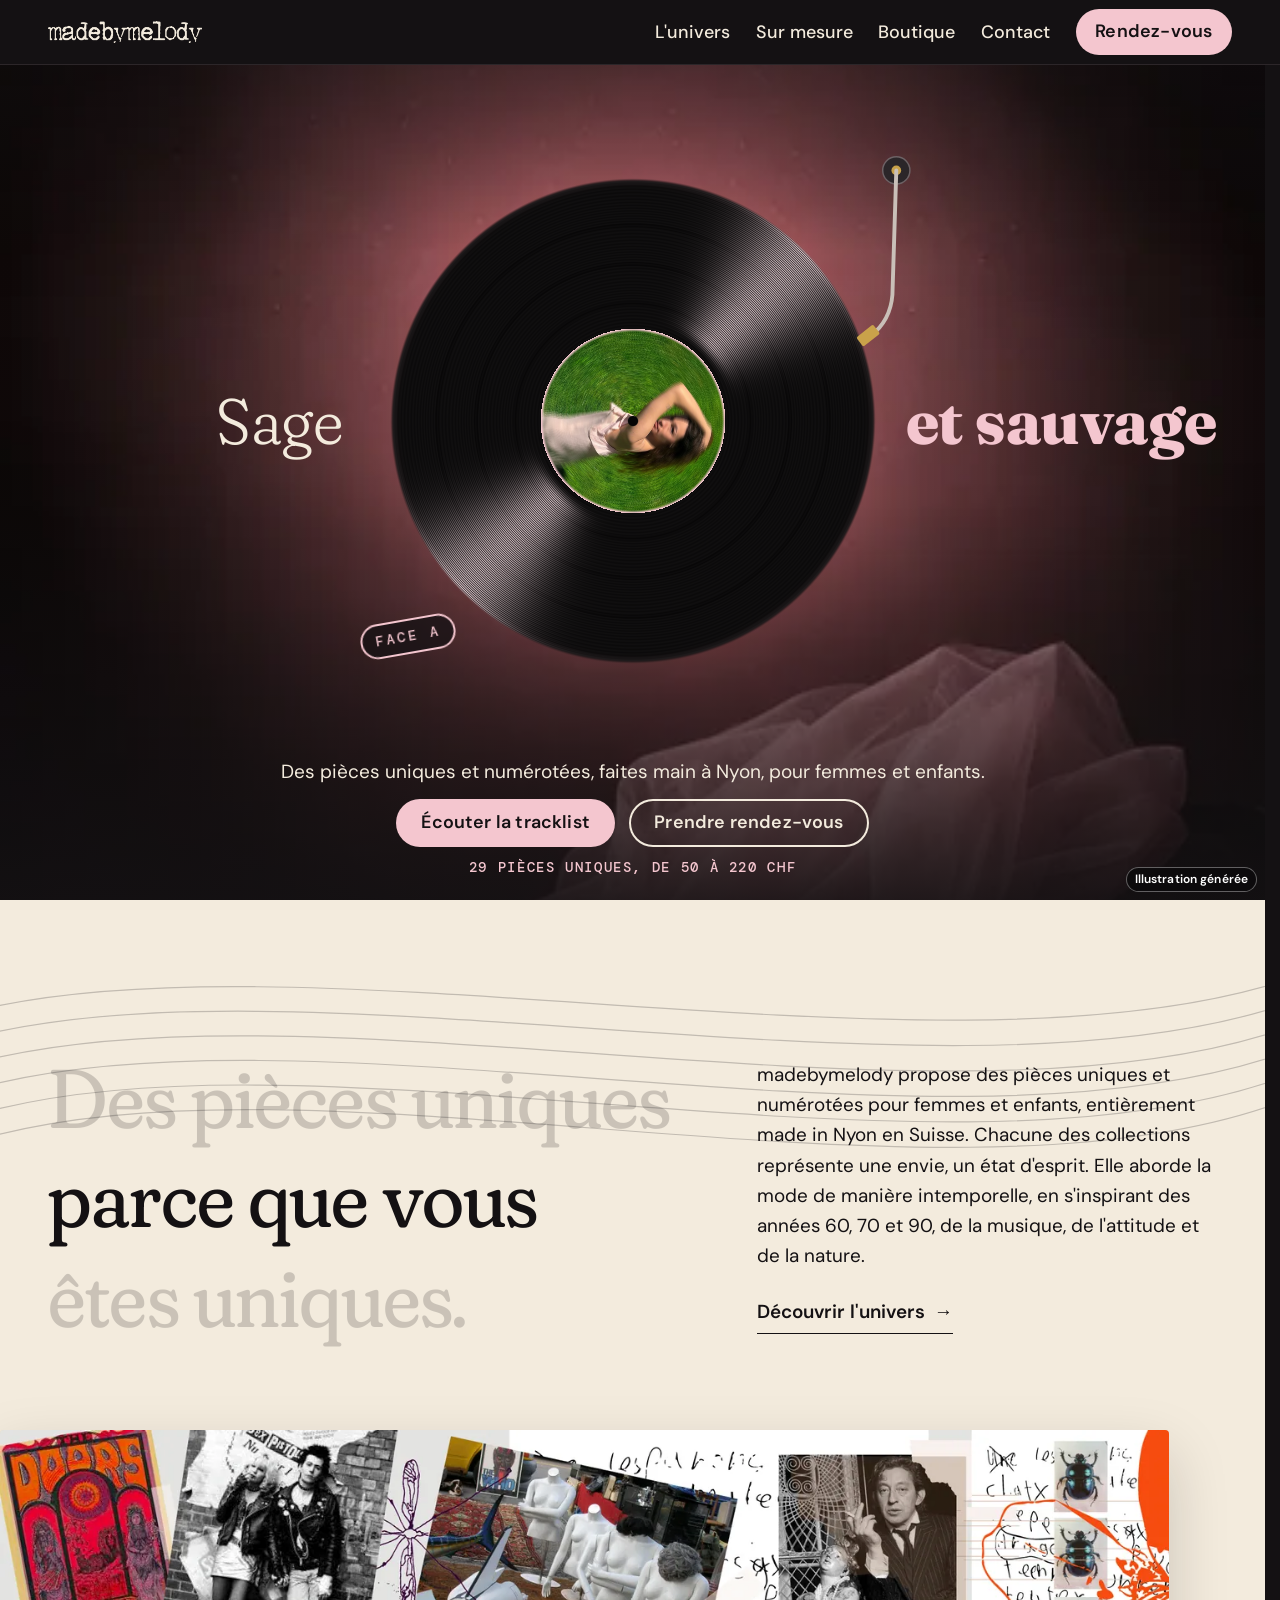
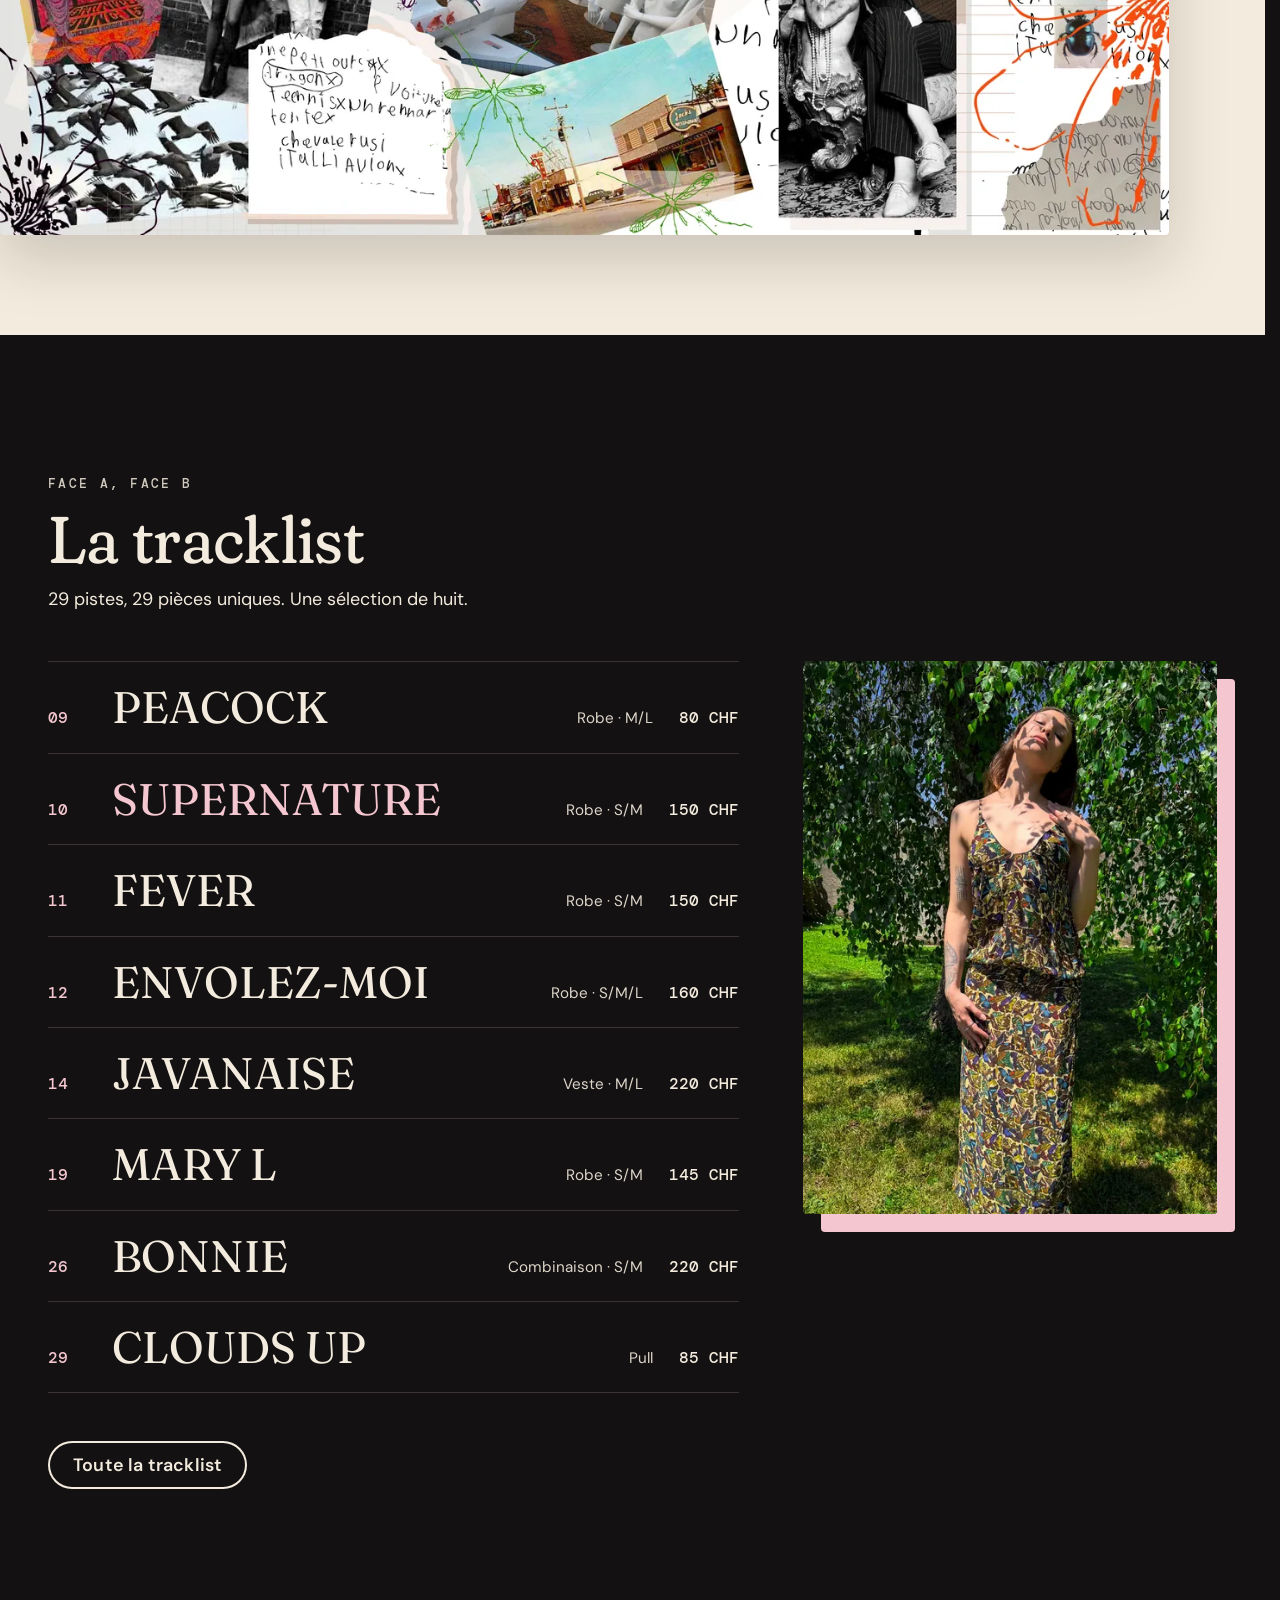
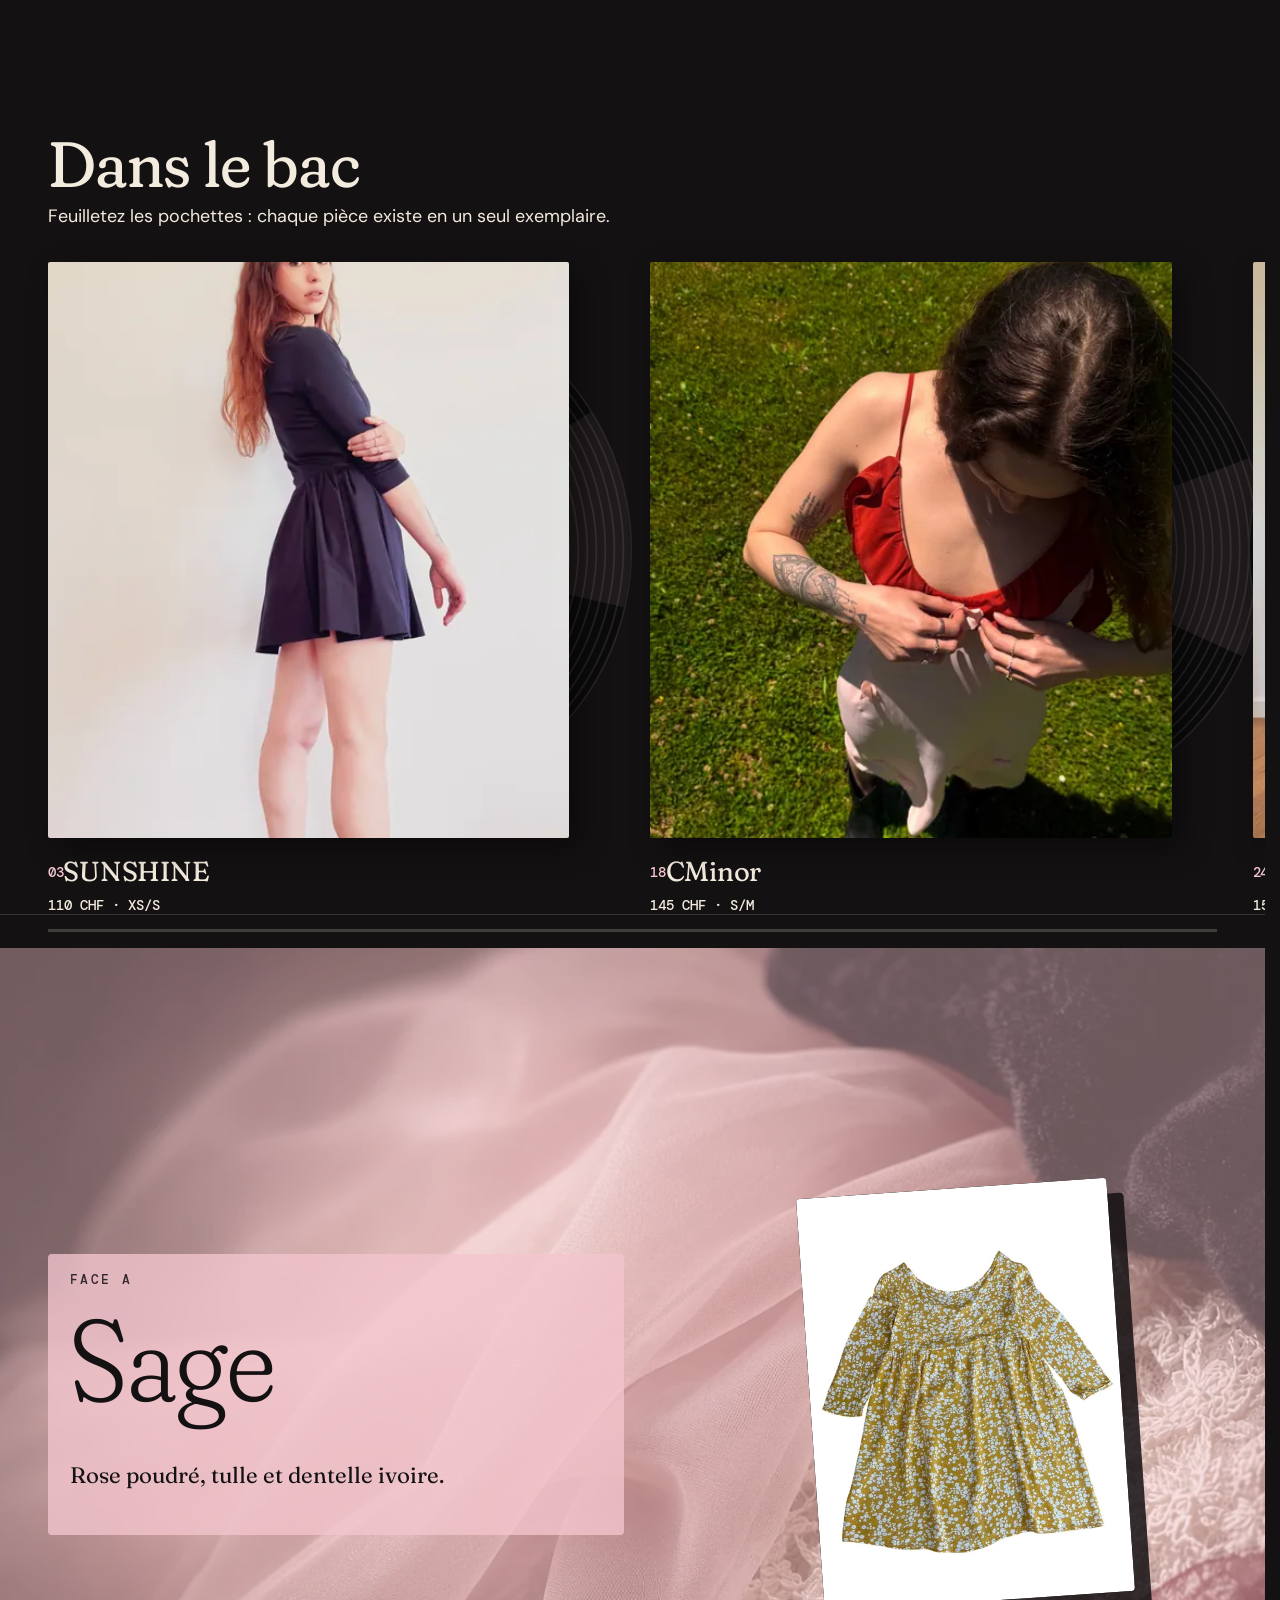
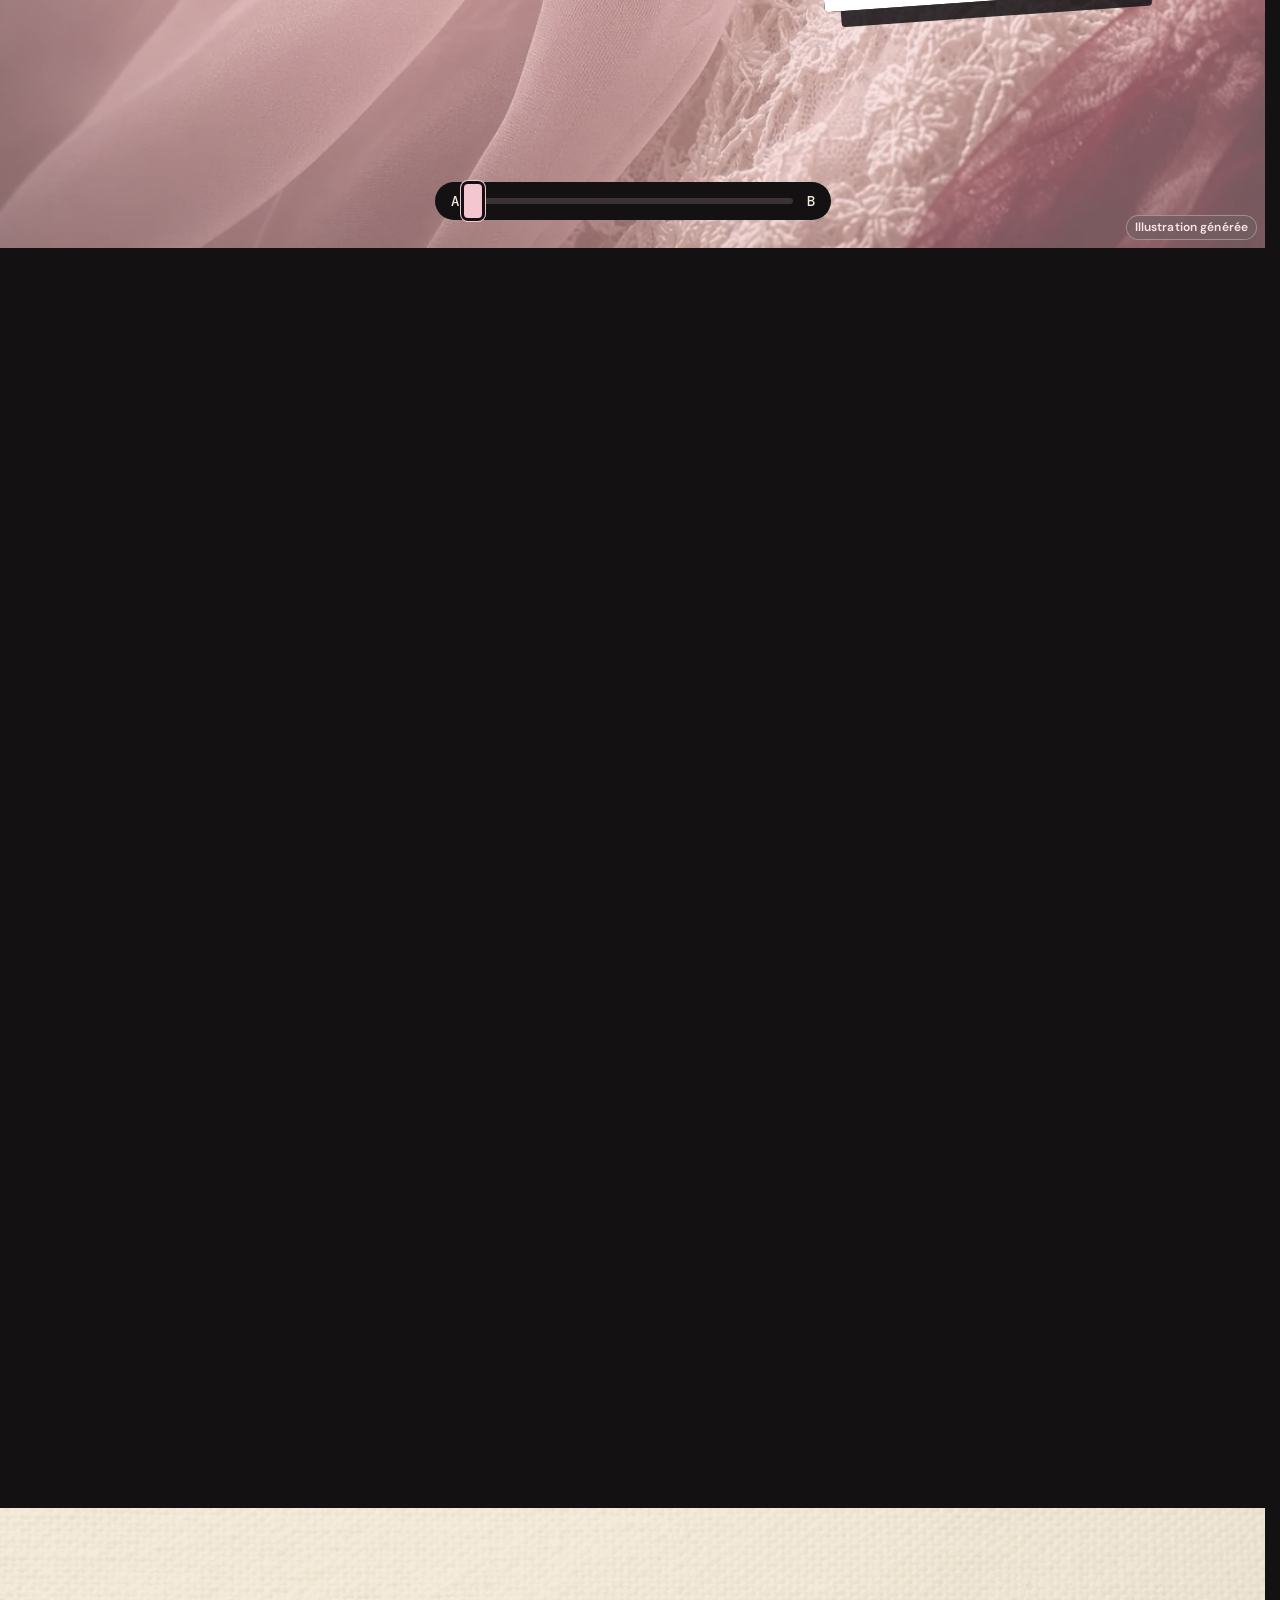
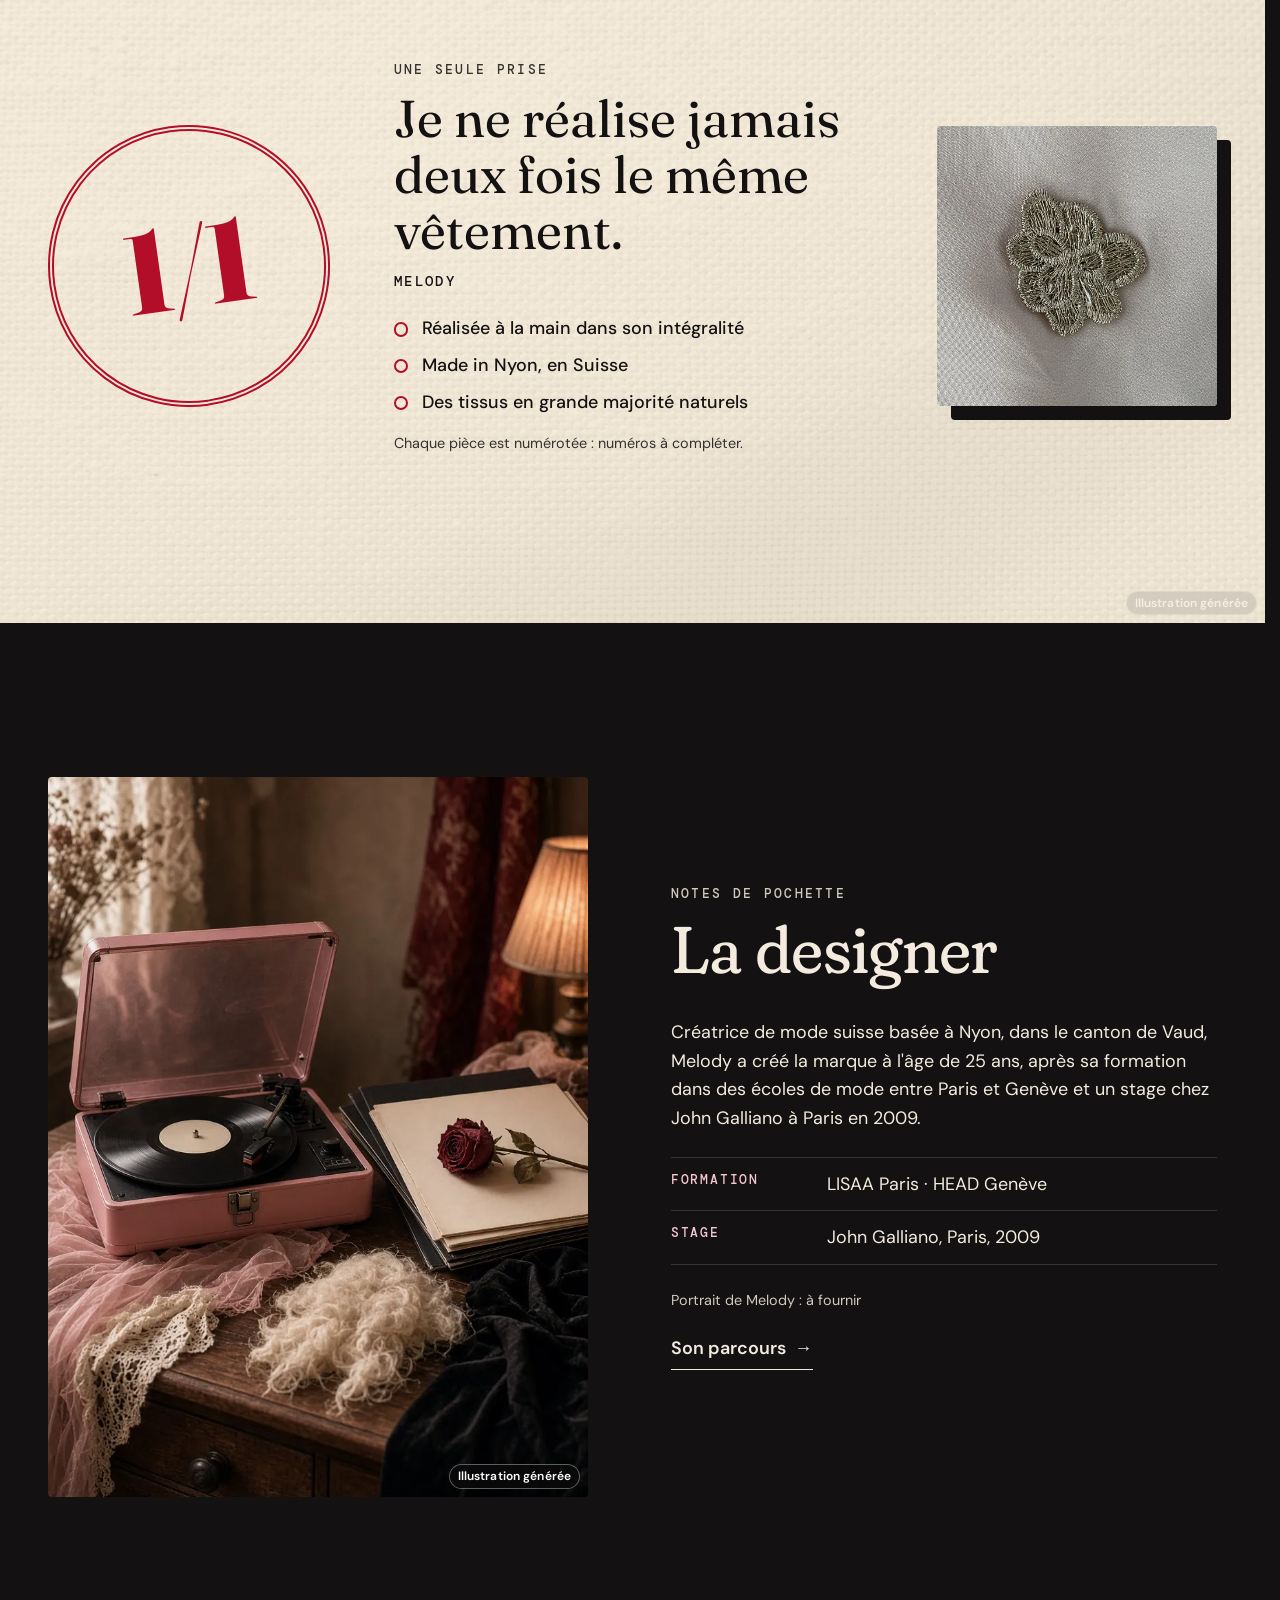
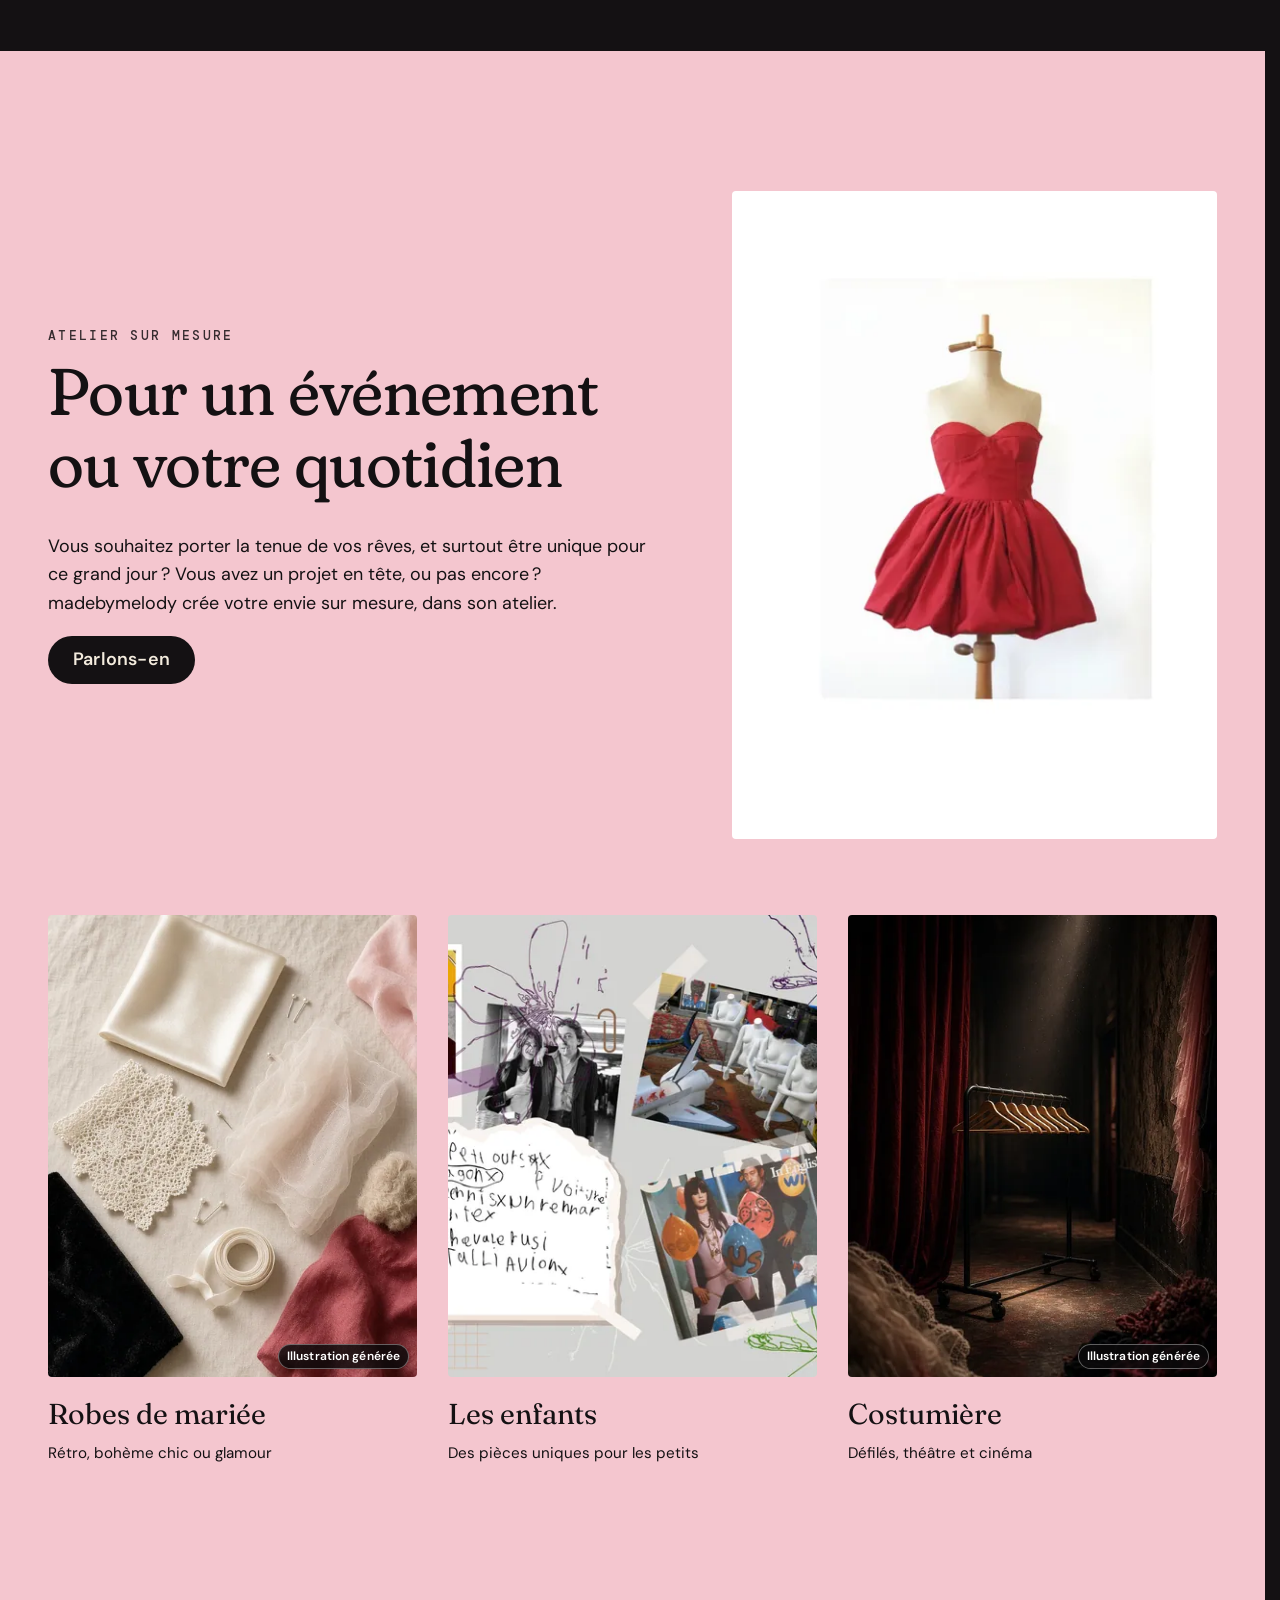
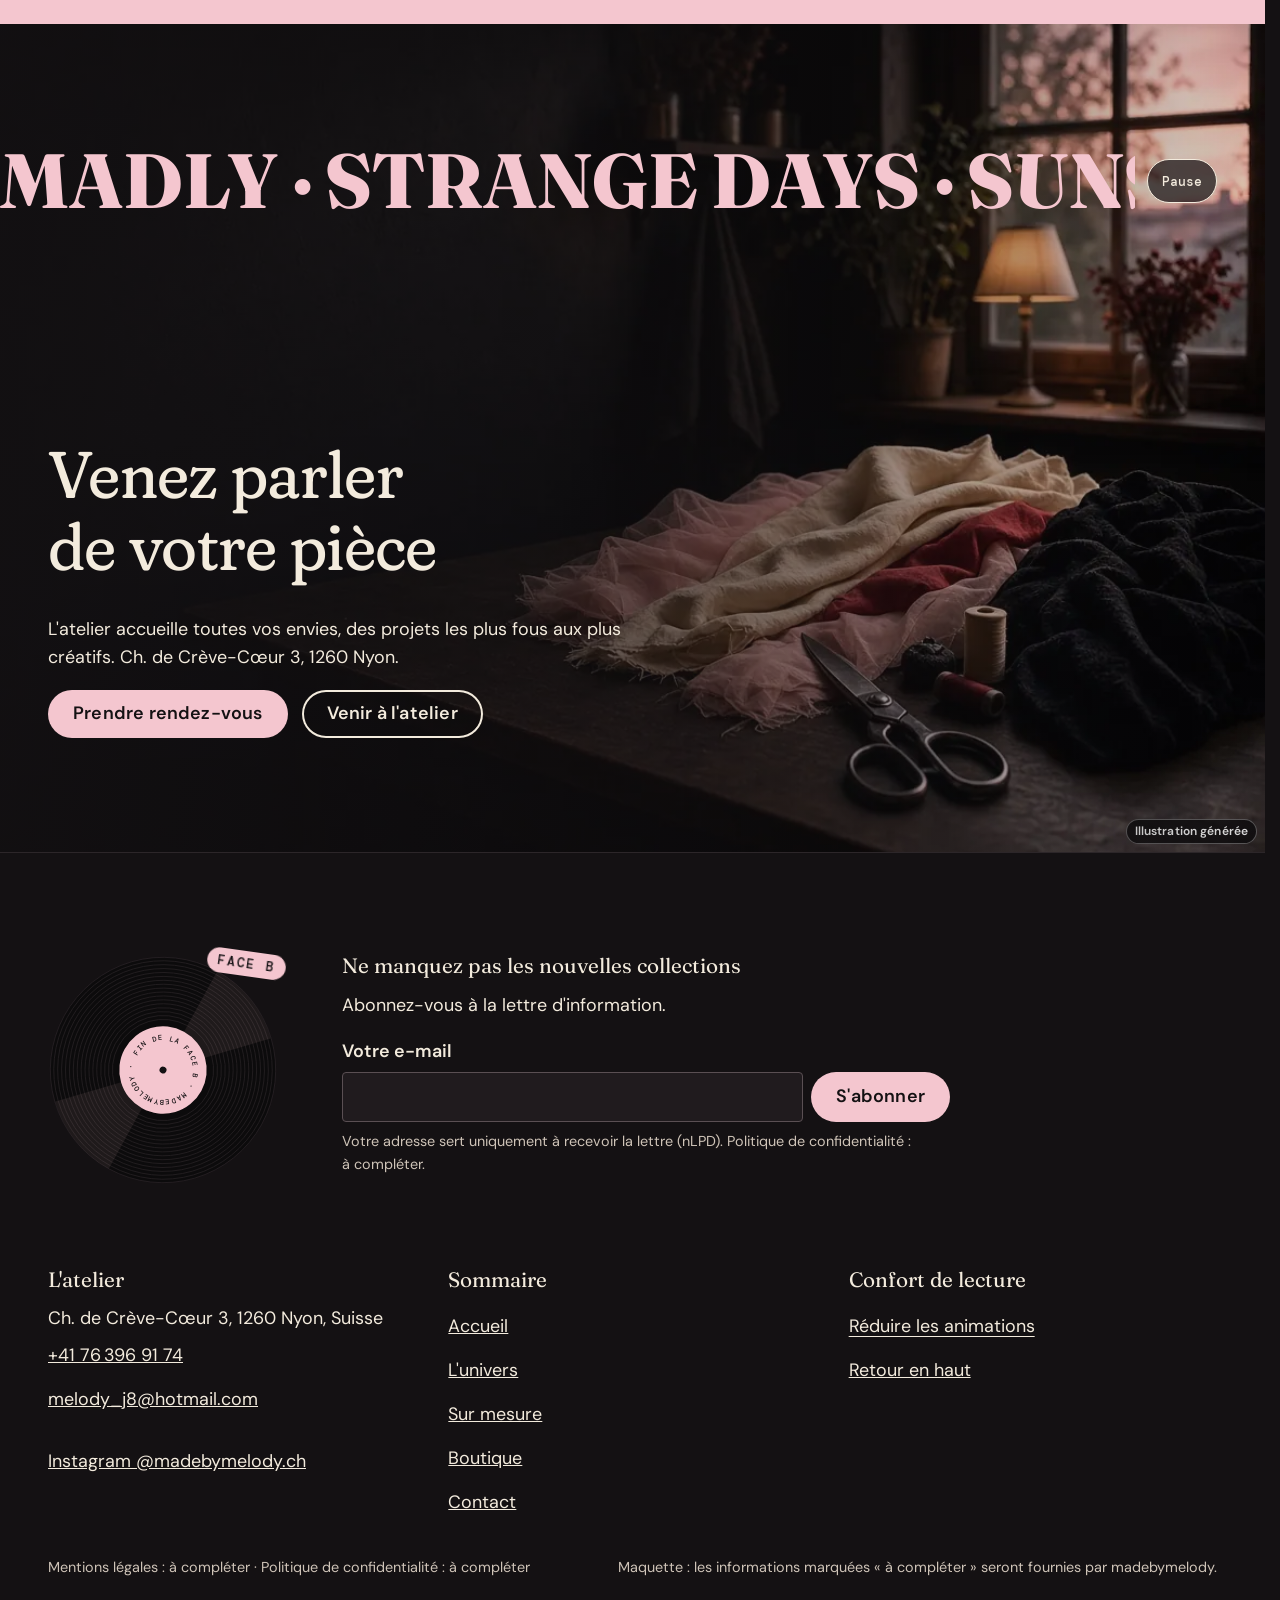
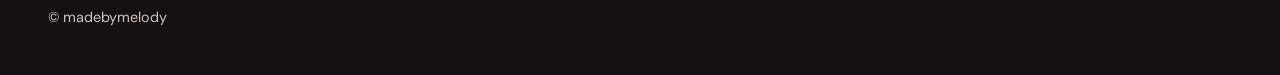
==== index.html @ c9f395b7 "Maquette v1" ====
<!doctype html>
<html lang="fr" data-v="1" data-page="accueil" data-curseur>
<head>
<meta charset="utf-8">
<meta name="viewport" content="width=device-width, initial-scale=1, viewport-fit=cover">
<title>madebymelody : pièces uniques et sur mesure à Nyon</title>
<meta name="description" content="Créatrice de mode à Nyon : pièces uniques et numérotées pour femmes et enfants, faites main, et atelier sur mesure pour vos robes de mariée.">
<meta name="robots" content="noindex, nofollow">
<link rel="canonical" href="https://madebymelody-maquette.vercel.app/">
<style>:root{--fond:#141113;--texte:#f3ebdd;--voile-fond:#f4c6cf;--ouverture-fond:#141113;--menu-fond:#141113}:root { --entete-h: 72px; --barres-h: 0px; } html { background: var(--fond); color: var(--texte); scrollbar-gutter: stable; } body { margin: 0; background: var(--fond); } html.js:not(.calme):not(.secours):not([data-arrivee="retour"]) [data-anime] { opacity: 0; } html.js:not(.calme):not(.secours):not([data-arrivee="retour"]) [data-anime].vu { opacity: 1; } [data-voile] { position: fixed; inset: 0; z-index: 900; background: var(--voile-fond); transform: translateY(100%); visibility: hidden; pointer-events: none; } html[data-arrivee="voile"]:not(.voile-leve):not(.calme):not(.secours) [data-voile] { transform: none; visibility: visible; } html.calme [data-voile], html.secours [data-voile] { visibility: hidden !important; } .ouverture-panneau { position: fixed; inset: 0; z-index: 850; display: none; place-content: center; justify-items: center; background: var(--ouverture-fond, var(--voile-fond)); color: var(--fond); text-align: center; } html.js[data-arrivee="intro"]:not(.calme):not(.secours):not(.intro-finie) .ouverture-panneau { display: grid; } html.defilement-bloque, html.defilement-bloque body, html.js[data-arrivee="intro"]:not(.calme):not(.secours):not(.intro-finie), html.js[data-arrivee="intro"]:not(.calme):not(.secours):not(.intro-finie) body, html[data-arrivee="voile"]:not(.voile-leve):not(.calme):not(.secours), html[data-arrivee="voile"]:not(.voile-leve):not(.calme):not(.secours) body { overflow: hidden; } html.js[data-arrivee="intro"]:not(.calme):not(.secours):not(.intro-finie) { background-color: var(--ouverture-fond, var(--voile-fond)); } html[data-arrivee="voile"]:not(.voile-leve):not(.calme):not(.secours) { background-color: var(--voile-fond); }</style>
<script>(function () {
var d = document.documentElement, ss = null, ls = null;
try { ss = window.sessionStorage; ls = window.localStorage; } catch (e) {}
d.classList.add('js');
var calme = false;
try { calme = !!ls && ls.getItem('socle:calme') === 'oui'; } catch (e) {}
if (!calme && window.matchMedia && matchMedia('(prefers-reduced-motion: reduce)').matches) calme = true;
if (calme) d.classList.add('calme');
var nav = performance.getEntriesByType ? performance.getEntriesByType('navigation')[0] : null;
var type = nav ? nav.type : 'navigate';
var depart = null;
try { depart = JSON.parse(ss.getItem('socle:depart') || 'null'); ss.removeItem('socle:depart'); } catch (e) {}
if (depart && !(Date.now() - depart.t < 15000)) depart = null;
var retourSection = false;
try { retourSection = !!ss.getItem('socle:calme-retour'); } catch (e) {}
var mode = type === 'back_forward' || retourSection ? 'retour' : type === 'reload' ? 'intro' : depart ? 'voile' : 'intro';
d.setAttribute('data-arrivee', mode);
if (mode === 'voile' && depart.couleur) d.style.setProperty('--voile-fond', depart.couleur);
if (type === 'reload' && 'scrollRestoration' in history) {
if (!retourSection) history.scrollRestoration = 'manual';
}
try {
var choisie = ls && ls.getItem('socle:langue');
var langue = (d.lang || '').slice(0, 2);
if (choisie && choisie !== langue && type === 'navigate' && !depart) {
var alt = document.querySelector('link[rel="alternate"][hreflang="' + choisie + '"]');
if (alt) location.replace(new URL(alt.href).pathname + location.search + location.hash);
}
} catch (e) {}
setTimeout(function () { if (!d.classList.contains('demarre')) d.classList.add('secours'); }, 2000);
})();</script>
<link rel="preload" href="/assets/polices/fraunces-latin-full-normal.woff2" as="font" type="font/woff2" crossorigin>
<link rel="preload" href="/assets/polices/dm-sans-latin-wght-normal.woff2" as="font" type="font/woff2" crossorigin>
<link rel="stylesheet" href="/assets/css/socle.css?v=1">
<link rel="stylesheet" href="/assets/css/site.css?v=1">
<link rel="modulepreload" href="/assets/js/site.js?v=1">
<link rel="modulepreload" href="/assets/js/socle/index.js?v=1">
<script src="/assets/vendor/gsap.min.js" defer></script>
<script src="/assets/vendor/ScrollTrigger.min.js" defer></script>
<script src="/assets/vendor/SplitText.min.js" defer></script>
<script type="module" src="/assets/js/site.js?v=1"></script>
<meta name="theme-color" content="#141113">
<link rel="icon" href="/assets/images/favicon-64.png" type="image/png" sizes="64x64">
<link rel="icon" href="/assets/images/favicon-32.png" type="image/png" sizes="32x32">
<link rel="apple-touch-icon" href="/assets/images/apple-touch-icon.png">
<meta property="og:type" content="website">
<meta property="og:site_name" content="madebymelody">
<meta property="og:locale" content="fr_CH">
<meta property="og:title" content="madebymelody : pièces uniques et sur mesure à Nyon">
<meta property="og:description" content="Créatrice de mode à Nyon : pièces uniques et numérotées pour femmes et enfants, faites main, et atelier sur mesure pour vos robes de mariée.">
<meta property="og:url" content="https://madebymelody-maquette.vercel.app/">
<meta property="og:image" content="https://madebymelody-maquette.vercel.app/assets/partage/accueil-fr.jpg">
<meta property="og:image:width" content="1200">
<meta property="og:image:height" content="630">
<meta property="og:image:alt" content="madebymelody, sage et sauvage : un disque dont l&#39;étiquette est une robe portée">
<meta name="twitter:card" content="summary_large_image">
<script type="application/ld+json">{"@context":"https://schema.org","@type":"ClothingStore","name":"madebymelody","url":"https://madebymelody-maquette.vercel.app/","telephone":"+41763969174","email":"melody_j8@hotmail.com","address":{"@type":"PostalAddress","streetAddress":"Ch. de Crève-Cœur 3","postalCode":"1260","addressLocality":"Nyon","addressRegion":"VD","addressCountry":"CH"},"sameAs":["https://www.instagram.com/madebymelody.ch/"],"founder":{"@type":"Person","name":"Melody"},"currenciesAccepted":"CHF","description":{"fr":"Créatrice de mode à Nyon : pièces uniques et numérotées pour femmes et enfants, faites main, et atelier sur mesure (robes de mariée, costumes de scène).","en":"Fashion designer in Nyon: one-of-a-kind numbered pieces for women and children, handmade, and a made-to-measure atelier."}}</script>
</head>
<body id="haut" class="page-accueil">
<div data-voile aria-hidden="true"><div class="voile-contenu">
  <svg class="disque-svg voile-disque" viewBox="0 0 200 200" aria-hidden="true" focusable="false" data-audit-ignorer>
  <defs><path id="voile-arc" d="M100 100 m-26 0 a26 26 0 1 1 52 0 a26 26 0 1 1 -52 0" /></defs>
  <circle cx="100" cy="100" r="98" class="disque-vinyle" />
  <g class="disque-sillons"><circle cx="100" cy="100" r="44" /><circle cx="100" cy="100" r="47.4" /><circle cx="100" cy="100" r="50.8" /><circle cx="100" cy="100" r="54.2" /><circle cx="100" cy="100" r="57.6" /><circle cx="100" cy="100" r="61" /><circle cx="100" cy="100" r="64.4" /><circle cx="100" cy="100" r="67.8" /><circle cx="100" cy="100" r="71.2" /><circle cx="100" cy="100" r="74.6" /><circle cx="100" cy="100" r="78" /><circle cx="100" cy="100" r="81.4" /><circle cx="100" cy="100" r="84.8" /><circle cx="100" cy="100" r="88.19999999999999" /><circle cx="100" cy="100" r="91.6" /><circle cx="100" cy="100" r="95" /></g>
  <path class="disque-reflet" d="M100 2 A98 98 0 0 1 169 31 L100 100 Z" />
  <path class="disque-reflet" d="M100 198 A98 98 0 0 1 31 169 L100 100 Z" />
  <circle cx="100" cy="100" r="38" class="disque-etiquette" />
  <circle cx="100" cy="100" r="3" class="disque-trou" />
</svg>
  <span data-voile-libelle>Accueil</span>
</div></div>
<div class="ouverture-panneau" data-ouverture aria-hidden="true">
  <div class="platine">
    <div class="platine-disque"><svg class="disque-svg intro-disque" viewBox="0 0 200 200" aria-hidden="true" focusable="false" data-audit-ignorer>
  <defs><path id="intro-arc" d="M100 100 m-26 0 a26 26 0 1 1 52 0 a26 26 0 1 1 -52 0" /></defs>
  <circle cx="100" cy="100" r="98" class="disque-vinyle" />
  <g class="disque-sillons"><circle cx="100" cy="100" r="44" /><circle cx="100" cy="100" r="47.4" /><circle cx="100" cy="100" r="50.8" /><circle cx="100" cy="100" r="54.2" /><circle cx="100" cy="100" r="57.6" /><circle cx="100" cy="100" r="61" /><circle cx="100" cy="100" r="64.4" /><circle cx="100" cy="100" r="67.8" /><circle cx="100" cy="100" r="71.2" /><circle cx="100" cy="100" r="74.6" /><circle cx="100" cy="100" r="78" /><circle cx="100" cy="100" r="81.4" /><circle cx="100" cy="100" r="84.8" /><circle cx="100" cy="100" r="88.19999999999999" /><circle cx="100" cy="100" r="91.6" /><circle cx="100" cy="100" r="95" /></g>
  <path class="disque-reflet" d="M100 2 A98 98 0 0 1 169 31 L100 100 Z" />
  <path class="disque-reflet" d="M100 198 A98 98 0 0 1 31 169 L100 100 Z" />
  <circle cx="100" cy="100" r="38" class="disque-etiquette" />
  <image href="/assets/images/logo-noir.png" x="70" y="96" width="60" height="8.4" class="intro-logo" />
  <circle cx="100" cy="100" r="3" class="disque-trou" />
</svg></div>
    <svg class="platine-bras" viewBox="0 0 120 220" aria-hidden="true" focusable="false">
      <circle cx="96" cy="22" r="14" class="bras-pivot" /><circle cx="96" cy="22" r="5" class="bras-axe" />
      <path d="M96 22 L92 150 Q90 176 70 192" class="bras-tige" />
      <rect x="56" y="186" width="22" height="12" rx="2" transform="rotate(-38 67 192)" class="bras-tete" />
    </svg>
    <p class="intro-face"><span>Face A</span></p>
  </div>
  <p class="intro-passer">Touchez pour passer</p>
</div>
<a class="evitement" href="#contenu">Aller au contenu</a>
<header data-entete>
  <div class="entete-rangee">
    <a class="entete-logo" href="/" aria-label="madebymelody, Accueil" data-libelle="Accueil" aria-current="page">
      <img src="/assets/images/logo-creme.png" alt="madebymelody" width="1200" height="167">
    </a>
    <nav data-nav aria-label="Navigation principale">
      <ul><li><a href="/univers" data-libelle="L&#39;univers">L&#39;univers</a></li><li><a href="/sur-mesure" data-libelle="Sur mesure">Sur mesure</a></li><li><a href="/boutique" data-libelle="Boutique">Boutique</a></li><li><a href="/contact" data-libelle="Contact">Contact</a></li></ul>
    </nav>
    <div class="entete-actions">
      <a class="bouton bouton--rose" href="/sur-mesure#rendez-vous" data-libelle="Sur mesure" aria-label="Prendre rendez-vous">Rendez-vous</a>
      <button type="button" data-menu-bouton aria-controls="menu" aria-expanded="false" data-libelle-ouvrir="Menu" data-libelle-fermer="Fermer"><span data-libelle-bouton>Menu</span></button>
    </div>
  </div>
</header>
<div id="menu" data-menu role="dialog" aria-modal="true" aria-label="Menu">
  <ul><li style="--i:0"><span class="menu-num" aria-hidden="true">01</span><a href="/" class="menu-lien" data-libelle="Accueil" aria-current="page">Accueil</a></li><li style="--i:1"><span class="menu-num" aria-hidden="true">02</span><a href="/univers" class="menu-lien" data-libelle="L&#39;univers">L&#39;univers</a></li><li style="--i:2"><span class="menu-num" aria-hidden="true">03</span><a href="/sur-mesure" class="menu-lien" data-libelle="Sur mesure">Sur mesure</a></li><li style="--i:3"><span class="menu-num" aria-hidden="true">04</span><a href="/boutique" class="menu-lien" data-libelle="Boutique">Boutique</a></li><li style="--i:4"><span class="menu-num" aria-hidden="true">05</span><a href="/contact" class="menu-lien" data-libelle="Contact">Contact</a></li></ul>
  <p class="menu-actions"><a class="bouton bouton--rose" href="/sur-mesure#rendez-vous" data-libelle="Sur mesure">Prendre rendez-vous</a>
  <a class="bouton bouton--contour" href="tel:+41763969174">Appeler +41 76 396 91 74</a></p>
  <p><a class="lien-externe" href="https://www.instagram.com/madebymelody.ch/" target="_blank" rel="noopener">Suivre @madebymelody.ch sur Instagram <span class="visuellement-cache">(nouvel onglet)</span></a></p>
  <p><button type="button" class="lien" data-calme-bascule data-libelle-reduire="Réduire les animations" data-libelle-retablir="Rétablir les animations" data-libelle-systeme="Animations réduites par le réglage de votre appareil"><span data-libelle-bouton>Réduire les animations</span></button></p>
</div>
<main id="contenu" tabindex="-1">
<section class="hero-disque" id="disque" data-plein-ecran>
  <figure class="media hero-fond" data-grok data-audit-ignorer style="--cadrage:50% 50%">
  <picture><source media="(max-width: 760px) and (orientation: portrait)" srcset="/assets/images/grok/accueil-ouverture-mobile-480.webp 480w, /assets/images/grok/accueil-ouverture-mobile-720.webp 720w" sizes="100vw">
    <img src="/assets/images/grok/accueil-ouverture-1280.webp" srcset="/assets/images/grok/accueil-ouverture-640.webp 640w, /assets/images/grok/accueil-ouverture-1280.webp 1280w, /assets/images/grok/accueil-ouverture-1600.webp 1600w" sizes="100vw" alt="Disque dont l&#39;étiquette montre une robe portée ; il tourne et se scratche au défilement." width="1280" height="720" fetchpriority="high" loading="eager" decoding="async">
  </picture><figcaption class="mention-ia">Illustration générée</figcaption>
</figure>
  <div class="hero-scene">
    <h1 class="hero-titre">
      <span class="hero-mot hero-mot--a"><span class="ligne-masque"><span data-anime="gsap" class="hero-ligne">Sage</span></span></span>
      <span class="hero-mot hero-mot--b"><span class="ligne-masque"><span data-anime="gsap" class="hero-ligne">et sauvage</span></span></span>
    </h1>
    <div class="vinyle" data-effet="vinyle" data-superpose role="img" aria-label="Disque dont l&#39;étiquette montre une robe portée ; il tourne et se scratche au défilement.">
      <div class="vinyle-css" aria-hidden="true">
        <div class="vinyle-tourne">
          <span class="vinyle-sillons"></span>
          <span class="vinyle-etiquette"><figure class="media etiquette-a" style="--cadrage:50% 50%">
  <picture>
    <img src="/assets/images/site/etiquette-a-1200.webp" srcset="/assets/images/site/etiquette-a-480.webp 480w, /assets/images/site/etiquette-a-800.webp 800w, /assets/images/site/etiquette-a-1200.webp 1200w" sizes="(max-width: 760px) 40vw, 22vw" alt="" width="1200" height="1200" fetchpriority="high" loading="eager" decoding="async">
  </picture>
</figure><figure class="media etiquette-b" style="--cadrage:50% 50%">
  <picture>
    <img src="/assets/images/site/etiquette-b-1200.webp" srcset="/assets/images/site/etiquette-b-480.webp 480w, /assets/images/site/etiquette-b-800.webp 800w, /assets/images/site/etiquette-b-1200.webp 1200w" sizes="(max-width: 760px) 40vw, 22vw" alt="" width="1200" height="1200" loading="lazy" decoding="async">
  </picture>
</figure></span>
          <span class="vinyle-trou"></span>
        </div>
        <span class="vinyle-reflet"></span>
      </div>
      <canvas class="vinyle-gl" aria-hidden="true"></canvas>
      <svg class="vinyle-bras" viewBox="0 0 120 220" aria-hidden="true" focusable="false">
        <circle cx="96" cy="22" r="14" class="bras-pivot" /><circle cx="96" cy="22" r="5" class="bras-axe" />
        <path d="M96 22 L92 150 Q90 176 70 192" class="bras-tige" />
        <rect x="56" y="186" width="22" height="12" rx="2" transform="rotate(-38 67 192)" class="bras-tete" />
      </svg>
      <p class="vinyle-face" aria-hidden="true"><span>Face</span> <b data-face>A</b></p>
    </div>
    <div class="hero-bas" data-anime="gsap">
      <p class="hero-texte">Des pièces uniques et numérotées, faites main à Nyon, pour femmes et enfants.</p>
      <p class="hero-actions">
        <a class="bouton bouton--rose" href="#tracklist" data-action-principale data-survol="magnetique">Écouter la tracklist</a>
        <a href="/sur-mesure#rendez-vous" class="bouton bouton--contour" data-libelle="Sur mesure" data-survol="magnetique">Prendre rendez-vous</a>
      </p>
      <p class="hero-info" data-info-cle>29 pièces uniques, de 50 à 220 CHF</p>
    </div>
  </div>
</section>
<section class="manifeste theme-creme" id="manifeste">
  <svg class="sillons" viewBox="0 0 1200 300" preserveAspectRatio="none" aria-hidden="true" data-fx="trace">
    <path d="M-20 240 C 300 140, 900 330, 1220 200" fill="none" stroke="currentColor" stroke-width="1.2" /><path d="M-20 214 C 300 118, 900 302, 1220 176" fill="none" stroke="currentColor" stroke-width="1.2" /><path d="M-20 188 C 300 96, 900 274, 1220 152" fill="none" stroke="currentColor" stroke-width="1.2" /><path d="M-20 162 C 300 74, 900 246, 1220 128" fill="none" stroke="currentColor" stroke-width="1.2" /><path d="M-20 136 C 300 52, 900 218, 1220 104" fill="none" stroke="currentColor" stroke-width="1.2" /><path d="M-20 110 C 300 30, 900 190, 1220 80" fill="none" stroke="currentColor" stroke-width="1.2" />
  </svg>
  <div class="conteneur manifeste-grille">
    <h2 class="manifeste-titre" data-effet="manifeste" data-manifeste>Des pièces uniques parce que vous êtes uniques.</h2>
    <div class="manifeste-texte">
      <p data-anime>madebymelody propose des pièces uniques et numérotées pour femmes et enfants, entièrement made in Nyon en Suisse. Chacune des collections représente une envie, un état d&#39;esprit. Elle aborde la mode de manière intemporelle, en s&#39;inspirant des années 60, 70 et 90, de la musique, de l&#39;attitude et de la nature.</p>
      <p data-anime><a href="/univers" class="lien-fleche" data-libelle="L&#39;univers">Découvrir l&#39;univers</a></p>
    </div>
  </div>
  <figure class="media manifeste-collage conteneur" data-fx="parallaxe" data-fx-force="8" style="--cadrage:50% 50%">
  <picture>
    <img src="/assets/images/site/collage-marque-1400.webp" srcset="/assets/images/site/collage-marque-800.webp 800w, /assets/images/site/collage-marque-1400.webp 1400w, /assets/images/site/collage-marque-2000.webp 2000w" sizes="(max-width: 760px) 100vw, 1240px" alt="Collage madebymelody : photos, croquis d’insectes et rubans adhésifs" width="1400" height="485" loading="lazy" decoding="async">
  </picture>
</figure>
</section>
<section class="tracklist" id="tracklist">
  <div class="conteneur tracklist-tete">
    <p class="kicker">Face A, face B</p>
    <h2 data-anime="lignes">La tracklist</h2>
    <p>29 pistes, 29 pièces uniques. Une sélection de huit.</p>
  </div>
  <div class="conteneur tracklist-grille">
    <ol class="pistes" data-effet="tracklist">
      <li class="piste" data-piste="peacock">
        <a href="/boutique?piece=peacock" data-libelle="Boutique" class="piste-lien">
          <span class="piste-num">09</span>
          <span class="piste-nom">PEACOCK</span>
          <span class="piste-type">Robe · M/L</span>
          <span class="piste-prix" data-prix>80 CHF</span>
          <span class="piste-barre" aria-hidden="true"><span></span></span>
        </a>
        <figure class="media piste-vignette" style="--cadrage:64% 33%">
  <picture>
    <img src="/assets/images/pieces/peacock-1-1200.webp" srcset="/assets/images/pieces/peacock-1-480.webp 480w, /assets/images/pieces/peacock-1-800.webp 800w, /assets/images/pieces/peacock-1-1200.webp 1200w" sizes="30vw" alt="PEACOCK, robe madebymelody" width="1200" height="2133" loading="lazy" decoding="async">
  </picture>
</figure>
      </li><li class="piste" data-piste="supernature">
        <a href="/boutique?piece=supernature" data-libelle="Boutique" class="piste-lien">
          <span class="piste-num">10</span>
          <span class="piste-nom">SUPERNATURE</span>
          <span class="piste-type">Robe · S/M</span>
          <span class="piste-prix" data-prix>150 CHF</span>
          <span class="piste-barre" aria-hidden="true"><span></span></span>
        </a>
        <figure class="media piste-vignette" style="--cadrage:58% 32%">
  <picture>
    <img src="/assets/images/pieces/supernature-1-1200.webp" srcset="/assets/images/pieces/supernature-1-480.webp 480w, /assets/images/pieces/supernature-1-800.webp 800w, /assets/images/pieces/supernature-1-1200.webp 1200w" sizes="30vw" alt="SUPERNATURE, robe madebymelody" width="1200" height="2133" loading="lazy" decoding="async">
  </picture>
</figure>
      </li><li class="piste" data-piste="fever">
        <a href="/boutique?piece=fever" data-libelle="Boutique" class="piste-lien">
          <span class="piste-num">11</span>
          <span class="piste-nom">FEVER</span>
          <span class="piste-type">Robe · S/M</span>
          <span class="piste-prix" data-prix>150 CHF</span>
          <span class="piste-barre" aria-hidden="true"><span></span></span>
        </a>
        <figure class="media piste-vignette" style="--cadrage:47% 34%">
  <picture>
    <img src="/assets/images/pieces/fever-1-1200.webp" srcset="/assets/images/pieces/fever-1-480.webp 480w, /assets/images/pieces/fever-1-800.webp 800w, /assets/images/pieces/fever-1-1200.webp 1200w" sizes="30vw" alt="FEVER, robe madebymelody" width="1200" height="1800" loading="lazy" decoding="async">
  </picture>
</figure>
      </li><li class="piste" data-piste="envolez-moi">
        <a href="/boutique?piece=envolez-moi" data-libelle="Boutique" class="piste-lien">
          <span class="piste-num">12</span>
          <span class="piste-nom">ENVOLEZ-MOI</span>
          <span class="piste-type">Robe · S/M/L</span>
          <span class="piste-prix" data-prix>160 CHF</span>
          <span class="piste-barre" aria-hidden="true"><span></span></span>
        </a>
        <figure class="media piste-vignette" style="--cadrage:56% 41%">
  <picture>
    <img src="/assets/images/pieces/envolez-moi-1-1200.webp" srcset="/assets/images/pieces/envolez-moi-1-480.webp 480w, /assets/images/pieces/envolez-moi-1-800.webp 800w, /assets/images/pieces/envolez-moi-1-1200.webp 1200w" sizes="30vw" alt="ENVOLEZ-MOI, robe madebymelody" width="1200" height="2133" loading="lazy" decoding="async">
  </picture>
</figure>
      </li><li class="piste" data-piste="javanaise">
        <a href="/boutique?piece=javanaise" data-libelle="Boutique" class="piste-lien">
          <span class="piste-num">14</span>
          <span class="piste-nom">JAVANAISE</span>
          <span class="piste-type">Veste · M/L</span>
          <span class="piste-prix" data-prix>220 CHF</span>
          <span class="piste-barre" aria-hidden="true"><span></span></span>
        </a>
        <figure class="media piste-vignette" style="--cadrage:61% 56%">
  <picture>
    <img src="/assets/images/pieces/javanaise-1-1200.webp" srcset="/assets/images/pieces/javanaise-1-480.webp 480w, /assets/images/pieces/javanaise-1-800.webp 800w, /assets/images/pieces/javanaise-1-1200.webp 1200w" sizes="30vw" alt="JAVANAISE, veste madebymelody" width="1200" height="1800" loading="lazy" decoding="async">
  </picture>
</figure>
      </li><li class="piste" data-piste="mary-l">
        <a href="/boutique?piece=mary-l" data-libelle="Boutique" class="piste-lien">
          <span class="piste-num">19</span>
          <span class="piste-nom">MARY L</span>
          <span class="piste-type">Robe · S/M</span>
          <span class="piste-prix" data-prix>145 CHF</span>
          <span class="piste-barre" aria-hidden="true"><span></span></span>
        </a>
        <figure class="media piste-vignette" style="--cadrage:60% 43%">
  <picture>
    <img src="/assets/images/pieces/mary-l-1-1200.webp" srcset="/assets/images/pieces/mary-l-1-480.webp 480w, /assets/images/pieces/mary-l-1-800.webp 800w, /assets/images/pieces/mary-l-1-1200.webp 1200w" sizes="30vw" alt="MARY L, robe madebymelody" width="1200" height="2133" loading="lazy" decoding="async">
  </picture>
</figure>
      </li><li class="piste" data-piste="bonnie">
        <a href="/boutique?piece=bonnie" data-libelle="Boutique" class="piste-lien">
          <span class="piste-num">26</span>
          <span class="piste-nom">BONNIE</span>
          <span class="piste-type">Combinaison · S/M</span>
          <span class="piste-prix" data-prix>220 CHF</span>
          <span class="piste-barre" aria-hidden="true"><span></span></span>
        </a>
        <figure class="media piste-vignette" style="--cadrage:36% 33%">
  <picture>
    <img src="/assets/images/pieces/bonnie-1-1200.webp" srcset="/assets/images/pieces/bonnie-1-480.webp 480w, /assets/images/pieces/bonnie-1-800.webp 800w, /assets/images/pieces/bonnie-1-1200.webp 1200w" sizes="30vw" alt="BONNIE, combinaison madebymelody" width="1200" height="1800" loading="lazy" decoding="async">
  </picture>
</figure>
      </li><li class="piste" data-piste="clouds-up">
        <a href="/boutique?piece=clouds-up" data-libelle="Boutique" class="piste-lien">
          <span class="piste-num">29</span>
          <span class="piste-nom">CLOUDS UP</span>
          <span class="piste-type">Pull</span>
          <span class="piste-prix" data-prix>85 CHF</span>
          <span class="piste-barre" aria-hidden="true"><span></span></span>
        </a>
        <figure class="media piste-vignette" style="--cadrage:55% 34%">
  <picture>
    <img src="/assets/images/pieces/clouds-up-1-1200.webp" srcset="/assets/images/pieces/clouds-up-1-480.webp 480w, /assets/images/pieces/clouds-up-1-800.webp 800w, /assets/images/pieces/clouds-up-1-1200.webp 1200w" sizes="30vw" alt="CLOUDS UP, pull madebymelody" width="1200" height="800" loading="lazy" decoding="async">
  </picture>
</figure>
      </li>
    </ol>
    <div class="pochette-active" aria-hidden="true">
      <figure class="media pochette-photo est-active" data-pochette="peacock" style="--cadrage:64% 33%">
  <picture>
    <img src="/assets/images/pieces/peacock-1-1200.webp" srcset="/assets/images/pieces/peacock-1-480.webp 480w, /assets/images/pieces/peacock-1-800.webp 800w, /assets/images/pieces/peacock-1-1200.webp 1200w" sizes="(max-width: 760px) 1px, 34vw" alt="PEACOCK, robe madebymelody" width="1200" height="2133" loading="lazy" decoding="async">
  </picture>
</figure><figure class="media pochette-photo" data-pochette="supernature" style="--cadrage:58% 32%">
  <picture>
    <img src="/assets/images/pieces/supernature-1-1200.webp" srcset="/assets/images/pieces/supernature-1-480.webp 480w, /assets/images/pieces/supernature-1-800.webp 800w, /assets/images/pieces/supernature-1-1200.webp 1200w" sizes="(max-width: 760px) 1px, 34vw" alt="SUPERNATURE, robe madebymelody" width="1200" height="2133" loading="lazy" decoding="async">
  </picture>
</figure><figure class="media pochette-photo" data-pochette="fever" style="--cadrage:47% 34%">
  <picture>
    <img src="/assets/images/pieces/fever-1-1200.webp" srcset="/assets/images/pieces/fever-1-480.webp 480w, /assets/images/pieces/fever-1-800.webp 800w, /assets/images/pieces/fever-1-1200.webp 1200w" sizes="(max-width: 760px) 1px, 34vw" alt="FEVER, robe madebymelody" width="1200" height="1800" loading="lazy" decoding="async">
  </picture>
</figure><figure class="media pochette-photo" data-pochette="envolez-moi" style="--cadrage:56% 41%">
  <picture>
    <img src="/assets/images/pieces/envolez-moi-1-1200.webp" srcset="/assets/images/pieces/envolez-moi-1-480.webp 480w, /assets/images/pieces/envolez-moi-1-800.webp 800w, /assets/images/pieces/envolez-moi-1-1200.webp 1200w" sizes="(max-width: 760px) 1px, 34vw" alt="ENVOLEZ-MOI, robe madebymelody" width="1200" height="2133" loading="lazy" decoding="async">
  </picture>
</figure><figure class="media pochette-photo" data-pochette="javanaise" style="--cadrage:61% 56%">
  <picture>
    <img src="/assets/images/pieces/javanaise-1-1200.webp" srcset="/assets/images/pieces/javanaise-1-480.webp 480w, /assets/images/pieces/javanaise-1-800.webp 800w, /assets/images/pieces/javanaise-1-1200.webp 1200w" sizes="(max-width: 760px) 1px, 34vw" alt="JAVANAISE, veste madebymelody" width="1200" height="1800" loading="lazy" decoding="async">
  </picture>
</figure><figure class="media pochette-photo" data-pochette="mary-l" style="--cadrage:60% 43%">
  <picture>
    <img src="/assets/images/pieces/mary-l-1-1200.webp" srcset="/assets/images/pieces/mary-l-1-480.webp 480w, /assets/images/pieces/mary-l-1-800.webp 800w, /assets/images/pieces/mary-l-1-1200.webp 1200w" sizes="(max-width: 760px) 1px, 34vw" alt="MARY L, robe madebymelody" width="1200" height="2133" loading="lazy" decoding="async">
  </picture>
</figure><figure class="media pochette-photo" data-pochette="bonnie" style="--cadrage:36% 33%">
  <picture>
    <img src="/assets/images/pieces/bonnie-1-1200.webp" srcset="/assets/images/pieces/bonnie-1-480.webp 480w, /assets/images/pieces/bonnie-1-800.webp 800w, /assets/images/pieces/bonnie-1-1200.webp 1200w" sizes="(max-width: 760px) 1px, 34vw" alt="BONNIE, combinaison madebymelody" width="1200" height="1800" loading="lazy" decoding="async">
  </picture>
</figure><figure class="media pochette-photo" data-pochette="clouds-up" style="--cadrage:55% 34%">
  <picture>
    <img src="/assets/images/pieces/clouds-up-1-1200.webp" srcset="/assets/images/pieces/clouds-up-1-480.webp 480w, /assets/images/pieces/clouds-up-1-800.webp 800w, /assets/images/pieces/clouds-up-1-1200.webp 1200w" sizes="(max-width: 760px) 1px, 34vw" alt="CLOUDS UP, pull madebymelody" width="1200" height="800" loading="lazy" decoding="async">
  </picture>
</figure>
      <span class="pochette-num" data-pochette-num>09</span>
    </div>
  </div>
  <p class="conteneur tracklist-pied"><a href="/boutique" class="bouton bouton--contour" data-libelle="Boutique" data-survol="magnetique">Toute la tracklist</a></p>
</section>
<section class="bac ecran epingle" id="bac" data-entete-cache data-fx="galerie" style="--teinte:#3a0f18">
  <div class="conteneur bac-tete">
    <h2 data-anime="lignes">Dans le bac</h2>
    <p>Feuilletez les pochettes : chaque pièce existe en un seul exemplaire. <span class="indice-tactile">Faites glisser</span></p>
  </div>
  <div class="piste bac-piste" data-galerie tabindex="0" role="region" aria-label="Pochettes à feuilleter">
    <article class="pochette" data-effet="pochette" data-teinte="#3a0f18" data-tient>
      <div class="pochette-cadre">
        <span class="pochette-disque" aria-hidden="true"><svg class="disque-svg " viewBox="0 0 200 200" aria-hidden="true" focusable="false" data-audit-ignorer>
  <defs><path id="bac-sunshine-arc" d="M100 100 m-26 0 a26 26 0 1 1 52 0 a26 26 0 1 1 -52 0" /></defs>
  <circle cx="100" cy="100" r="98" class="disque-vinyle" />
  <g class="disque-sillons"><circle cx="100" cy="100" r="44" /><circle cx="100" cy="100" r="47.4" /><circle cx="100" cy="100" r="50.8" /><circle cx="100" cy="100" r="54.2" /><circle cx="100" cy="100" r="57.6" /><circle cx="100" cy="100" r="61" /><circle cx="100" cy="100" r="64.4" /><circle cx="100" cy="100" r="67.8" /><circle cx="100" cy="100" r="71.2" /><circle cx="100" cy="100" r="74.6" /><circle cx="100" cy="100" r="78" /><circle cx="100" cy="100" r="81.4" /><circle cx="100" cy="100" r="84.8" /><circle cx="100" cy="100" r="88.19999999999999" /><circle cx="100" cy="100" r="91.6" /><circle cx="100" cy="100" r="95" /></g>
  <path class="disque-reflet" d="M100 2 A98 98 0 0 1 169 31 L100 100 Z" />
  <path class="disque-reflet" d="M100 198 A98 98 0 0 1 31 169 L100 100 Z" />
  <circle cx="100" cy="100" r="38" class="disque-etiquette" />
  <circle cx="100" cy="100" r="3" class="disque-trou" />
</svg></span>
        <figure class="media pochette-media" style="--cadrage:50% 25%">
  <picture>
    <img src="/assets/images/pieces/sunshine-1-1200.webp" srcset="/assets/images/pieces/sunshine-1-480.webp 480w, /assets/images/pieces/sunshine-1-800.webp 800w, /assets/images/pieces/sunshine-1-1200.webp 1200w" sizes="(max-width: 760px) 72vw, 34vh" alt="SUNSHINE, robe madebymelody" width="1200" height="1958" loading="lazy" decoding="async">
  </picture>
</figure>
      </div>
      <h3><a href="/boutique?piece=sunshine" data-libelle="Boutique"><span class="pochette-num">03</span> SUNSHINE</a></h3>
      <p><span data-prix>110 CHF</span> · XS/S</p>
    </article><article class="pochette" data-effet="pochette" data-teinte="#141113" data-tient>
      <div class="pochette-cadre">
        <span class="pochette-disque" aria-hidden="true"><svg class="disque-svg " viewBox="0 0 200 200" aria-hidden="true" focusable="false" data-audit-ignorer>
  <defs><path id="bac-cminor-arc" d="M100 100 m-26 0 a26 26 0 1 1 52 0 a26 26 0 1 1 -52 0" /></defs>
  <circle cx="100" cy="100" r="98" class="disque-vinyle" />
  <g class="disque-sillons"><circle cx="100" cy="100" r="44" /><circle cx="100" cy="100" r="47.4" /><circle cx="100" cy="100" r="50.8" /><circle cx="100" cy="100" r="54.2" /><circle cx="100" cy="100" r="57.6" /><circle cx="100" cy="100" r="61" /><circle cx="100" cy="100" r="64.4" /><circle cx="100" cy="100" r="67.8" /><circle cx="100" cy="100" r="71.2" /><circle cx="100" cy="100" r="74.6" /><circle cx="100" cy="100" r="78" /><circle cx="100" cy="100" r="81.4" /><circle cx="100" cy="100" r="84.8" /><circle cx="100" cy="100" r="88.19999999999999" /><circle cx="100" cy="100" r="91.6" /><circle cx="100" cy="100" r="95" /></g>
  <path class="disque-reflet" d="M100 2 A98 98 0 0 1 169 31 L100 100 Z" />
  <path class="disque-reflet" d="M100 198 A98 98 0 0 1 31 169 L100 100 Z" />
  <circle cx="100" cy="100" r="38" class="disque-etiquette" />
  <circle cx="100" cy="100" r="3" class="disque-trou" />
</svg></span>
        <figure class="media pochette-media" style="--cadrage:59% 46%">
  <picture>
    <img src="/assets/images/pieces/cminor-1-1200.webp" srcset="/assets/images/pieces/cminor-1-480.webp 480w, /assets/images/pieces/cminor-1-800.webp 800w, /assets/images/pieces/cminor-1-1200.webp 1200w" sizes="(max-width: 760px) 72vw, 34vh" alt="CMinor, robe madebymelody" width="1200" height="2133" loading="lazy" decoding="async">
  </picture>
</figure>
      </div>
      <h3><a href="/boutique?piece=cminor" data-libelle="Boutique"><span class="pochette-num">18</span> CMinor</a></h3>
      <p><span data-prix>145 CHF</span> · S/M</p>
    </article><article class="pochette" data-effet="pochette" data-teinte="#4a1a26" data-tient>
      <div class="pochette-cadre">
        <span class="pochette-disque" aria-hidden="true"><svg class="disque-svg " viewBox="0 0 200 200" aria-hidden="true" focusable="false" data-audit-ignorer>
  <defs><path id="bac-ballade-arc" d="M100 100 m-26 0 a26 26 0 1 1 52 0 a26 26 0 1 1 -52 0" /></defs>
  <circle cx="100" cy="100" r="98" class="disque-vinyle" />
  <g class="disque-sillons"><circle cx="100" cy="100" r="44" /><circle cx="100" cy="100" r="47.4" /><circle cx="100" cy="100" r="50.8" /><circle cx="100" cy="100" r="54.2" /><circle cx="100" cy="100" r="57.6" /><circle cx="100" cy="100" r="61" /><circle cx="100" cy="100" r="64.4" /><circle cx="100" cy="100" r="67.8" /><circle cx="100" cy="100" r="71.2" /><circle cx="100" cy="100" r="74.6" /><circle cx="100" cy="100" r="78" /><circle cx="100" cy="100" r="81.4" /><circle cx="100" cy="100" r="84.8" /><circle cx="100" cy="100" r="88.19999999999999" /><circle cx="100" cy="100" r="91.6" /><circle cx="100" cy="100" r="95" /></g>
  <path class="disque-reflet" d="M100 2 A98 98 0 0 1 169 31 L100 100 Z" />
  <path class="disque-reflet" d="M100 198 A98 98 0 0 1 31 169 L100 100 Z" />
  <circle cx="100" cy="100" r="38" class="disque-etiquette" />
  <circle cx="100" cy="100" r="3" class="disque-trou" />
</svg></span>
        <figure class="media pochette-media" style="--cadrage:53% 35%">
  <picture>
    <img src="/assets/images/pieces/ballade-1-1200.webp" srcset="/assets/images/pieces/ballade-1-480.webp 480w, /assets/images/pieces/ballade-1-800.webp 800w, /assets/images/pieces/ballade-1-1200.webp 1200w" sizes="(max-width: 760px) 72vw, 34vh" alt="BALLADE, pantalon madebymelody" width="1200" height="2133" loading="lazy" decoding="async">
  </picture>
</figure>
      </div>
      <h3><a href="/boutique?piece=ballade" data-libelle="Boutique"><span class="pochette-num">24</span> BALLADE</a></h3>
      <p><span data-prix>150 CHF</span> · S/M</p>
    </article><article class="pochette" data-effet="pochette" data-teinte="#2a1418" data-tient>
      <div class="pochette-cadre">
        <span class="pochette-disque" aria-hidden="true"><svg class="disque-svg " viewBox="0 0 200 200" aria-hidden="true" focusable="false" data-audit-ignorer>
  <defs><path id="bac-mustang-arc" d="M100 100 m-26 0 a26 26 0 1 1 52 0 a26 26 0 1 1 -52 0" /></defs>
  <circle cx="100" cy="100" r="98" class="disque-vinyle" />
  <g class="disque-sillons"><circle cx="100" cy="100" r="44" /><circle cx="100" cy="100" r="47.4" /><circle cx="100" cy="100" r="50.8" /><circle cx="100" cy="100" r="54.2" /><circle cx="100" cy="100" r="57.6" /><circle cx="100" cy="100" r="61" /><circle cx="100" cy="100" r="64.4" /><circle cx="100" cy="100" r="67.8" /><circle cx="100" cy="100" r="71.2" /><circle cx="100" cy="100" r="74.6" /><circle cx="100" cy="100" r="78" /><circle cx="100" cy="100" r="81.4" /><circle cx="100" cy="100" r="84.8" /><circle cx="100" cy="100" r="88.19999999999999" /><circle cx="100" cy="100" r="91.6" /><circle cx="100" cy="100" r="95" /></g>
  <path class="disque-reflet" d="M100 2 A98 98 0 0 1 169 31 L100 100 Z" />
  <path class="disque-reflet" d="M100 198 A98 98 0 0 1 31 169 L100 100 Z" />
  <circle cx="100" cy="100" r="38" class="disque-etiquette" />
  <circle cx="100" cy="100" r="3" class="disque-trou" />
</svg></span>
        <figure class="media pochette-media" style="--cadrage:52% 31%">
  <picture>
    <img src="/assets/images/pieces/mustang-1-1200.webp" srcset="/assets/images/pieces/mustang-1-480.webp 480w, /assets/images/pieces/mustang-1-800.webp 800w, /assets/images/pieces/mustang-1-1200.webp 1200w" sizes="(max-width: 760px) 72vw, 34vh" alt="MUSTANG, veste madebymelody" width="1200" height="1800" loading="lazy" decoding="async">
  </picture>
</figure>
      </div>
      <h3><a href="/boutique?piece=mustang" data-libelle="Boutique"><span class="pochette-num">28</span> MUSTANG</a></h3>
      <p><span data-prix>190 CHF</span> · XS/S</p>
    </article><article class="pochette" data-effet="pochette" data-teinte="#5a1420" data-tient>
      <div class="pochette-cadre">
        <span class="pochette-disque" aria-hidden="true"><svg class="disque-svg " viewBox="0 0 200 200" aria-hidden="true" focusable="false" data-audit-ignorer>
  <defs><path id="bac-madly-arc" d="M100 100 m-26 0 a26 26 0 1 1 52 0 a26 26 0 1 1 -52 0" /></defs>
  <circle cx="100" cy="100" r="98" class="disque-vinyle" />
  <g class="disque-sillons"><circle cx="100" cy="100" r="44" /><circle cx="100" cy="100" r="47.4" /><circle cx="100" cy="100" r="50.8" /><circle cx="100" cy="100" r="54.2" /><circle cx="100" cy="100" r="57.6" /><circle cx="100" cy="100" r="61" /><circle cx="100" cy="100" r="64.4" /><circle cx="100" cy="100" r="67.8" /><circle cx="100" cy="100" r="71.2" /><circle cx="100" cy="100" r="74.6" /><circle cx="100" cy="100" r="78" /><circle cx="100" cy="100" r="81.4" /><circle cx="100" cy="100" r="84.8" /><circle cx="100" cy="100" r="88.19999999999999" /><circle cx="100" cy="100" r="91.6" /><circle cx="100" cy="100" r="95" /></g>
  <path class="disque-reflet" d="M100 2 A98 98 0 0 1 169 31 L100 100 Z" />
  <path class="disque-reflet" d="M100 198 A98 98 0 0 1 31 169 L100 100 Z" />
  <circle cx="100" cy="100" r="38" class="disque-etiquette" />
  <circle cx="100" cy="100" r="3" class="disque-trou" />
</svg></span>
        <figure class="media pochette-media" style="--cadrage:52% 16%">
  <picture>
    <img src="/assets/images/pieces/madly-1-1200.webp" srcset="/assets/images/pieces/madly-1-480.webp 480w, /assets/images/pieces/madly-1-800.webp 800w, /assets/images/pieces/madly-1-1200.webp 1200w" sizes="(max-width: 760px) 72vw, 34vh" alt="MADLY, short madebymelody" width="1200" height="2133" loading="lazy" decoding="async">
  </picture>
</figure>
      </div>
      <h3><a href="/boutique?piece=madly" data-libelle="Boutique"><span class="pochette-num">01</span> MADLY</a></h3>
      <p><span data-prix>50 CHF</span> · S/M</p>
    </article><article class="pochette" data-effet="pochette" data-teinte="#1e1a1c" data-tient>
      <div class="pochette-cadre">
        <span class="pochette-disque" aria-hidden="true"><svg class="disque-svg " viewBox="0 0 200 200" aria-hidden="true" focusable="false" data-audit-ignorer>
  <defs><path id="bac-juliette-arc" d="M100 100 m-26 0 a26 26 0 1 1 52 0 a26 26 0 1 1 -52 0" /></defs>
  <circle cx="100" cy="100" r="98" class="disque-vinyle" />
  <g class="disque-sillons"><circle cx="100" cy="100" r="44" /><circle cx="100" cy="100" r="47.4" /><circle cx="100" cy="100" r="50.8" /><circle cx="100" cy="100" r="54.2" /><circle cx="100" cy="100" r="57.6" /><circle cx="100" cy="100" r="61" /><circle cx="100" cy="100" r="64.4" /><circle cx="100" cy="100" r="67.8" /><circle cx="100" cy="100" r="71.2" /><circle cx="100" cy="100" r="74.6" /><circle cx="100" cy="100" r="78" /><circle cx="100" cy="100" r="81.4" /><circle cx="100" cy="100" r="84.8" /><circle cx="100" cy="100" r="88.19999999999999" /><circle cx="100" cy="100" r="91.6" /><circle cx="100" cy="100" r="95" /></g>
  <path class="disque-reflet" d="M100 2 A98 98 0 0 1 169 31 L100 100 Z" />
  <path class="disque-reflet" d="M100 198 A98 98 0 0 1 31 169 L100 100 Z" />
  <circle cx="100" cy="100" r="38" class="disque-etiquette" />
  <circle cx="100" cy="100" r="3" class="disque-trou" />
</svg></span>
        <figure class="media pochette-media" style="--cadrage:38% 18%">
  <picture>
    <img src="/assets/images/pieces/juliette-1-1200.webp" srcset="/assets/images/pieces/juliette-1-480.webp 480w, /assets/images/pieces/juliette-1-800.webp 800w, /assets/images/pieces/juliette-1-1200.webp 1200w" sizes="(max-width: 760px) 72vw, 34vh" alt="JULIETTE, haut madebymelody" width="1200" height="1200" loading="lazy" decoding="async">
  </picture>
</figure>
      </div>
      <h3><a href="/boutique?piece=juliette" data-libelle="Boutique"><span class="pochette-num">04</span> JULIETTE</a></h3>
      <p><span data-prix>55 CHF</span> · XS/S</p>
    </article><article class="pochette" data-effet="pochette" data-teinte="#3a1420" data-tient>
      <div class="pochette-cadre">
        <span class="pochette-disque" aria-hidden="true"><svg class="disque-svg " viewBox="0 0 200 200" aria-hidden="true" focusable="false" data-audit-ignorer>
  <defs><path id="bac-grapevine-arc" d="M100 100 m-26 0 a26 26 0 1 1 52 0 a26 26 0 1 1 -52 0" /></defs>
  <circle cx="100" cy="100" r="98" class="disque-vinyle" />
  <g class="disque-sillons"><circle cx="100" cy="100" r="44" /><circle cx="100" cy="100" r="47.4" /><circle cx="100" cy="100" r="50.8" /><circle cx="100" cy="100" r="54.2" /><circle cx="100" cy="100" r="57.6" /><circle cx="100" cy="100" r="61" /><circle cx="100" cy="100" r="64.4" /><circle cx="100" cy="100" r="67.8" /><circle cx="100" cy="100" r="71.2" /><circle cx="100" cy="100" r="74.6" /><circle cx="100" cy="100" r="78" /><circle cx="100" cy="100" r="81.4" /><circle cx="100" cy="100" r="84.8" /><circle cx="100" cy="100" r="88.19999999999999" /><circle cx="100" cy="100" r="91.6" /><circle cx="100" cy="100" r="95" /></g>
  <path class="disque-reflet" d="M100 2 A98 98 0 0 1 169 31 L100 100 Z" />
  <path class="disque-reflet" d="M100 198 A98 98 0 0 1 31 169 L100 100 Z" />
  <circle cx="100" cy="100" r="38" class="disque-etiquette" />
  <circle cx="100" cy="100" r="3" class="disque-trou" />
</svg></span>
        <figure class="media pochette-media" style="--cadrage:52% 46%">
  <picture>
    <img src="/assets/images/pieces/grapevine-1-1200.webp" srcset="/assets/images/pieces/grapevine-1-480.webp 480w, /assets/images/pieces/grapevine-1-800.webp 800w, /assets/images/pieces/grapevine-1-1200.webp 1200w" sizes="(max-width: 760px) 72vw, 34vh" alt="GRAPEVINE, haut madebymelody" width="1200" height="2133" loading="lazy" decoding="async">
  </picture>
</figure>
      </div>
      <h3><a href="/boutique?piece=grapevine" data-libelle="Boutique"><span class="pochette-num">07</span> GRAPEVINE</a></h3>
      <p><span data-prix>55 CHF</span> · M</p>
    </article><article class="pochette" data-effet="pochette" data-teinte="#241215" data-tient>
      <div class="pochette-cadre">
        <span class="pochette-disque" aria-hidden="true"><svg class="disque-svg " viewBox="0 0 200 200" aria-hidden="true" focusable="false" data-audit-ignorer>
  <defs><path id="bac-playground-arc" d="M100 100 m-26 0 a26 26 0 1 1 52 0 a26 26 0 1 1 -52 0" /></defs>
  <circle cx="100" cy="100" r="98" class="disque-vinyle" />
  <g class="disque-sillons"><circle cx="100" cy="100" r="44" /><circle cx="100" cy="100" r="47.4" /><circle cx="100" cy="100" r="50.8" /><circle cx="100" cy="100" r="54.2" /><circle cx="100" cy="100" r="57.6" /><circle cx="100" cy="100" r="61" /><circle cx="100" cy="100" r="64.4" /><circle cx="100" cy="100" r="67.8" /><circle cx="100" cy="100" r="71.2" /><circle cx="100" cy="100" r="74.6" /><circle cx="100" cy="100" r="78" /><circle cx="100" cy="100" r="81.4" /><circle cx="100" cy="100" r="84.8" /><circle cx="100" cy="100" r="88.19999999999999" /><circle cx="100" cy="100" r="91.6" /><circle cx="100" cy="100" r="95" /></g>
  <path class="disque-reflet" d="M100 2 A98 98 0 0 1 169 31 L100 100 Z" />
  <path class="disque-reflet" d="M100 198 A98 98 0 0 1 31 169 L100 100 Z" />
  <circle cx="100" cy="100" r="38" class="disque-etiquette" />
  <circle cx="100" cy="100" r="3" class="disque-trou" />
</svg></span>
        <figure class="media pochette-media" style="--cadrage:54% 37%">
  <picture>
    <img src="/assets/images/pieces/playground-1-1200.webp" srcset="/assets/images/pieces/playground-1-480.webp 480w, /assets/images/pieces/playground-1-800.webp 800w, /assets/images/pieces/playground-1-1200.webp 1200w" sizes="(max-width: 760px) 72vw, 34vh" alt="PLAYGROUND, robe madebymelody" width="1200" height="900" loading="lazy" decoding="async">
  </picture>
</figure>
      </div>
      <h3><a href="/boutique?piece=playground" data-libelle="Boutique"><span class="pochette-num">20</span> PLAYGROUND</a></h3>
      <p><span data-prix>160 CHF</span> · S/M</p>
    </article>
  </div>
  <div class="galerie-progres" aria-hidden="true"><span></span></div>
</section>
<section class="bascule" id="bascule" data-effet="bascule">
  <div class="bascule-scene" data-plein-ecran>
    <div class="bascule-face bascule-a">
      <figure class="media bascule-fond" data-grok data-audit-ignorer style="--cadrage:50% 50%">
  <picture>
    <img src="/assets/images/grok/accueil-sage-1168.webp" srcset="/assets/images/grok/accueil-sage-640.webp 640w, /assets/images/grok/accueil-sage-1168.webp 1168w" sizes="100vw" alt="Tulle rose poudré et dentelle ivoire superposés" width="1168" height="784" loading="lazy" decoding="async">
  </picture><figcaption class="mention-ia">Illustration générée</figcaption>
</figure>
      <div class="bascule-contenu" data-superpose>
        <p class="kicker">Face A</p>
        <p class="bascule-mot">Sage</p>
        <p class="bascule-texte">Rose poudré, tulle et dentelle ivoire.</p>
      </div>
      <figure class="media bascule-piece" style="--cadrage:50% 42%">
  <picture>
    <img src="/assets/images/pieces/love-me-two-1-1200.webp" srcset="/assets/images/pieces/love-me-two-1-480.webp 480w, /assets/images/pieces/love-me-two-1-800.webp 800w, /assets/images/pieces/love-me-two-1-1200.webp 1200w" sizes="(max-width: 760px) 50vw, 26vw" alt="LOVE ME TWO, robe madebymelody" width="1200" height="1600" loading="lazy" decoding="async">
  </picture>
</figure>
    </div>
    <div class="bascule-face bascule-b">
      <figure class="media bascule-fond" data-grok data-audit-ignorer style="--cadrage:50% 50%">
  <picture>
    <img src="/assets/images/grok/accueil-sauvage-1168.webp" srcset="/assets/images/grok/accueil-sauvage-640.webp 640w, /assets/images/grok/accueil-sauvage-1168.webp 1168w" sizes="100vw" alt="Dentelle noire sur velours froissé, reflets rouge cerise" width="1168" height="784" loading="lazy" decoding="async">
  </picture><figcaption class="mention-ia">Illustration générée</figcaption>
</figure>
      <div class="bascule-contenu" data-superpose>
        <p class="kicker">Face B</p>
        <p class="bascule-mot">Sauvage</p>
        <p class="bascule-texte">Rock, dentelle noire, insectes et paons radieux.</p>
      </div>
      <figure class="media bascule-piece" style="--cadrage:49% 41%">
  <picture>
    <img src="/assets/images/pieces/flash-1-1200.webp" srcset="/assets/images/pieces/flash-1-480.webp 480w, /assets/images/pieces/flash-1-800.webp 800w, /assets/images/pieces/flash-1-1200.webp 1200w" sizes="(max-width: 760px) 50vw, 26vw" alt="FLASH, jupe madebymelody" width="1200" height="900" loading="lazy" decoding="async">
  </picture>
</figure>
    </div>
    <div class="fader" aria-hidden="true"><span class="fader-a">A</span><span class="fader-rail"><span class="fader-bouton"></span></span><span class="fader-b">B</span></div>
  </div>
</section>
<section class="unique theme-creme" id="unique">
  <figure class="media unique-fond" data-grok data-fx="parallaxe" data-fx-force="12" style="--cadrage:50% 50%">
  <picture>
    <img src="/assets/images/grok/accueil-matiere-1168.webp" srcset="/assets/images/grok/accueil-matiere-640.webp 640w, /assets/images/grok/accueil-matiere-1168.webp 1168w" sizes="100vw" alt="Tissage de laine et de lin écru, en gros plan" width="1168" height="784" loading="lazy" decoding="async">
  </picture><figcaption class="mention-ia">Illustration générée</figcaption>
</figure>
  <div class="conteneur unique-grille">
    <div class="unique-tampon" data-effet="tampon" aria-hidden="true"><span>1/1</span></div>
    <div class="unique-texte">
      <p class="kicker">Une seule prise</p>
      <blockquote><p data-anime="lignes">Je ne réalise jamais deux fois le même vêtement.</p><footer>Melody</footer></blockquote>
      <ul class="unique-faits" data-anime="cascade">
        <li>Réalisée à la main dans son intégralité</li><li>Made in Nyon, en Suisse</li><li>Des tissus en grande majorité naturels</li>
      </ul>
      <p class="note">Chaque pièce est numérotée : numéros à compléter.</p>
    </div>
    <figure class="media unique-detail" data-fx="zoom" style="--cadrage:49% 47%">
  <picture>
    <img src="/assets/images/pieces/mary-l-3-1200.webp" srcset="/assets/images/pieces/mary-l-3-480.webp 480w, /assets/images/pieces/mary-l-3-800.webp 800w, /assets/images/pieces/mary-l-3-1200.webp 1200w" sizes="(max-width: 760px) 60vw, 22vw" alt="Détail de MARY L : fleur dorée en dentelle" width="1200" height="1200" loading="lazy" decoding="async">
  </picture>
</figure>
  </div>
</section>
<section class="designer" id="designer">
  <div class="conteneur designer-grille">
    <figure class="media designer-collage" data-grok data-anime="rideau" style="--cadrage:50% 50%">
  <picture>
    <img src="/assets/images/grok/univers-musique-784.webp" srcset="/assets/images/grok/univers-musique-480.webp 480w, /assets/images/grok/univers-musique-784.webp 784w" sizes="(max-width: 760px) 100vw, 40vw" alt="Tourne-disque rose ouvert sur une commode, une rose séchée sur une pile de pochettes" width="784" height="1168" loading="lazy" decoding="async">
  </picture><figcaption class="mention-ia">Illustration générée</figcaption>
</figure>
    <div>
      <p class="kicker">Notes de pochette</p>
      <h2 data-anime="lignes">La designer</h2>
      <p data-anime>Créatrice de mode suisse basée à Nyon, dans le canton de Vaud, Melody a créé la marque à l&#39;âge de 25 ans, après sa formation dans des écoles de mode entre Paris et Genève et un stage chez John Galliano à Paris en 2009.</p>
      <dl class="notes" data-anime="cascade">
        <div><dt>Formation</dt><dd>LISAA Paris · HEAD Genève</dd></div>
        <div><dt>Stage</dt><dd>John Galliano, Paris, 2009</dd></div>
      </dl>
      <p class="note">Portrait de Melody : à fournir</p>
      <p data-anime><a href="/univers#designer" class="lien-fleche" data-libelle="L&#39;univers">Son parcours</a></p>
    </div>
  </div>
</section>
<section class="teaser-mesure theme-rose" id="sur-mesure">
  <div class="conteneur teaser-grille">
    <div class="teaser-texte">
      <p class="kicker">Atelier sur mesure</p>
      <h2 data-anime="lignes">Pour un événement ou votre quotidien</h2>
      <p data-anime>Vous souhaitez porter la tenue de vos rêves, et surtout être unique pour ce grand jour ? Vous avez un projet en tête, ou pas encore ? madebymelody crée votre envie sur mesure, dans son atelier.</p>
      <p data-anime><a href="/sur-mesure#rendez-vous" class="bouton bouton--noir" data-libelle="Sur mesure" data-survol="magnetique">Parlons-en</a></p>
    </div>
    <figure class="media teaser-robe" data-fx="onde" style="--cadrage:50% 50%">
  <picture>
    <img src="/assets/images/site/robe-sur-mesure-1400.webp" srcset="/assets/images/site/robe-sur-mesure-480.webp 480w, /assets/images/site/robe-sur-mesure-800.webp 800w, /assets/images/site/robe-sur-mesure-1400.webp 1400w" sizes="(max-width: 760px) 90vw, 36vw" alt="Robe bustier rouge sur mesure, sur un buste de couture" width="1400" height="1867" loading="lazy" decoding="async">
  </picture>
</figure>
  </div>
  <ul class="conteneur teaser-cartes" data-anime="cascade">
    <li><a href="/sur-mesure#mariees" class="teaser-carte" data-libelle="Sur mesure" data-survol="incline"><figure class="media " data-grok style="--cadrage:50% 50%">
  <picture>
    <img src="/assets/images/grok/surmesure-mariee-784.webp" srcset="/assets/images/grok/surmesure-mariee-480.webp 480w, /assets/images/grok/surmesure-mariee-784.webp 784w" sizes="(max-width: 760px) 80vw, 28vw" alt="" width="784" height="1168" loading="lazy" decoding="async">
  </picture><figcaption class="mention-ia">Illustration générée</figcaption>
</figure><strong>Robes de mariée</strong><span>Rétro, bohème chic ou glamour</span></a></li>
    <li><a href="/sur-mesure#enfants" class="teaser-carte" data-libelle="Sur mesure" data-survol="incline"><figure class="media " style="--cadrage:50% 50%">
  <picture>
    <img src="/assets/images/site/collage-enfants-1080.webp" srcset="/assets/images/site/collage-enfants-480.webp 480w, /assets/images/site/collage-enfants-800.webp 800w, /assets/images/site/collage-enfants-1080.webp 1080w" sizes="(max-width: 760px) 80vw, 28vw" alt="" width="1080" height="1080" loading="lazy" decoding="async">
  </picture>
</figure><strong>Les enfants</strong><span>Des pièces uniques pour les petits</span></a></li>
    <li><a href="/sur-mesure#costumiere" class="teaser-carte" data-libelle="Sur mesure" data-survol="incline"><figure class="media " data-grok style="--cadrage:50% 50%">
  <picture>
    <img src="/assets/images/grok/surmesure-costumiere-784.webp" srcset="/assets/images/grok/surmesure-costumiere-480.webp 480w, /assets/images/grok/surmesure-costumiere-784.webp 784w" sizes="(max-width: 760px) 80vw, 28vw" alt="" width="784" height="1168" loading="lazy" decoding="async">
  </picture><figcaption class="mention-ia">Illustration générée</figcaption>
</figure><strong>Costumière</strong><span>Défilés, théâtre et cinéma</span></a></li>
  </ul>
</section>
<section class="atelier-accueil" id="atelier">
  <figure class="media atelier-fond" data-grok data-fx="zoom" data-fx-force="14" style="--cadrage:50% 50%">
  <picture>
    <img src="/assets/images/grok/accueil-atelier-1168.webp" srcset="/assets/images/grok/accueil-atelier-640.webp 640w, /assets/images/grok/accueil-atelier-1168.webp 1168w" sizes="100vw" alt="Table de coupe au crépuscule : tissus pliés, ciseaux de tailleur et bobines" width="1168" height="784" loading="lazy" decoding="async">
  </picture><figcaption class="mention-ia">Illustration générée</figcaption>
</figure>
  <div class="ruban-section" data-effet="ruban-vitesse">
    <div class="ruban" id="ruban" data-ruban data-boucle-css><p><span>MADLY · STRANGE DAYS · SUNSHINE · JULIETTE · LOVE ME TWO · FLASH · GRAPEVINE · THREE LITTLE BIRDS · PEACOCK · SUPERNATURE · FEVER · ENVOLEZ-MOI · JEKYLL · JAVANAISE · AQUARIUS · HURRICANE · FLESH · CMinor · MARY L · PLAYGROUND · GHOST · MARCHE À L&#39;OMBRE · REQUIEM · BALLADE · MARILOU · BONNIE · PAINT IT BLACK · MUSTANG · CLOUDS UP ·</span> <span aria-hidden="true">MADLY · STRANGE DAYS · SUNSHINE · JULIETTE · LOVE ME TWO · FLASH · GRAPEVINE · THREE LITTLE BIRDS · PEACOCK · SUPERNATURE · FEVER · ENVOLEZ-MOI · JEKYLL · JAVANAISE · AQUARIUS · HURRICANE · FLESH · CMinor · MARY L · PLAYGROUND · GHOST · MARCHE À L&#39;OMBRE · REQUIEM · BALLADE · MARILOU · BONNIE · PAINT IT BLACK · MUSTANG · CLOUDS UP ·</span></p></div>
    <button type="button" class="ruban-pause" data-pause-pour="ruban" data-libelle-pause="Pause" data-libelle-lecture="Lecture"><span data-libelle-bouton>Pause</span></button>
  </div>
  <div class="conteneur atelier-texte">
    <h2 data-anime="lignes">Venez parler de votre pièce</h2>
    <p data-anime>L&#39;atelier accueille toutes vos envies, des projets les plus fous aux plus créatifs. Ch. de Crève-Cœur 3, 1260 Nyon.</p>
    <p class="atelier-actions" data-anime>
      <a href="/sur-mesure#rendez-vous" class="bouton bouton--rose" data-libelle="Sur mesure" data-survol="magnetique">Prendre rendez-vous</a>
      <a href="/contact#acces" class="bouton bouton--contour" data-libelle="Contact">Venir à l&#39;atelier</a>
    </p>
  </div>
</section>
</main>
<footer class="pied" id="pied" data-masque-barre>
  <div class="conteneur pied-haut">
    <div class="pied-disque" data-effet="face-b">
      <svg class="disque-svg pied-disque-svg" viewBox="0 0 200 200" aria-hidden="true" focusable="false" data-audit-ignorer>
  <defs><path id="pied-arc" d="M100 100 m-26 0 a26 26 0 1 1 52 0 a26 26 0 1 1 -52 0" /></defs>
  <circle cx="100" cy="100" r="98" class="disque-vinyle" />
  <g class="disque-sillons"><circle cx="100" cy="100" r="44" /><circle cx="100" cy="100" r="47.4" /><circle cx="100" cy="100" r="50.8" /><circle cx="100" cy="100" r="54.2" /><circle cx="100" cy="100" r="57.6" /><circle cx="100" cy="100" r="61" /><circle cx="100" cy="100" r="64.4" /><circle cx="100" cy="100" r="67.8" /><circle cx="100" cy="100" r="71.2" /><circle cx="100" cy="100" r="74.6" /><circle cx="100" cy="100" r="78" /><circle cx="100" cy="100" r="81.4" /><circle cx="100" cy="100" r="84.8" /><circle cx="100" cy="100" r="88.19999999999999" /><circle cx="100" cy="100" r="91.6" /><circle cx="100" cy="100" r="95" /></g>
  <path class="disque-reflet" d="M100 2 A98 98 0 0 1 169 31 L100 100 Z" />
  <path class="disque-reflet" d="M100 198 A98 98 0 0 1 31 169 L100 100 Z" />
  <circle cx="100" cy="100" r="38" class="disque-etiquette" />
  <text class="disque-texte"><textPath href="#pied-arc" startOffset="0">FIN DE LA FACE B · MADEBYMELODY · </textPath></text>
  <circle cx="100" cy="100" r="3" class="disque-trou" />
</svg>
      <span class="pied-face" aria-hidden="true">Face B</span>
    </div>
    <form class="pied-lettre" data-formulaire novalidate>
      <p class="pied-titre">Ne manquez pas les nouvelles collections</p>
      <p>Abonnez-vous à la lettre d&#39;information.</p>
      <div class="champ champ--ligne"><label for="lettre-email">Votre e-mail</label>
        <span class="champ-rangee"><input id="lettre-email" name="email" type="email" autocomplete="email" required><button class="bouton bouton--rose" type="submit">S&#39;abonner</button></span></div>
      <p class="mention-donnees">Votre adresse sert uniquement à recevoir la lettre (nLPD). Politique de confidentialité : à compléter.</p>
      <p data-message-envoi hidden></p>
    </form>
  </div>
  <div class="conteneur pied-grille">
    <div>
      <p class="pied-titre">L&#39;atelier</p>
      <p>Ch. de Crève-Cœur 3, 1260 Nyon, Suisse<br><a href="tel:+41763969174">+41 76 396 91 74</a><br><a href="mailto:melody_j8@hotmail.com">melody_j8@hotmail.com</a></p>
      <p><a class="lien-externe" href="https://www.instagram.com/madebymelody.ch/" target="_blank" rel="noopener">Instagram @madebymelody.ch <span class="visuellement-cache">(nouvel onglet)</span></a></p>
    </div>
    <nav aria-label="Sommaire">
      <p class="pied-titre">Sommaire</p>
      <ul><li><a href="/" data-libelle="Accueil" aria-current="page">Accueil</a></li><li><a href="/univers" data-libelle="L&#39;univers">L&#39;univers</a></li><li><a href="/sur-mesure" data-libelle="Sur mesure">Sur mesure</a></li><li><a href="/boutique" data-libelle="Boutique">Boutique</a></li><li><a href="/contact" data-libelle="Contact">Contact</a></li></ul>
    </nav>
    <div>
      <p class="pied-titre">Confort de lecture</p>
      <ul>
        <li><button type="button" class="lien" data-calme-bascule data-libelle-reduire="Réduire les animations" data-libelle-retablir="Rétablir les animations" data-libelle-systeme="Animations réduites par le réglage de votre appareil"><span data-libelle-bouton>Réduire les animations</span></button></li>
        <li><a href="#haut" data-sans-transition>Retour en haut</a></li>
      </ul>
    </div>
  </div>
  <div class="conteneur pied-bas">
    <p>Mentions légales : à compléter · Politique de confidentialité : à compléter</p>
    <p>Maquette : les informations marquées « à compléter » seront fournies par madebymelody.</p>
    <p>© madebymelody</p>
  </div>
</footer>
<div data-barre-fixe>
  <a class="bouton bouton--contour" href="tel:+41763969174">Appeler</a>
  <a class="bouton bouton--rose" href="/sur-mesure#rendez-vous" data-libelle="Sur mesure" aria-label="Prendre rendez-vous">Rendez-vous</a>
</div>
</body>
</html>
---- assets/css/socle.css ----
/* Socle : règles communes à toutes les maquettes. Le style du projet va dans site.css.
   Les couleurs et polices du projet se règlent par les variables ci-dessous (redéfinies dans site.css). */
:root {
  --police-titres: Georgia, 'Times New Roman', serif;
  --police-texte: system-ui, -apple-system, 'Segoe UI', Roboto, sans-serif;
  --accent: #b3361f;
  --texte-doux: color-mix(in srgb, var(--texte) 78%, var(--fond));
  --ligne: color-mix(in srgb, var(--texte) 18%, var(--fond));
  --gouttiere: clamp(16px, 4vw, 48px);
  --largeur: 1240px;
  --rayon: 6px;
  --duree: .7s;
  --courbe: cubic-bezier(.22, 1, .36, 1);
}

*, *::before, *::after { box-sizing: border-box; }
html { -webkit-text-size-adjust: 100%; text-size-adjust: 100%; }
body {
  font-family: var(--police-texte); font-size: clamp(1rem, .96rem + .2vw, 1.125rem); line-height: 1.6;
  padding-bottom: var(--barres-h); overflow-x: clip;
}
img, picture, video, canvas, svg { display: block; max-width: 100%; }
img, video { height: auto; }
h1, h2, h3, h4 { font-family: var(--police-titres); line-height: 1.08; margin: 0 0 .5em; text-wrap: balance; font-weight: 600; }
p, li, dd, figcaption { text-wrap: pretty; }
p { margin: 0 0 1em; }
a { color: inherit; }
a[href^="mailto:"] { overflow-wrap: anywhere; }
button, input, select, textarea { font: inherit; color: inherit; }
button { cursor: pointer; }
:where(a, button, input, select, textarea, summary, [tabindex]) { -webkit-tap-highlight-color: transparent; }
:focus { outline: none; }
:focus-visible { outline: 3px solid var(--accent); outline-offset: 3px; border-radius: 2px; }
[id] { scroll-margin-top: calc(var(--entete-h) + 12px); scroll-margin-bottom: calc(var(--barres-h) + 12px); }
[hidden] { display: none !important; }

.visuellement-cache {
  position: absolute !important; width: 1px; height: 1px; padding: 0; margin: -1px;
  overflow: hidden; clip: rect(0 0 0 0); white-space: nowrap; border: 0;
}
.evitement {
  position: fixed; left: 12px; top: 12px; z-index: 1000; padding: 12px 16px; background: var(--texte); color: var(--fond);
  transform: translateY(-160%); text-decoration: none;
}
.evitement:focus-visible { transform: none; }
.conteneur { width: min(100% - 2 * var(--gouttiere), var(--largeur)); margin-inline: auto; }
.chiffres { font-variant-numeric: tabular-nums; }

/* Boutons : zones tactiles d'au moins 44 px. */
.bouton {
  display: inline-flex; align-items: center; justify-content: center; gap: .5em;
  min-height: 48px; min-width: 44px; padding: .7em 1.4em; border-radius: 999px;
  background: var(--accent); color: var(--fond); text-decoration: none; font-weight: 600; border: 0;
  line-height: 1.2; text-align: center;
}
.bouton--contour { background: transparent; color: inherit; box-shadow: inset 0 0 0 2px currentColor; }
.bouton[disabled] { opacity: .55; cursor: not-allowed; }

/* Apparitions : cachées par le style critique jusqu'à .vu, jamais recachées. */
html.js:not(.calme):not(.secours):not([data-arrivee="retour"]) [data-anime]:not([data-anime="gsap"]) {
  transform: translate3d(0, 1.2rem, 0);
  transition: opacity var(--duree) var(--courbe) var(--delai, 0s), transform var(--duree) var(--courbe) var(--delai, 0s);
}
html.js:not(.calme):not(.secours):not([data-arrivee="retour"]) [data-anime]:not([data-anime="gsap"]).vu { transform: none; }

/* Bibliothèque d'effets (effets.js). Apparitions : le bloc lui-même ne glisse pas, ce sont ses parties qui arrivent.
   Mêmes conditions que les apparitions : en mode calme, en secours, au retour et sans JavaScript, état final direct.
   Les transitions ne valent que pendant l'arrivée (.fx-fini ensuite) : celles du projet reprennent la main. */
html.js:not(.calme):not(.secours):not([data-arrivee="retour"]) :is([data-anime="lignes"], [data-anime="mots"], [data-anime="cascade"]):not([data-anime="gsap"]) {
  transform: none; transition: opacity .25s linear var(--delai, 0s);
}
/* Masques des lignes : découpe par clip-path, débordante en haut et sur les côtés (accents), un peu en bas (jambages),
   au lieu d'un overflow et de marges : la mise en page ne change pas d'un pixel pendant la découpe. La ligne part
   d'assez bas (135 %) pour rester invisible malgré le débord du bas. */
.fx-ligne-mask { overflow: visible !important; clip-path: inset(-.4em -.6em -.2em -.6em); }
html.js:not(.calme):not(.secours):not([data-arrivee="retour"]) [data-anime="lignes"] .fx-ligne {
  transform: translate3d(0, 135%, 0); transition: transform 1s var(--courbe) calc(var(--delai, 0s) + var(--i, 0) * 90ms);
}
html.js:not(.calme):not(.secours):not([data-arrivee="retour"]) [data-anime="lignes"].vu .fx-ligne { transform: none; }
html.js:not(.calme):not(.secours):not([data-arrivee="retour"]) [data-anime="mots"] .fx-mot {
  opacity: 0; transform: translate3d(0, .5em, 0);
  transition: opacity .6s var(--courbe) calc(var(--delai, 0s) + var(--i, 0) * 35ms), transform .7s var(--courbe) calc(var(--delai, 0s) + var(--i, 0) * 35ms);
}
html.js:not(.calme):not(.secours):not([data-arrivee="retour"]) [data-anime="mots"].vu .fx-mot { opacity: 1; transform: none; }
html.js:not(.calme):not(.secours):not([data-arrivee="retour"]) [data-anime="cascade"] > * { opacity: 0; transform: translate3d(0, 1.8rem, 0); }
html.js:not(.calme):not(.secours):not([data-arrivee="retour"]) [data-anime="cascade"]:not(.fx-fini) > * {
  transition: opacity .7s var(--courbe) calc(var(--delai, 0s) + var(--i, 0) * 80ms), transform .9s var(--courbe) calc(var(--delai, 0s) + var(--i, 0) * 80ms);
}
html.js:not(.calme):not(.secours):not([data-arrivee="retour"]) [data-anime="cascade"].vu > * { opacity: 1; transform: none; }
/* Rideau : règle aussi précise que celle des apparitions (sinon sa transition de découpe serait écrasée). */
html.js:not(.calme):not(.secours):not([data-arrivee="retour"]) [data-anime="rideau"]:not([data-anime="gsap"]) {
  transform: none; clip-path: inset(0 0 100% 0);
}
html.js:not(.calme):not(.secours):not([data-arrivee="retour"]) [data-anime="rideau"]:not([data-anime="gsap"]):not(.fx-fini) {
  transition: opacity .25s linear var(--delai, 0s), clip-path 1.2s cubic-bezier(.77, 0, .18, 1) var(--delai, 0s);
}
html.js:not(.calme):not(.secours):not([data-arrivee="retour"]) [data-anime="rideau"]:not([data-anime="gsap"]).vu { clip-path: inset(0 0 0 0); }
html.js:not(.calme):not(.secours):not([data-arrivee="retour"]) [data-anime="rideau"]:not([data-fx]) > :is(picture, video) { transform: scale(1.14); }
html.js:not(.calme):not(.secours):not([data-arrivee="retour"]) [data-anime="rideau"]:not([data-fx]):not(.fx-fini) > :is(picture, video) { transition: transform 1.6s var(--courbe) var(--delai, 0s); }
html.js:not(.calme):not(.secours):not([data-arrivee="retour"]) [data-anime="rideau"].vu:not([data-fx]) > :is(picture, video) { transform: none; }
/* Effets liés au défilement : l'image déplacée par GSAP n'a aucune transition CSS (une seule source par propriété). */
[data-fx="parallaxe"] > :is(picture, video, img), [data-fx="zoom"] > :is(picture, video, img) { transition: none; }
/* WebGL « onde » : le canvas, calé sur l'image, n'est visible que pendant le mouvement ; au repos, l'image d'origine, nette. */
[data-fx="onde"] { position: relative; }
.fx-onde { position: absolute; left: 0; top: 0; width: 100%; height: 100%; pointer-events: none; opacity: 0; transition: opacity .3s linear; }
.fx-onde--actif { opacity: 1; transition-duration: .12s; }
/* Effets au survol : au premier survol, GSAP prend la main sur la transformation (classe fx-survol) :
   plus aucune transition CSS sur transform pour cet élément. */
.fx-survol { transition-property: opacity, color, background-color, border-color, box-shadow !important; }

/* Mode calme : tout est coupé, le contenu reste complet. */
html.calme *, html.calme *::before, html.calme *::after {
  animation-duration: 0s !important; animation-iteration-count: 1 !important; transition: none !important; scroll-behavior: auto !important;
}
html.calme [data-boucle-css] * , html.calme [data-boucle-css] { animation: none !important; }
[data-boucle-css].hors-ecran, [data-boucle-css].hors-ecran *, [data-boucle-css].en-pause, [data-boucle-css].en-pause * { animation-play-state: paused !important; }

/* En-tête : opaque, jamais coupé, se cache en descendant. */
[data-entete] {
  position: fixed; inset: 0 0 auto; z-index: 800; background: var(--fond);
  border-bottom: 1px solid var(--ligne); transition: transform .35s var(--courbe);
}
html.entete-cache [data-entete], html.scene-sans-entete:not(.menu-ouvert) [data-entete] { transform: translateY(-100%); }
.entete-rangee {
  display: flex; align-items: center; gap: clamp(8px, 2vw, 28px);
  min-height: 64px; padding: 8px var(--gouttiere); max-width: calc(var(--largeur) + 2 * var(--gouttiere)); margin-inline: auto;
}
.entete-logo { display: inline-flex; align-items: center; gap: .6em; min-height: 44px; text-decoration: none; font-weight: 700; flex: none; }
.entete-logo img { width: 36px; height: 36px; }
[data-nav] { flex: 1 1 auto; min-width: 0; display: flex; justify-content: flex-end; }
[data-nav] ul { display: flex; gap: clamp(12px, 2vw, 28px); list-style: none; margin: 0; padding: 0; min-width: 0; overflow: hidden; white-space: nowrap; }
[data-nav] a { display: inline-flex; align-items: center; min-height: 44px; text-decoration: none; }
[data-nav] a[aria-current] { text-decoration: underline; text-underline-offset: .35em; text-decoration-thickness: 2px; }
.entete-actions { display: flex; align-items: center; gap: 8px; flex: none; }
.entete-actions .bouton { min-height: 44px; padding-inline: 1.1em; }
.entete-langue { display: inline-flex; align-items: center; justify-content: center; min-width: 44px; min-height: 44px; text-decoration: none; font-weight: 600; text-transform: uppercase; }
[data-menu-bouton] { display: none; min-height: 44px; min-width: 44px; padding: 0 14px; border: 0; border-radius: 999px; background: var(--texte); color: var(--fond); font-weight: 600; }
html:not(.js) [data-nav] ul { flex-wrap: wrap; white-space: normal; }
html.nav-compacte [data-nav] { display: none; }
html.nav-compacte [data-menu-bouton] { display: inline-flex; align-items: center; }
html.nav-compacte .entete-actions { margin-left: auto; }
@media (max-width: 520px) { .entete-actions .bouton { display: none; } }

/* Menu : plein écran, liens qui arrivent l'un après l'autre. */
[data-menu] {
  position: fixed; inset: 0; z-index: 790; background: var(--menu-fond, var(--fond)); overflow-y: auto; overscroll-behavior: contain;
  padding: calc(var(--entete-h) + 24px) var(--gouttiere) calc(32px + var(--barres-h));
  visibility: hidden; opacity: 0; transition: opacity .3s var(--courbe), visibility 0s .3s;
}
html.menu-ouvert [data-menu] { visibility: visible; opacity: 1; transition: opacity .3s var(--courbe); }
html.menu-ouvert [data-entete] { transform: none; }
[data-menu] ul { list-style: none; margin: 0 0 32px; padding: 0; }
[data-menu] li { opacity: 0; transform: translateY(12px); transition: opacity .4s var(--courbe), transform .4s var(--courbe); transition-delay: calc(var(--i, 0) * 50ms + 80ms); }
html.menu-ouvert [data-menu] li { opacity: 1; transform: none; }
[data-menu] .menu-lien { display: flex; align-items: center; min-height: 52px; font-family: var(--police-titres); font-size: clamp(1.6rem, 7vw, 2.6rem); text-decoration: none; }
[data-menu] .menu-lien[aria-current] { color: var(--accent); }

/* Voile de transition (état de départ dans le style critique). */
[data-voile] { display: grid; place-items: center; color: var(--fond); }
.voile-contenu { display: grid; justify-items: center; gap: 12px; text-align: center; padding: var(--gouttiere); }
.voile-contenu img { width: 56px; height: 56px; }
[data-voile-libelle] { font-family: var(--police-titres); font-size: clamp(1.6rem, 5vw, 3rem); }

/* Barre fixe du téléphone : action principale et contact rapide. */
[data-barre-fixe] {
  position: fixed; inset: auto 0 0; z-index: 780; display: none; gap: 8px;
  padding: 8px var(--gouttiere) calc(8px + env(safe-area-inset-bottom)); background: var(--fond); border-top: 1px solid var(--ligne);
  transition: transform .3s var(--courbe);
}
[data-barre-fixe] .bouton { flex: 1; min-height: 48px; }
[data-barre-fixe].barre-masquee { transform: translateY(110%); }
@media (max-width: 760px) { [data-barre-fixe] { display: flex; } }

/* Écrans plein cadre et sections épinglées : tout tient dans la partie visible. */
.ecran {
  min-height: 100vh; min-height: 100svh; display: flex; flex-direction: column;
  padding-top: calc(var(--entete-h) + 16px); padding-bottom: calc(var(--barres-h) + 16px);
}
.ecran.epingle { height: 100vh; height: 100svh; min-height: 0; }
.ecran .piste { flex: 1 1 auto; min-height: 0; max-height: 820px; }

/* Médias : cadrage réglé par --cadrage (object-position), mention des illustrations générées. */
.media { position: relative; margin: 0; overflow: hidden; border-radius: var(--rayon); background: color-mix(in srgb, var(--texte) 8%, var(--fond)); } /* jamais de case vide pendant le chargement */
.media picture { display: block; width: 100%; height: 100%; }
.media img, .media video { width: 100%; height: 100%; object-fit: cover; object-position: var(--cadrage, 50% 50%); }
@media (max-width: 760px) { .media img, .media video { object-position: var(--cadrage-mobile, var(--cadrage, 50% 50%)); } }
.mention-ia {
  position: absolute; right: 8px; bottom: 8px; z-index: 2; padding: 3px 8px; border-radius: 999px;
  background: rgba(0, 0, 0, .66); color: #fff; font: 600 12px/1.4 var(--police-texte); letter-spacing: .01em; pointer-events: none;
}

/* Formulaires. */
.champ { display: grid; gap: 6px; margin-bottom: 18px; }
.champ label { font-weight: 600; }
.champ input, .champ select, .champ textarea {
  min-height: 48px; padding: 10px 12px; border: 1px solid color-mix(in srgb, var(--texte) 45%, var(--fond)); border-radius: var(--rayon); background: var(--fond);
}
.champ [aria-invalid="true"] { border-color: #b00020; }
.champ-erreur { margin: 0; color: #b00020; font-size: .95rem; }
.mention-donnees { font-size: .9rem; color: var(--texte-doux); }
[data-message-envoi] { padding: 12px 16px; border-radius: var(--rayon); background: color-mix(in srgb, var(--accent) 12%, var(--fond)); }

/* Barre de lecture des pages longues. */
[data-barre-lecture] { position: fixed; left: 0; right: 0; top: var(--entete-h); height: 3px; z-index: 805; background: var(--accent); transform: scaleX(0); transform-origin: 0 50%; }
html.entete-cache [data-barre-lecture] { top: 0; }

/* Curseur personnalisé (souris uniquement, activé par data-curseur sur html). */
.curseur {
  position: fixed; left: -8px; top: -8px; z-index: 1001; width: 16px; height: 16px; border-radius: 50%;
  border: 2px solid var(--accent); pointer-events: none; opacity: 0; transition: opacity .2s, width .2s, height .2s, left .2s, top .2s;
}
html.curseur-actif .curseur { opacity: 1; }
.curseur.curseur-lien { width: 40px; height: 40px; left: -20px; top: -20px; }
.curseur.curseur-cache { opacity: 0 !important; }

/* Pied de page. */
.pied { padding: 56px 0 32px; border-top: 1px solid var(--ligne); }
.pied-grille { display: grid; gap: 32px; grid-template-columns: repeat(auto-fit, minmax(200px, 1fr)); }
.pied ul { list-style: none; margin: 0; padding: 0; }
.pied a, .pied button.lien { display: inline-flex; align-items: center; min-height: 44px; }
button.lien { background: none; border: 0; padding: 0; text-decoration: underline; text-underline-offset: .2em; }
.pied-bas { display: flex; flex-wrap: wrap; justify-content: space-between; gap: 12px; margin-top: 32px; font-size: .9rem; color: var(--texte-doux); }
---- assets/css/site.css ----
/* madebymelody : direction « Face A / Face B ». Le socle (socle.css) donne les règles communes. */

/* ---------- Polices (hébergées, préchargées, secours ajustées pour que rien ne saute) ---------- */
@font-face { font-family: 'Fraunces'; src: url('/assets/polices/fraunces-latin-full-normal.woff2') format('woff2'); font-weight: 100 900; font-style: normal; font-display: swap; }
@font-face { font-family: 'DM Sans'; src: url('/assets/polices/dm-sans-latin-wght-normal.woff2') format('woff2'); font-weight: 100 1000; font-style: normal; font-display: swap; }
@font-face { font-family: 'DM Mono'; src: url('/assets/polices/dm-mono-latin-400-normal.woff2') format('woff2'); font-weight: 400; font-display: swap; }
@font-face { font-family: 'DM Mono'; src: url('/assets/polices/dm-mono-latin-500-normal.woff2') format('woff2'); font-weight: 500; font-display: swap; }
@font-face { font-family: 'Fraunces secours'; src: local('Georgia'), local('Times New Roman'); size-adjust: 104%; ascent-override: 94%; descent-override: 24%; }
@font-face { font-family: 'DM Sans secours'; src: local('Arial'), local('Helvetica'); size-adjust: 98%; ascent-override: 98%; descent-override: 28%; }

:root {
  --noir: #141113; --noir-2: #1e1a1c; --creme: #f3ebdd; --rose: #f4c6cf; --rose-2: #ecaebb; --cerise: #b30e29; --cerise-vive: #c8102e; --or: #c9a24a; --kraft: #b98c5f;
  --police-titres: 'Fraunces', 'Fraunces secours', Georgia, serif;
  --police-texte: 'DM Sans', 'DM Sans secours', Arial, sans-serif;
  --police-mono: 'DM Mono', ui-monospace, Menlo, Consolas, monospace;
  --accent: var(--rose);
  --rayon: 4px;
  --largeur: 1280px;
  --sage: "SOFT" 100, "WONK" 0;
  --sauvage: "SOFT" 0, "WONK" 1;
}
body { background: var(--noir); color: var(--creme); }
h1, h2, h3 { font-weight: 400; font-variation-settings: var(--sage); letter-spacing: -.01em; }
h2 { font-size: clamp(2.2rem, 1.4rem + 3.4vw, 4.6rem); }
.kicker { margin: 0 0 .9em; font: 500 .8rem/1.3 var(--police-mono); letter-spacing: .18em; text-transform: uppercase; opacity: .85; }
.note { font-size: .9rem; opacity: .85; }
.lien-fleche { display: inline-flex; align-items: center; gap: .5em; min-height: 44px; font-weight: 600; text-decoration: none; border-bottom: 1px solid currentColor; }
.lien-fleche::after { content: '→'; transition: transform .3s var(--courbe); }
.lien-fleche:hover::after { transform: translateX(4px); }
.lien-externe { min-height: 44px; display: inline-flex; align-items: center; }
.indice-tactile { display: none; }
@media (hover: none) { .indice-tactile { display: inline; font: 500 .8rem var(--police-mono); letter-spacing: .1em; text-transform: uppercase; } }

/* Thèmes de section : chaque section redéfinit fond et texte (boutons et médias suivent). */
.theme-creme { --fond: var(--creme); --texte: var(--noir); --accent: var(--cerise); background: var(--creme); color: var(--noir); }
.theme-rose { --fond: var(--rose); --texte: var(--noir); --accent: var(--cerise); background: var(--rose); color: var(--noir); }
.theme-cerise { --fond: var(--cerise); --texte: var(--creme); --accent: var(--creme); background: var(--cerise); color: var(--creme); }
.theme-noir { --fond: var(--noir); --texte: var(--creme); background: var(--noir); color: var(--creme); }

/* Boutons. */
.bouton { font-family: var(--police-texte); letter-spacing: .01em; }
.bouton--rose { background: var(--rose); color: var(--noir); }
.bouton--noir { background: var(--noir); color: var(--creme); }
.bouton--creme { background: var(--creme); color: var(--noir); }
.bouton--contour { background: transparent; color: inherit; }
.bouton:hover { filter: brightness(1.06); }

/* ---------- En-tête, menu, curseur ---------- */
[data-entete] { background: var(--noir); color: var(--creme); border-bottom-color: #2c2629; }
.entete-logo img { width: clamp(132px, 12vw, 176px); height: auto; }
[data-nav] a { font-weight: 500; }
[data-nav] a[aria-current] { text-decoration-color: var(--rose); }
[data-menu-bouton] { background: var(--creme); color: var(--noir); }
[data-menu] { color: var(--creme); }
[data-menu] li { display: flex; align-items: baseline; gap: 14px; }
.menu-num { font: 500 .85rem var(--police-mono); color: var(--rose); }
[data-menu] .menu-lien[aria-current] { color: var(--rose); }
.menu-actions { display: flex; flex-wrap: wrap; gap: 10px; }
.curseur { border-color: var(--rose); border-width: 2px; background: radial-gradient(circle, var(--rose) 0 2px, transparent 3px); }

/* ---------- Intro : la platine (panneau visible dès la première image) ---------- */
.ouverture-panneau { --trou: 0px; place-content: center; background: var(--noir); color: var(--creme);
  -webkit-mask: radial-gradient(circle at 50% 50%, transparent var(--trou), #000 calc(var(--trou) + 1px));
          mask: radial-gradient(circle at 50% 50%, transparent var(--trou), #000 calc(var(--trou) + 1px)); }
.platine { position: relative; width: min(58vmin, 520px); aspect-ratio: 1; }
.platine-disque { position: absolute; inset: 0; }
.intro-disque { width: 100%; height: 100%; }
.platine-bras { position: absolute; width: 26%; right: -16%; top: -12%; transform-origin: 80% 10%; transform: rotate(26deg); overflow: visible; }
.intro-face { position: absolute; left: 50%; bottom: -14%; transform: translateX(-50%); margin: 0; font: 500 clamp(.8rem, 1.4vmin, 1rem) var(--police-mono); letter-spacing: .3em; color: var(--rose); text-transform: uppercase; }
.intro-passer { position: absolute; left: 0; right: 0; bottom: max(24px, env(safe-area-inset-bottom)); margin: 0; text-align: center; font: 500 12px var(--police-mono); letter-spacing: .14em; text-transform: uppercase; opacity: .6; }
@media (hover: hover) and (pointer: fine) { .intro-passer { display: none; } }

/* Disque SVG commun (intro, voile, bac, pied). */
.disque-svg { overflow: visible; }
.disque-vinyle { fill: #0c0b0c; stroke: #2a2427; stroke-width: .6; }
.disque-sillons circle { fill: none; stroke: #242022; stroke-width: .7; }
.disque-reflet { fill: rgba(244, 198, 207, .08); }
.disque-etiquette { fill: var(--rose); }
.disque-trou { fill: var(--noir); }
.disque-texte { font: 500 6.2px var(--police-mono); letter-spacing: 1.2px; fill: var(--noir); }
.bras-pivot { fill: #2b2629; stroke: #6d6265; stroke-width: 1.5; }
.bras-axe { fill: var(--or); }
.bras-tige { fill: none; stroke: #c9bfb8; stroke-width: 4; stroke-linecap: round; }
.bras-tete { fill: var(--or); }

/* Voile de transition : panneau rose, étiquette qui tourne avec le nom de la page. */
[data-voile] { background: var(--rose); color: var(--noir); }
.voile-disque { width: min(34vmin, 260px); height: auto; animation: tourne 1.8s linear infinite; }
.voile-disque .disque-etiquette { fill: var(--cerise); }
[data-voile-libelle] { font-family: var(--police-titres); font-variation-settings: var(--sauvage); font-weight: 700; font-size: clamp(2rem, 6vw, 4.2rem); }
@keyframes tourne { to { transform: rotate(360deg); } }

/* ---------- Accueil : le disque ---------- */
.hero-disque { position: relative; min-height: 100vh; min-height: 100svh; overflow: hidden; background: var(--noir); isolation: isolate; }
.hero-fond { position: absolute; inset: 0; z-index: -1; border-radius: 0; background: var(--noir); }
.hero-fond::after { content: ''; position: absolute; inset: 0; background: linear-gradient(180deg, rgba(20,17,19,.55) 0, rgba(20,17,19,0) 30%, rgba(20,17,19,0) 60%, rgba(20,17,19,.75) 100%); }
.hero-scene {
  --d: min(54svh, 38vw, 600px);
  min-height: 100vh; min-height: 100svh; display: grid; align-items: center; justify-items: center;
  grid-template-columns: 1fr var(--d) 1fr; grid-template-rows: 1fr auto;
  grid-template-areas: "a disque b" "bas bas bas";
  column-gap: clamp(16px, 3vw, 48px); padding: calc(var(--entete-h) + 20px) var(--gouttiere) calc(var(--barres-h) + 24px);
}
.hero-titre { display: contents; }
.hero-mot { font-family: var(--police-titres); font-size: clamp(2.6rem, min(6.6vw, 11vh), 7.6rem); line-height: .98; color: var(--creme); }
.hero-mot--a { grid-area: a; justify-self: end; text-align: right; font-variation-settings: var(--sage); font-weight: 300; font-style: normal; }
.hero-mot--b { grid-area: b; justify-self: start; text-align: left; font-variation-settings: var(--sauvage); font-weight: 800; color: var(--rose); }
.ligne-masque { display: block; overflow: hidden; padding-block: .12em; margin-block: -.12em; }
.hero-ligne { display: block; }
.vinyle { grid-area: disque; position: relative; width: var(--d); aspect-ratio: 1; }
.vinyle-css, .vinyle-gl { position: absolute; inset: 0; width: 100%; height: 100%; border-radius: 50%; }
.vinyle-gl { opacity: 0; }
.vinyle.gl-pret .vinyle-gl { opacity: 1; }
.vinyle.gl-pret .vinyle-css { visibility: hidden; }
.vinyle-tourne { position: absolute; inset: 0; border-radius: 50%; box-shadow: 0 30px 80px rgba(0,0,0,.6), 0 0 0 1px #2a2427;
  background: repeating-radial-gradient(circle at 50% 50%, #121012 0 1.4px, #0a090a 1.4px 2.8px); }
.vinyle-sillons { position: absolute; inset: 0; border-radius: 50%; background: conic-gradient(from 20deg, transparent 0 8%, rgba(244,198,207,.12) 12%, transparent 18% 50%, rgba(244,198,207,.1) 62%, transparent 68%); }
.vinyle-etiquette { position: absolute; inset: 31%; border-radius: 50%; overflow: hidden; box-shadow: 0 0 0 3px var(--rose); }
.vinyle-etiquette .media { position: absolute; inset: 0; border-radius: 0; }
.vinyle-etiquette .etiquette-b { opacity: 0; }
.vinyle.face-b .vinyle-etiquette .etiquette-b { opacity: 1; }
.vinyle-trou { position: absolute; left: 50%; top: 50%; width: 2.2%; aspect-ratio: 1; border-radius: 50%; background: var(--noir); transform: translate(-50%, -50%); box-shadow: 0 0 0 2px #c9bfb8; }
.vinyle-reflet { position: absolute; inset: 0; border-radius: 50%; pointer-events: none; background: conic-gradient(from 300deg, transparent 0 10%, rgba(255,255,255,.09) 14%, transparent 20% 60%, rgba(255,255,255,.06) 66%, transparent 72%); }
.vinyle-bras { position: absolute; width: 28%; right: -18%; top: -14%; transform-origin: 80% 10%; overflow: visible; pointer-events: none; }
.vinyle-face { position: absolute; left: -6%; bottom: 2%; margin: 0; padding: .45em .9em; border: 2px solid var(--rose); border-radius: 999px; color: var(--rose); font: 500 clamp(.75rem, 1.1vw, .95rem) var(--police-mono); letter-spacing: .22em; text-transform: uppercase; transform: rotate(-10deg); background: rgba(20,17,19,.75); }
.vinyle-face b { font-weight: 500; }
.hero-bas { grid-area: bas; display: grid; justify-items: center; text-align: center; gap: 12px; max-width: 46rem; }
.hero-texte { margin: 0; font-size: clamp(1rem, .95rem + .3vw, 1.2rem); color: var(--creme); }
.hero-actions { display: flex; flex-wrap: wrap; justify-content: center; gap: 10px 14px; margin: 0; }
.hero-info { margin: 0; font: 500 .85rem var(--police-mono); letter-spacing: .12em; text-transform: uppercase; color: var(--rose); }
.hero-disque .mention-ia { bottom: calc(var(--barres-h) + 8px); }
@media (max-width: 760px) {
  .hero-scene { --d: min(76vw, 40svh); grid-template-columns: 1fr; grid-template-rows: auto auto auto auto; grid-template-areas: "a" "b" "disque" "bas"; align-content: center; row-gap: 6px; }
  .hero-mot { font-size: clamp(2.5rem, 13vw, 4.2rem); }
  .hero-mot--a { justify-self: start; margin-left: 4vw; }
  .hero-mot--b { justify-self: end; margin-right: 4vw; margin-bottom: 10px; }
  .vinyle-bras { right: -10%; }
  .hero-bas { margin-top: 14px; }
}
@media (max-width: 760px) and (max-height: 720px) {
  .hero-scene { --d: min(66vw, 32svh); }
  .hero-texte { display: none; }
  .hero-actions .bouton--contour { display: none; }
}
@media (min-width: 761px) and (max-height: 620px) {
  .hero-scene { --d: min(50svh, 34vw); }
  .hero-texte { display: none; }
}

/* ---------- Manifeste ---------- */
.manifeste { position: relative; padding-block: clamp(72px, 12vw, 160px) clamp(56px, 8vw, 100px); overflow: hidden; }
.sillons { position: absolute; left: 0; top: 0; width: 100%; height: 300px; color: color-mix(in srgb, var(--noir) 22%, var(--creme)); pointer-events: none; }
.manifeste-grille { position: relative; display: grid; grid-template-columns: 1.4fr 1fr; gap: clamp(24px, 5vw, 80px); align-items: end; }
.manifeste-titre { margin: 0; font-size: clamp(2.4rem, 1.2rem + 5vw, 6.2rem); line-height: 1; }
.manifeste-titre .mot { opacity: .18; transition: none; }
html.calme .manifeste-titre .mot, html:not(.js) .manifeste-titre .mot { opacity: 1; }
.manifeste-texte { font-size: clamp(1.02rem, .98rem + .25vw, 1.2rem); }
.manifeste-collage { margin-top: clamp(40px, 6vw, 80px); aspect-ratio: 2200 / 762; box-shadow: 0 24px 60px rgba(20,17,19,.18); }
@media (max-width: 860px) { .manifeste-grille { grid-template-columns: 1fr; } .manifeste-collage { aspect-ratio: 16 / 9; } }

/* ---------- Tracklist ---------- */
.tracklist { padding-block: clamp(72px, 11vw, 150px); background: var(--noir); }
.tracklist-tete { margin-bottom: clamp(24px, 4vw, 48px); }
.tracklist-tete h2 { margin-bottom: .15em; }
.tracklist-grille { display: grid; grid-template-columns: 1.25fr .75fr; gap: clamp(24px, 5vw, 80px); align-items: start; }
.pistes { list-style: none; margin: 0; padding: 0; border-top: 1px solid #3a3235; }
.piste { position: relative; border-bottom: 1px solid #3a3235; }
.piste-lien { position: relative; display: grid; grid-template-columns: 3.2ch 1fr auto auto; align-items: baseline; gap: 6px clamp(12px, 2vw, 28px); padding: clamp(14px, 1.8vw, 22px) 0; text-decoration: none; }
.piste-num { font: 500 .95rem var(--police-mono); color: var(--rose); }
.piste-nom { font-family: var(--police-titres); font-size: clamp(1.5rem, 1rem + 2.2vw, 3rem); line-height: 1.05; transition: font-variation-settings .5s var(--courbe), color .3s; }
.piste-type { font-size: .9rem; opacity: .75; }
.piste-prix { font: 500 1rem var(--police-mono); white-space: nowrap; }
.piste-barre { position: absolute; left: 0; right: 0; bottom: -1px; height: 2px; overflow: hidden; }
.piste-barre span { display: block; height: 100%; background: var(--rose); transform: scaleX(0); transform-origin: 0 50%; }
.piste.est-active .piste-nom { font-variation-settings: var(--sauvage); color: var(--rose); }
.piste-vignette { display: none; }
.pochette-active { position: sticky; top: calc(var(--entete-h) + 32px); aspect-ratio: 3 / 4; max-height: calc(100svh - var(--entete-h) - 64px); border-radius: var(--rayon); overflow: hidden; background: var(--noir-2); box-shadow: 18px 18px 0 var(--rose); }
.pochette-photo { position: absolute; inset: 0; border-radius: 0; opacity: 0; transition: opacity .5s var(--courbe); }
.pochette-photo.est-active { opacity: 1; }
.pochette-num { position: absolute; left: 14px; bottom: 12px; z-index: 2; padding: 4px 10px; border-radius: 999px; background: var(--noir); color: var(--rose); font: 500 .9rem var(--police-mono); }
.tracklist-pied { margin-top: clamp(28px, 4vw, 48px); }
@media (max-width: 760px) {
  .tracklist-grille { grid-template-columns: 1fr; }
  .pochette-active { display: none; }
  .piste { display: grid; grid-template-columns: 76px 1fr; align-items: center; gap: 14px; }
  .piste-vignette { display: block; grid-column: 1; grid-row: 1; width: 76px; aspect-ratio: 3 / 4; }
  .piste-lien { grid-column: 2; grid-row: 1; grid-template-columns: 3ch 1fr auto; }
  .piste-type { grid-column: 2 / 4; }
  .piste-prix { grid-column: 3; grid-row: 1; }
}

/* ---------- Le bac : galerie horizontale épinglée ---------- */
.bac { background: var(--teinte, var(--noir)); transition: background-color .8s var(--courbe); overflow: hidden; }
.bac-tete h2 { margin: 0; font-size: clamp(2rem, min(5vw, 8vh), 4.4rem); }
.bac-tete p { margin: .2em 0 12px; }
.bac-piste { display: flex; align-items: stretch; gap: clamp(60px, 14vh, 150px); padding-inline: var(--gouttiere) 30vw; width: max-content; padding-top: 8px; }
.pochette { height: 100%; aspect-ratio: 4 / 5; display: flex; flex-direction: column; }
.pochette-cadre { position: relative; flex: 1 1 auto; min-height: 0; }
.pochette-media { position: relative; z-index: 2; height: 100%; border-radius: 2px; box-shadow: 10px 10px 30px rgba(0,0,0,.45); }
.pochette-disque { position: absolute; z-index: 1; top: 4%; bottom: 4%; right: 0; aspect-ratio: 1; transform: translateX(0); }
.pochette-disque .disque-svg { width: 100%; height: 100%; }
.pochette h3 { margin: 12px 0 0; font-size: clamp(1.1rem, .9rem + .8vw, 1.6rem); }
.pochette h3 a { text-decoration: none; }
.pochette h3 a::after { content: ''; position: absolute; inset: 0; z-index: 3; }
.pochette { position: relative; }
.pochette-num { font: 500 .85rem var(--police-mono); color: var(--rose); position: static; padding: 0; background: none; }
.pochette p { margin: 2px 0 0; font: 500 .9rem var(--police-mono); }
.galerie-progres { height: 3px; margin: 14px var(--gouttiere) 0; background: rgba(243,235,221,.2); flex: none; }
.galerie-progres span { display: block; height: 100%; background: var(--rose); transform-origin: 0 50%; transform: scaleX(0); }
html.calme .bac.ecran.epingle, html:not(.js) .bac.ecran.epingle { height: auto; min-height: 0; }
html.calme .bac-piste, html:not(.js) .bac-piste { width: auto; overflow-x: auto; scroll-snap-type: x mandatory; padding-bottom: 12px; gap: 24px; padding-inline: var(--gouttiere); }
html.calme .pochette, html:not(.js) .pochette { flex: 0 0 min(360px, 72vw); height: auto; aspect-ratio: auto; scroll-snap-align: start; }
html.calme .pochette-cadre, html:not(.js) .pochette-cadre { aspect-ratio: 1; flex: none; }
@media (max-width: 760px) {
  .bac.ecran.epingle { height: auto; min-height: 0; }
  .bac-piste { width: auto; overflow-x: auto; scroll-snap-type: x mandatory; padding-bottom: 12px; gap: 18px; padding-inline: var(--gouttiere); }
  .pochette { flex: 0 0 72vw; height: auto; aspect-ratio: auto; scroll-snap-align: center; }
  .pochette-cadre { aspect-ratio: 1; flex: none; }
  .galerie-progres { display: none; }
}

/* ---------- Face A / Face B ---------- */
.bascule { position: relative; }
.bascule-scene { position: relative; height: 100vh; height: 100svh; overflow: hidden; }
.bascule-face { position: absolute; inset: 0; display: grid; grid-template-columns: 1.1fr .9fr; align-items: center; gap: clamp(20px, 4vw, 64px); padding: calc(var(--entete-h) + 24px) var(--gouttiere) calc(var(--barres-h) + 96px); }
.bascule-a { background: var(--rose); color: var(--noir); --accent: var(--cerise); }
.bascule-b { background: var(--noir); color: var(--creme); clip-path: inset(0 0 0 100%); }
html.calme .bascule-b, html:not(.js) .bascule-b { position: relative; clip-path: none; }
html.calme .bascule-scene, html:not(.js) .bascule-scene { height: auto; }
html.calme .bascule-a, html:not(.js) .bascule-a { position: relative; }
.bascule-fond { position: absolute; inset: 0; z-index: 0; border-radius: 0; }
.bascule-a .bascule-fond { opacity: .55; }
.bascule-b .bascule-fond { opacity: .7; }
.bascule-contenu { position: relative; z-index: 1; max-width: 36rem; }
.bascule-mot { margin: 0 0 .1em; font-family: var(--police-titres); font-size: clamp(3.4rem, min(13vw, 22vh), 12rem); line-height: .9; }
.bascule-a .bascule-mot { font-variation-settings: var(--sage); font-weight: 300; }
.bascule-b .bascule-mot { font-variation-settings: var(--sauvage); font-weight: 900; color: var(--rose); }
.bascule-texte { font-size: clamp(1.05rem, 1rem + .5vw, 1.5rem); font-family: var(--police-titres); }
.bascule-a .bascule-contenu { background: rgba(244,198,207,.78); padding: 18px 22px; border-radius: var(--rayon); }
.bascule-b .bascule-contenu { background: rgba(20,17,19,.72); padding: 18px 22px; border-radius: var(--rayon); }
.bascule-piece { position: relative; z-index: 1; justify-self: center; width: min(26vw, 46svh * .75, 380px); aspect-ratio: 3 / 4; box-shadow: 16px 16px 0 rgba(20,17,19,.85); }
.bascule-b .bascule-piece { box-shadow: 16px 16px 0 var(--rose); }
.fader { position: absolute; left: 50%; bottom: calc(var(--barres-h) + 28px); z-index: 3; transform: translateX(-50%); display: flex; align-items: center; gap: 14px; padding: 10px 16px; border-radius: 999px; background: var(--noir); color: var(--creme); font: 500 .9rem var(--police-mono); }
.fader-rail { position: relative; width: min(42vw, 320px); height: 6px; border-radius: 3px; background: #3a3235; }
.fader-bouton { position: absolute; left: 0; top: 50%; width: 18px; height: 34px; margin: -17px 0 0 -9px; border-radius: 4px; background: var(--rose); box-shadow: 0 0 0 3px var(--noir), 0 0 0 4px var(--rose); }
html.calme .fader, html:not(.js) .fader { display: none; }
@media (max-width: 760px) {
  .bascule-face { grid-template-columns: 1fr; align-content: center; gap: 16px; padding-bottom: calc(var(--barres-h) + 88px); }
  .bascule-piece { width: min(46vw, 28svh * .75); }
  .bascule-mot { font-size: clamp(3rem, 17vw, 5.4rem); }
}
@media (max-height: 620px) { .bascule-texte { display: none; } }

/* ---------- Une seule prise ---------- */
.unique { position: relative; overflow: hidden; padding-block: clamp(80px, 12vw, 170px); isolation: isolate; }
.unique-fond { position: absolute; inset: 0; z-index: -2; border-radius: 0; }
.unique::before { content: ''; position: absolute; inset: 0; z-index: -1; background: rgba(243,235,221,.84); }
.unique-grille { display: grid; grid-template-columns: auto 1.2fr .7fr; gap: clamp(24px, 5vw, 72px); align-items: center; }
.unique-tampon { display: grid; place-items: center; width: clamp(180px, 22vw, 300px); aspect-ratio: 1; border: 6px double var(--cerise); border-radius: 50%; color: var(--cerise); transform: rotate(-8deg); }
.unique-tampon span { font-family: var(--police-titres); font-variation-settings: var(--sauvage); font-weight: 800; font-size: clamp(4rem, 9vw, 7.5rem); line-height: 1; font-variant-numeric: tabular-nums; }
.unique blockquote { margin: 0 0 24px; }
.unique blockquote p { font-family: var(--police-titres); font-size: clamp(1.8rem, 1rem + 2.8vw, 3.4rem); line-height: 1.08; margin: 0 0 .3em; }
.unique blockquote footer { font: 500 .85rem var(--police-mono); letter-spacing: .18em; text-transform: uppercase; }
.unique-faits { list-style: none; margin: 0 0 16px; padding: 0; display: grid; gap: 8px; }
.unique-faits li { padding-left: 1.6em; position: relative; font-weight: 500; }
.unique-faits li::before { content: ''; position: absolute; left: 0; top: .45em; width: .8em; height: .8em; border-radius: 50%; border: 2px solid var(--cerise); }
.unique-detail { aspect-ratio: 1; box-shadow: 14px 14px 0 var(--noir); }
@media (max-width: 900px) { .unique-grille { grid-template-columns: 1fr; justify-items: start; } .unique-detail { width: min(70vw, 320px); } }

/* ---------- La designer ---------- */
.designer { padding-block: clamp(80px, 12vw, 160px); background: var(--noir); }
.designer-grille { display: grid; grid-template-columns: 1fr 1fr; gap: clamp(28px, 6vw, 96px); align-items: center; }
.designer-collage { aspect-ratio: 1200 / 1117; background: var(--creme); }
.notes { margin: 24px 0; display: grid; gap: 0; border-top: 1px solid #3a3235; }
.notes > div { display: grid; grid-template-columns: 9rem 1fr; gap: 12px; padding: 12px 0; border-bottom: 1px solid #3a3235; }
.notes dt { font: 500 .8rem/1.6 var(--police-mono); letter-spacing: .14em; text-transform: uppercase; color: var(--rose); }
.notes dd { margin: 0; }
@media (max-width: 760px) { .designer-grille { grid-template-columns: 1fr; } .notes > div { grid-template-columns: 1fr; gap: 2px; } }

/* ---------- Sur mesure (accueil) ---------- */
.teaser-mesure { padding-block: clamp(80px, 11vw, 150px); }
.teaser-grille { display: grid; grid-template-columns: 1fr .8fr; gap: clamp(28px, 6vw, 96px); align-items: center; }
.teaser-robe { aspect-ratio: 3 / 4; max-height: 78svh; background: #fff; }
.teaser-robe img { object-fit: contain; }
.teaser-cartes { list-style: none; padding: 0; margin-top: clamp(40px, 6vw, 80px); display: grid; grid-template-columns: repeat(3, 1fr); gap: clamp(16px, 2.4vw, 32px); }
.teaser-carte { display: grid; gap: 4px; text-decoration: none; }
.teaser-carte .media { aspect-ratio: 4 / 5; margin-bottom: 10px; }
.teaser-carte strong { font-family: var(--police-titres); font-weight: 400; font-size: clamp(1.3rem, 1rem + 1vw, 1.9rem); }
.teaser-carte span { font-size: .95rem; }
@media (max-width: 760px) { .teaser-grille, .teaser-cartes { grid-template-columns: 1fr; } .teaser-robe { width: min(100%, 420px); } }

/* ---------- L'atelier (accueil) ---------- */
.atelier-accueil { position: relative; min-height: 92svh; display: flex; flex-direction: column; justify-content: space-between; padding-block: clamp(48px, 8vw, 96px); overflow: hidden; isolation: isolate; }
.atelier-fond { position: absolute; inset: 0; z-index: -2; border-radius: 0; }
.atelier-accueil::before { content: ''; position: absolute; inset: 0; z-index: -1; background: linear-gradient(90deg, rgba(20,17,19,.88) 0, rgba(20,17,19,.55) 55%, rgba(20,17,19,.15) 100%); }
.ruban-section { position: relative; display: flex; align-items: center; gap: 12px; overflow: hidden; }
.ruban { flex: 1; min-width: 0; overflow: hidden; }
.ruban p { display: flex; width: max-content; margin: 0; white-space: nowrap; animation: ruban 60s linear infinite; font-family: var(--police-titres); font-variation-settings: var(--sauvage); font-weight: 800; font-size: clamp(2.6rem, 6vw, 5.6rem); color: transparent; -webkit-text-stroke: 1.5px var(--rose); }
.ruban p span { padding-right: .4em; }
@keyframes ruban { to { transform: translateX(-50%); } }
.ruban-pause { flex: none; min-height: 44px; min-width: 44px; margin-right: var(--gouttiere); padding: 0 14px; border-radius: 999px; border: 1px solid var(--creme); background: rgba(20,17,19,.7); color: var(--creme); font: 500 .8rem var(--police-mono); }
.atelier-texte { max-width: 40rem; margin-left: max(var(--gouttiere), (100% - var(--largeur)) / 2); }
.atelier-actions { display: flex; flex-wrap: wrap; gap: 10px 14px; }

/* ---------- Pied de page ---------- */
.pied { background: var(--noir); color: var(--creme); border-top: 1px solid #2c2629; padding-top: clamp(56px, 8vw, 96px); }
.pied-haut { display: grid; grid-template-columns: auto 1fr; gap: clamp(24px, 5vw, 72px); align-items: center; margin-bottom: clamp(40px, 6vw, 72px); }
.pied-disque { position: relative; width: clamp(150px, 18vw, 230px); aspect-ratio: 1; }
.pied-disque-svg { width: 100%; height: 100%; }
.pied-face { position: absolute; right: -8px; top: -4px; padding: 4px 10px; border-radius: 999px; background: var(--rose); color: var(--noir); font: 500 .8rem var(--police-mono); letter-spacing: .14em; text-transform: uppercase; transform: rotate(8deg); }
.pied-titre { font-family: var(--police-titres); font-size: 1.3rem; margin-bottom: .4em; }
.pied-lettre { max-width: 38rem; }
.champ--ligne { margin-bottom: 8px; }
.champ-rangee { display: flex; gap: 8px; flex-wrap: wrap; }
.champ-rangee input { flex: 1 1 14rem; }
.pied .champ input { background: #201b1e; border-color: #5a4f53; color: var(--creme); }
.pied .mention-donnees { color: #cfc4b8; }
.pied-bas { color: #cfc4b8; }
@media (max-width: 760px) { .pied-haut { grid-template-columns: 1fr; } }

/* ---------- Champs sur fond sombre ---------- */
.champ input, .champ select, .champ textarea { color: inherit; }

/* ---------- 404 ---------- */
.introuvable { position: relative; min-height: 100svh; display: grid; align-items: end; padding: calc(var(--entete-h) + 24px) 0 calc(var(--barres-h) + 48px); overflow: hidden; isolation: isolate; }
.introuvable-media { position: absolute; inset: 0; z-index: -2; border-radius: 0; }
.introuvable::before { content: ''; position: absolute; inset: 0; z-index: -1; background: linear-gradient(0deg, rgba(20,17,19,.92) 0, rgba(20,17,19,.5) 45%, rgba(20,17,19,.1) 100%); }
.introuvable-texte { max-width: 44rem; margin-inline: max(var(--gouttiere), (100% - var(--largeur)) / 2); }
.introuvable h1 { font-size: clamp(2.6rem, 1.4rem + 5vw, 6.4rem); font-variation-settings: var(--sauvage); font-weight: 800; color: var(--rose); }
.introuvable-actions { display: flex; flex-wrap: wrap; gap: 10px 14px; }

/* Correctifs : chaque face de la bascule est son propre empilement ; tracklist au téléphone. */
.bascule-face { isolation: isolate; z-index: 0; }
.bascule-b { z-index: 1; }
@media (max-width: 760px) {
  .piste { grid-template-columns: 64px minmax(0, 1fr); gap: 12px; }
  .piste-vignette { width: 64px; }
  .piste-lien { grid-template-columns: 2.6ch minmax(0, 1fr) auto; gap: 2px 10px; }
  .piste-nom { font-size: clamp(1.15rem, 5.6vw, 1.5rem); overflow-wrap: anywhere; }
  .piste-prix { font-size: .9rem; }
}

/* ======================= Pages intérieures ======================= */
.u-duo { display: grid; grid-template-columns: 1fr 1fr; gap: clamp(28px, 6vw, 96px); align-items: center; }
.u-duo--inverse > :first-child { order: 0; }
.u-grand { font-family: var(--police-titres); font-size: clamp(1.2rem, 1rem + .9vw, 1.75rem); line-height: 1.35; }
.u-duo-media { aspect-ratio: 3 / 4; max-height: 82svh; }
@media (max-width: 760px) { .u-duo { grid-template-columns: 1fr; } .u-duo-media { width: min(100%, 420px); } }
section.u-univers, section.u-attitude, section.u-concept, section.u-designer, section.u-experience, section.u-fin,
section.sm-conseil, section.sm-mariees, section.sm-deroule, section.sm-enfants, section.sm-brode, section.sm-rdv,
section.b-infos, section.c-canaux, section.c-acces, section.melangeur { padding-block: clamp(72px, 10vw, 140px); }

/* ---------- L'univers : la pochette ---------- */
.u-tete { min-height: 100vh; min-height: 100svh; display: flex; align-items: center; padding: calc(var(--entete-h) + 24px) 0 calc(var(--barres-h) + 32px); overflow: hidden; }
.u-tete-grille { display: grid; grid-template-columns: 1fr 1fr; gap: clamp(24px, 5vw, 72px); align-items: center; }
.u-titre { font-size: clamp(2.8rem, min(7vw, 12vh), 7.4rem); line-height: .95; margin-bottom: .3em; }
.u-ligne { display: block; font-variation-settings: var(--sage); font-weight: 300; }
.u-ligne--sauvage { font-variation-settings: var(--sauvage); font-weight: 800; color: var(--cerise); }
.u-intro { font-size: clamp(1.05rem, 1rem + .3vw, 1.25rem); max-width: 32rem; }
.u-actions { display: flex; flex-wrap: wrap; gap: 10px 14px; }
.u-info { font: 500 .85rem var(--police-mono); letter-spacing: .12em; text-transform: uppercase; color: var(--cerise); margin: 0; }
.u-pochette { position: relative; width: min(100%, 64svh, 560px); aspect-ratio: 1; justify-self: start; }
.u-pochette-cadre { position: relative; z-index: 2; height: 100%; box-shadow: 18px 18px 0 var(--noir); background: var(--creme); }
.u-pochette-cadre .media { height: 100%; border-radius: 0; }
.u-pochette-disque { position: absolute; z-index: 1; inset: 3%; }
.u-pochette-disque .disque-svg { width: 100%; height: 100%; }
@media (max-width: 760px) {
  .u-tete-grille { grid-template-columns: 1fr; }
  .u-pochette { width: min(72vw, 34svh); justify-self: start; margin-top: 4px; }
  .u-titre { font-size: clamp(2.5rem, 12vw, 4rem); }
}
@media (max-width: 760px) and (max-height: 720px) { .u-intro { display: none; } }
.u-univers-grille { display: grid; grid-template-columns: 1fr 1fr; gap: clamp(24px, 5vw, 80px); align-items: end; margin-bottom: clamp(32px, 5vw, 64px); }
.u-univers-texte { font-family: var(--police-titres); font-size: clamp(1.2rem, 1rem + 1vw, 1.9rem); line-height: 1.35; }
.u-bandeau { width: 100%; aspect-ratio: 1900 / 650; border-radius: 0; }
@media (max-width: 760px) { .u-univers-grille { grid-template-columns: 1fr; } .u-bandeau { aspect-ratio: 16 / 9; } }

/* Mélangeur. */
.melangeur { background: var(--noir); }
.melangeur-intro { max-width: 36rem; }
.melangeur-pistes { display: grid; grid-template-columns: repeat(3, 1fr); gap: clamp(16px, 3vw, 40px); margin-top: clamp(28px, 4vw, 56px); }
.tranche { display: grid; gap: 14px; }
.tranche-visuel { position: relative; aspect-ratio: 3 / 4; border-radius: var(--rayon); overflow: hidden; }
.tranche-visuel .media { position: absolute; inset: 0; border-radius: 0; }
.tranche-b { opacity: calc(var(--m) / 100); }
.tranche-mots { display: flex; align-items: baseline; justify-content: space-between; gap: 8px; margin: 0; font-family: var(--police-titres); font-size: clamp(1.4rem, 1rem + 1.4vw, 2.3rem); line-height: 1.1; }
.tranche-mot { font-variation-settings: "SOFT" calc(100 - var(--m)), "WONK" 0; font-weight: calc(300 + var(--m) * 2); opacity: calc(1 - var(--m) / 140); }
.tranche-mot--b { font-variation-settings: "SOFT" calc(100 - var(--m)), "WONK" 1; font-weight: calc(300 + var(--m) * 6); color: var(--rose); opacity: calc(.35 + var(--m) / 154); }
.tranche-fleche { font: 500 1rem var(--police-mono); opacity: .6; }
.tranche-fader { width: 100%; min-height: 44px; accent-color: var(--rose); cursor: pointer; }
@media (max-width: 860px) { .melangeur-pistes { grid-template-columns: 1fr; } .tranche-visuel { aspect-ratio: 4 / 3; } }

.u-designer { background: var(--noir); }
.u-designer-grille { display: grid; grid-template-columns: 1fr 1fr; gap: clamp(28px, 6vw, 96px); align-items: center; }
.u-designer-visuels { position: relative; }
.u-designer-collage { aspect-ratio: 741 / 465; }
.u-designer-musique { position: relative; width: 46%; margin: -14% 0 0 auto; aspect-ratio: 3 / 4; box-shadow: 0 0 0 8px var(--noir); }
@media (max-width: 760px) { .u-designer-grille { grid-template-columns: 1fr; } }
.u-experience-grille { display: grid; grid-template-columns: .9fr 1.1fr; gap: clamp(28px, 6vw, 96px); align-items: center; }
.u-experience-media { aspect-ratio: 1120 / 743; }
.u-cartes { list-style: none; padding: 0; margin: 0; display: grid; gap: 14px; }
.u-cartes li { padding: 18px 20px; border-radius: var(--rayon); background: color-mix(in srgb, var(--noir) 6%, var(--creme)); }
.u-carte-num { font: 500 .85rem var(--police-mono); color: var(--cerise); }
.u-cartes h3 { margin: 4px 0 6px; font-size: clamp(1.2rem, 1rem + .6vw, 1.6rem); }
.u-cartes p { margin: 0; }
@media (max-width: 760px) { .u-experience-grille { grid-template-columns: 1fr; } }
.u-fin-media { aspect-ratio: 3 / 4; max-height: 70svh; }
.u-fin h2 { font-variation-settings: var(--sauvage); font-weight: 700; }

/* ---------- Sur mesure : le voile ---------- */
.sm-tete { padding-top: calc(var(--entete-h) + clamp(28px, 6vw, 72px)); overflow: hidden; }
.sm-titre { font-size: clamp(2.9rem, min(10vw, 14vh), 10rem); line-height: .9; margin-bottom: .3em; letter-spacing: -.02em; }
.sm-ligne { display: block; font-variation-settings: var(--sage); font-weight: 300; }
.sm-ligne--sauvage { font-variation-settings: var(--sauvage); font-weight: 800; color: var(--cerise); padding-left: clamp(0px, 8vw, 160px); }
.sm-tete-bas { display: grid; grid-template-columns: 1.2fr 1fr; gap: 16px clamp(24px, 5vw, 64px); align-items: start; }
.sm-intro { font-size: clamp(1.05rem, 1rem + .35vw, 1.3rem); margin: 0; }
.sm-actions { display: flex; flex-wrap: wrap; align-items: center; gap: 12px 18px; margin: 0; }
.sm-info { font: 500 .85rem var(--police-mono); letter-spacing: .12em; text-transform: uppercase; color: var(--cerise); }
.sm-bandeau { position: relative; height: clamp(320px, 58svh, 640px); margin-top: clamp(32px, 5vw, 64px); background: #fff; overflow: hidden; }
.sm-robe { position: absolute; inset: 0; border-radius: 0; background: #fff; }
.sm-robe img { object-fit: contain; }
.sm-tulle { position: absolute; inset: -12% 0 0; z-index: 2; border-radius: 0; }
@media (max-width: 760px) { .sm-tete-bas { grid-template-columns: 1fr; } .sm-titre { font-size: clamp(2.5rem, 12.5vw, 4.4rem); } .sm-bandeau { height: 52svh; } }
@media (max-width: 760px) and (max-height: 720px) { .sm-intro { display: none; } }
.sm-conseil { background: var(--noir); }
.sm-conseil-media { aspect-ratio: 4 / 3; }
.sm-mariees-grille { display: grid; grid-template-columns: 1.1fr .9fr; grid-template-areas: "texte media" "matieres media"; gap: clamp(24px, 5vw, 72px); align-items: start; }
.sm-mariees-texte { grid-area: texte; }
.sm-mariees-media { grid-area: media; aspect-ratio: 3 / 4; }
.sm-matieres { grid-area: matieres; display: grid; grid-template-columns: .8fr 1.2fr; gap: 20px; align-items: center; }
.sm-matieres-media { aspect-ratio: 3 / 4; }
.sm-matieres h3 { font-size: clamp(1.3rem, 1rem + 1vw, 2rem); }
.sm-styles { font: 500 .9rem var(--police-mono); letter-spacing: .14em; text-transform: uppercase; color: var(--cerise); }
@media (max-width: 860px) { .sm-mariees-grille { grid-template-columns: 1fr; grid-template-areas: "texte" "media" "matieres"; } .sm-mariees-media { width: min(100%, 460px); } }
.sm-deroule { background: var(--noir); }
.sm-deroule-grille { display: grid; grid-template-columns: 1.1fr .9fr; gap: clamp(28px, 6vw, 96px); align-items: center; }
.setlist { list-style: none; margin: 24px 0 0; padding: 0; border-top: 1px solid #3a3235; }
.setlist li { display: grid; grid-template-columns: 3.2ch 1fr; gap: 16px; padding: 18px 0; border-bottom: 1px solid #3a3235; }
.setlist-num { font: 500 1rem var(--police-mono); color: var(--rose); padding-top: .3em; }
.setlist h3 { margin: 0 0 4px; font-size: clamp(1.3rem, 1rem + 1vw, 2rem); }
.setlist p { margin: 0; opacity: .9; }
.sm-deroule-visuel { position: relative; display: grid; place-items: center; }
.sm-sillon { position: absolute; inset: -6%; width: 112%; height: 112%; color: var(--rose); opacity: .5; pointer-events: none; }
.sm-deroule-media { position: relative; width: min(100%, 380px); aspect-ratio: 3 / 4; }
@media (max-width: 760px) { .sm-deroule-grille { grid-template-columns: 1fr; } }
.sm-enfants-visuels { position: relative; }
.sm-enfants-collage { aspect-ratio: 1; }
.sm-enfants-nuages { position: absolute; width: 40%; right: -4%; bottom: -10%; aspect-ratio: 3 / 4; box-shadow: 10px 10px 0 var(--noir); }
.sm-scene { position: relative; min-height: 86svh; display: flex; align-items: flex-end; padding-block: clamp(72px, 10vw, 140px); overflow: hidden; isolation: isolate; }
.sm-scene-fond { position: absolute; inset: 0; z-index: -2; border-radius: 0; }
.sm-scene::before { content: ''; position: absolute; inset: 0; z-index: -1; background: linear-gradient(0deg, rgba(20,17,19,.94) 0, rgba(20,17,19,.6) 50%, rgba(20,17,19,.25) 100%); }
.sm-scene-cartes { list-style: none; padding: 0; margin: 24px 0 0; display: grid; grid-template-columns: repeat(3, 1fr); gap: 16px; }
.sm-scene-cartes li { padding: 20px; border: 1px solid rgba(243,235,221,.35); border-radius: var(--rayon); background: rgba(20,17,19,.72); }
.sm-scene-cartes h3 { font-size: clamp(1.2rem, 1rem + .6vw, 1.6rem); margin-bottom: 6px; }
.sm-scene-cartes p { margin: 0; }
@media (max-width: 760px) { .sm-scene-cartes { grid-template-columns: 1fr; } }
.sm-brode-grille { display: grid; grid-template-columns: .9fr 1.1fr; gap: clamp(28px, 6vw, 96px); align-items: center; }
.sm-brode .champ input { font-size: 1.2rem; background: #fff; }
.etiquette-tissee { position: relative; }
.etiquette-tissee canvas { width: 100%; height: auto; aspect-ratio: 900 / 420; border-radius: 6px; box-shadow: 0 22px 50px rgba(20,17,19,.22); }
@media (max-width: 760px) { .sm-brode-grille { grid-template-columns: 1fr; } }
.sm-rdv { background: var(--noir); }
.sm-rdv-grille { display: grid; grid-template-columns: .8fr 1.2fr; gap: clamp(28px, 6vw, 96px); align-items: start; }
.sm-rdv-media { width: min(100%, 300px); aspect-ratio: 3 / 4; margin-top: 24px; }
.etapes { display: grid; grid-template-columns: 1fr 15rem; grid-template-areas: "compteur compteur" "cadre recap" "boutons recap" "message message"; gap: 16px 28px; padding: clamp(20px, 3vw, 36px); border-radius: 8px; background: #201b1e; }
.etapes-compteur { grid-area: compteur; margin: 0; font: 500 .85rem var(--police-mono); letter-spacing: .14em; text-transform: uppercase; color: var(--rose); }
.etapes-cadre { grid-area: cadre; overflow: hidden; }
.etape { border: 0; margin: 0; padding: 0; min-width: 0; }
.etape legend { font-family: var(--police-titres); font-size: clamp(1.3rem, 1rem + 1vw, 1.9rem); margin-bottom: 14px; }
.choix { display: grid; grid-template-columns: repeat(auto-fill, minmax(11rem, 1fr)); gap: 10px; margin-bottom: 18px; }
.choix-carte { position: relative; display: flex; align-items: center; min-height: 56px; padding: 12px 14px 12px 44px; border: 1px solid #5a4f53; border-radius: 8px; cursor: pointer; }
.choix-carte input { position: absolute; left: 14px; top: 50%; width: 20px; height: 20px; margin: -10px 0 0; accent-color: var(--rose); }
.choix-carte:has(input:checked) { border-color: var(--rose); background: rgba(244,198,207,.1); }
.sm-rdv .champ input, .sm-rdv .champ textarea, .sm-rdv .champ select { background: #141113; border-color: #5a4f53; color: var(--creme); }
.sm-rdv .champ-erreur, .pied .champ-erreur { color: #ffb4c0; }
.sm-rdv .mention-donnees { color: #cfc4b8; }
.champs-2 { display: grid; grid-template-columns: 1fr 1fr; gap: 0 14px; }
.etapes-boutons { grid-area: boutons; display: flex; flex-wrap: wrap; gap: 10px; }
.recap { grid-area: recap; align-self: start; padding: 16px; border-radius: 8px; border: 1px dashed #5a4f53; font-size: .95rem; }
.recap-titre { font: 500 .8rem var(--police-mono); letter-spacing: .14em; text-transform: uppercase; color: var(--rose); margin-bottom: 6px; }
.etapes [data-message-envoi] { grid-area: message; background: rgba(244,198,207,.14); color: var(--creme); }
@media (max-width: 860px) { .sm-rdv-grille { grid-template-columns: 1fr; } .etapes { grid-template-columns: 1fr; grid-template-areas: "compteur" "cadre" "recap" "boutons" "message"; } .champs-2 { grid-template-columns: 1fr; } }

/* ---------- Boutique : le bac ---------- */
.b-tete { position: relative; overflow: hidden; padding: calc(var(--entete-h) + clamp(24px, 4vw, 48px)) 0 clamp(40px, 6vw, 72px); color: var(--noir); isolation: isolate; }
.b-tete-fond { position: absolute; inset: 0; z-index: -1; border-radius: 0; background: var(--kraft); }
.b-tete-grille { display: grid; grid-template-columns: 1fr 1fr; gap: clamp(24px, 5vw, 72px); align-items: center; }
.b-titre { font-size: clamp(2.6rem, min(6vw, 10vh), 6rem); line-height: .95; font-variation-settings: var(--sauvage); font-weight: 800; }
.b-intro { font-size: clamp(1.05rem, 1rem + .3vw, 1.25rem); }
.b-info { font: 500 .9rem var(--police-mono); letter-spacing: .12em; text-transform: uppercase; margin: 0 0 14px; }
.b-actions { display: flex; flex-wrap: wrap; gap: 10px 14px; margin: 0; }
.b-tete .bouton--contour { color: var(--noir); }
.bac3d { position: relative; height: clamp(260px, 42svh, 440px); perspective: 900px; }
.bac3d-pochettes { position: absolute; inset: 0 8% 18%; transform-style: preserve-3d; }
.bac3d-pochette { position: absolute; left: calc(var(--i) * 9%); bottom: 0; width: 46%; aspect-ratio: 1; transform-origin: 50% 100%; transform: rotateX(-14deg) rotateZ(calc((var(--i) - 2.5) * 3deg)); box-shadow: 0 10px 30px rgba(20,17,19,.35); background: var(--creme); }
.bac3d-pochette .media { height: 100%; border-radius: 0; }
.bac3d-pochette span { position: absolute; left: 8px; bottom: 8px; padding: 2px 8px; border-radius: 999px; background: var(--noir); color: var(--rose); font: 500 12px var(--police-mono); }
.bac3d-caisse { position: absolute; left: 4%; right: 4%; bottom: 0; height: 30%; z-index: 9; display: grid; place-items: center; border-radius: 4px; background: linear-gradient(180deg, #3a2618, #24170f); box-shadow: inset 0 2px 0 rgba(255,255,255,.12), 0 20px 40px rgba(20,17,19,.4); color: var(--rose); font: 500 .85rem var(--police-mono); letter-spacing: .2em; text-transform: uppercase; }
@media (max-width: 760px) { .b-tete-grille { grid-template-columns: 1fr; } .bac3d { height: 30svh; } }
@media (max-width: 760px) and (max-height: 720px) { .b-intro { display: none; } .bac3d { height: 24svh; } }

.catalogue { padding-block: clamp(48px, 7vw, 96px); }
.filtres { display: grid; gap: 12px; margin-bottom: 10px; }
.filtre-groupe { display: flex; flex-wrap: wrap; align-items: center; gap: 8px; }
.filtre-nom { min-width: 4.5rem; font: 500 .8rem var(--police-mono); letter-spacing: .14em; text-transform: uppercase; }
.puce { min-height: 44px; padding: 0 16px; border-radius: 999px; border: 1px solid color-mix(in srgb, var(--noir) 40%, var(--creme)); background: transparent; color: var(--noir); font-weight: 500; }
.puce small { font: 500 .75rem var(--police-mono); opacity: .8; }
.puce[aria-pressed="true"] { background: var(--noir); color: var(--creme); border-color: var(--noir); }
.puce:disabled { opacity: .45; cursor: not-allowed; }
.filtres-resultat { margin: 4px 0 0; font: 500 .9rem var(--police-mono); }
.grille-pieces { list-style: none; padding: 0; margin: 28px 0 0; display: grid; grid-template-columns: repeat(auto-fill, minmax(min(100%, 15rem), 1fr)); gap: clamp(18px, 2.4vw, 32px); }
.carte-piece { display: flex; flex-direction: column; }
.carte-piece.est-cachee { display: none; }
.carte-lien { display: block; }
.carte-piece-media { aspect-ratio: 4 / 5; background: #e9dfcf; }
.carte-piece-texte { padding-top: 10px; }
.carte-piece-num { margin: 0; font: 500 .8rem var(--police-mono); color: var(--cerise); }
.carte-piece-nom { margin: 2px 0; font-size: clamp(1.25rem, 1rem + .6vw, 1.6rem); }
.carte-piece-meta { margin: 0 0 6px; font-size: .92rem; }
.carte-piece-bas { display: flex; align-items: center; justify-content: space-between; gap: 10px; margin: 0; }
.carte-piece-prix { font: 500 1rem var(--police-mono); white-space: nowrap; }
.bouton--petit { min-height: 44px; padding: .5em 1.1em; font-size: .92rem; }
.carte-piece .bouton--petit { background: var(--noir); color: var(--creme); }
.carte-piece .bouton--petit[aria-pressed="true"] { background: var(--rose); color: var(--noir); }
.grille-vide { margin-top: 24px; }
.b-infos { background: var(--noir); }
.b-infos-liste { padding-left: 1.2em; display: grid; gap: 8px; }
.b-infos-media { aspect-ratio: 1688 / 750; }

/* Fiche : la pochette double qui s'ouvre. */
.fiche { position: fixed; inset: 0; z-index: 820; display: grid; place-items: center; padding: max(16px, 3vh) var(--gouttiere); }
.fiche[hidden] { display: none; }
.fiche-fond, .panier-fond { position: absolute; inset: 0; background: rgba(12,10,11,.9); }
.fiche-pochette { position: relative; display: grid; grid-template-columns: 1fr; width: min(1100px, 100%); max-height: calc(100svh - 2 * max(16px, 3vh)); overflow: auto; overscroll-behavior: contain; border-radius: 8px; background: var(--creme); color: var(--noir); --fond: var(--creme); --texte: var(--noir); --accent: var(--cerise); transform-origin: 0 50%; }
.fiche-volet--g { position: absolute; left: -120px; top: 50%; width: 220px; transform: translateY(-50%); pointer-events: none; opacity: .0; }
.fiche-contenu { display: grid; grid-template-columns: 1.05fr .95fr; gap: clamp(18px, 3vw, 40px); padding: clamp(16px, 3vw, 40px); }
.fiche-photo-principale { position: relative; aspect-ratio: 4 / 5; border-radius: var(--rayon); overflow: hidden; background: #fff; }
.fiche-photo { position: absolute; inset: 0; border-radius: 0; opacity: 0; transition: opacity .35s var(--courbe); background: #fff; }
.fiche-photo img { object-fit: contain; }
.fiche-photo.est-active { opacity: 1; }
.fiche-vignettes { display: flex; flex-wrap: wrap; gap: 8px; margin-top: 10px; }
.fiche-vignette { width: 64px; height: 80px; padding: 0; border: 2px solid transparent; border-radius: 4px; background: none; }
.fiche-vignette .media { width: 100%; height: 100%; border-radius: 2px; }
.fiche-vignette[aria-current="true"] { border-color: var(--cerise); }
.fiche-nom { font-size: clamp(2rem, 1.4rem + 2.4vw, 3.6rem); font-variation-settings: var(--sauvage); font-weight: 800; margin-bottom: .1em; }
.fiche-prix { font: 500 1.3rem var(--police-mono); }
.fiche-description { font-size: 1.05rem; }
.fiche .notes { border-top-color: color-mix(in srgb, var(--noir) 20%, var(--creme)); }
.fiche .notes > div { border-bottom-color: color-mix(in srgb, var(--noir) 20%, var(--creme)); grid-template-columns: 7rem 1fr; }
.fiche .notes dt { color: var(--cerise); }
.fiche-unique { font-weight: 600; }
.fiche-nav { display: flex; justify-content: space-between; gap: 10px; padding: 0 clamp(16px, 3vw, 40px) clamp(16px, 3vw, 32px); }
.fiche-fermer { position: absolute; right: 10px; top: 10px; z-index: 3; width: 48px; height: 48px; border: 0; border-radius: 50%; background: var(--noir); color: var(--creme); font-size: 1.8rem; line-height: 1; }
@media (max-width: 760px) { .fiche-contenu { grid-template-columns: 1fr; } .fiche-photo-principale { aspect-ratio: 1; } .fiche .notes > div { grid-template-columns: 1fr; } }

/* Panier. */
.panier-bouton { position: fixed; right: var(--gouttiere); bottom: calc(var(--barres-h) + 16px); z-index: 760; display: inline-flex; align-items: center; gap: 8px; min-height: 52px; padding: 0 18px; border: 0; border-radius: 999px; background: var(--rose); color: var(--noir); font-weight: 600; box-shadow: 0 10px 30px rgba(20,17,19,.35); }
.panier-bouton b { display: inline-grid; place-items: center; min-width: 26px; height: 26px; border-radius: 50%; background: var(--noir); color: var(--rose); font: 500 .85rem var(--police-mono); }
.panier-bouton-total { font: 500 .9rem var(--police-mono); }
.panier { position: fixed; inset: 0; z-index: 830; }
.panier[hidden] { display: none; }
.panier-tiroir { position: absolute; top: 0; right: 0; bottom: 0; width: min(440px, 100%); padding: 28px 24px calc(24px + env(safe-area-inset-bottom)); overflow: auto; background: var(--creme); color: var(--noir); --fond: var(--creme); --texte: var(--noir); --accent: var(--cerise); }
.panier-tiroir h2 { font-size: 2rem; }
.panier-liste { list-style: none; padding: 0; margin: 0 0 16px; display: grid; gap: 12px; }
.panier-liste li { display: grid; grid-template-columns: 56px 1fr auto; align-items: center; gap: 12px; padding-bottom: 12px; border-bottom: 1px solid color-mix(in srgb, var(--noir) 18%, var(--creme)); }
.panier-liste img { width: 56px; height: 70px; object-fit: cover; border-radius: 3px; }
.panier-liste button { min-height: 44px; border: 0; background: none; text-decoration: underline; color: var(--noir); }
.panier-total { display: flex; justify-content: space-between; font-size: 1.2rem; }
.panier-total b { font: 500 1.3rem var(--police-mono); }
.panier-message { padding: 12px; border-radius: 6px; background: var(--rose); }

/* ---------- Contact : l'étiquette ---------- */
.c-tete { position: relative; padding-top: calc(var(--entete-h) + clamp(20px, 4vw, 48px)); overflow: hidden; }
.c-tete-grille { display: grid; grid-template-columns: 1fr 1fr; gap: clamp(20px, 5vw, 72px); align-items: center; padding-bottom: clamp(32px, 5vw, 64px); }
.c-titre { font-size: clamp(2.6rem, min(6.4vw, 11vh), 6.4rem); line-height: .95; font-variation-settings: var(--sauvage); font-weight: 800; }
.c-info { font: 500 .9rem var(--police-mono); letter-spacing: .12em; text-transform: uppercase; }
.c-actions { display: flex; flex-wrap: wrap; gap: 10px 14px; }
.etiquette-geante { position: relative; width: min(100%, 60svh, 520px); aspect-ratio: 1; justify-self: center; }
.etiquette-cercle { position: absolute; inset: 0; width: 100%; height: 100%; overflow: visible; }
.etiquette-fond { fill: var(--rose); }
.etiquette-filet { fill: none; stroke: var(--cerise); stroke-width: 1.2; }
.etiquette-texte { font: 500 15px var(--police-mono); letter-spacing: 4px; fill: var(--noir); }
.etiquette-numero { position: absolute; inset: 26%; display: grid; place-content: center; text-align: center; text-decoration: none; color: var(--noir); font-family: var(--police-titres); font-variation-settings: var(--sauvage); font-weight: 800; font-size: clamp(1.8rem, min(5vw, 7svh), 3.6rem); line-height: 1; font-variant-numeric: tabular-nums; border-radius: 50%; }
.etiquette-numero span { display: block; white-space: nowrap; }
.c-bandeau { height: clamp(220px, 40svh, 460px); border-radius: 0; }
@media (max-width: 760px) { .c-tete-grille { grid-template-columns: 1fr; } .etiquette-geante { width: min(78vw, 36svh); } .c-actions .bouton--contour { font-size: .85rem; } }
.c-canaux-grille { display: grid; grid-template-columns: 1fr 1fr; gap: clamp(28px, 6vw, 96px); align-items: start; }
.notes--clair { border-top-color: color-mix(in srgb, var(--noir) 20%, var(--creme)); }
.notes--clair > div { border-bottom-color: color-mix(in srgb, var(--noir) 20%, var(--creme)); }
.notes--clair dt { color: var(--cerise); }
.c-canaux-media { aspect-ratio: 16 / 9; margin-top: 24px; }
.c-form { padding: clamp(20px, 3vw, 36px); border-radius: 8px; background: #fff; }
.c-form-titre { font-size: clamp(1.6rem, 1rem + 1.6vw, 2.4rem); }
.c-form .champ input, .c-form .champ textarea, .c-form .champ select { background: #fff; }
@media (max-width: 760px) { .c-canaux-grille { grid-template-columns: 1fr; } }
.c-acces { background: var(--noir); }
.c-acces-grille { display: grid; grid-template-columns: .9fr 1.1fr; gap: clamp(28px, 6vw, 96px); align-items: center; }
.plan { margin: 0; border-radius: 8px; background: #1e1a1c; padding: 12px; }
.plan svg { width: 100%; height: auto; }
.plan-lac { fill: #2c3e52; }
.plan-rive { stroke: var(--rose); stroke-width: 2; }
.plan-route { stroke: #8a7d78; stroke-width: 6; stroke-linecap: round; }
.plan-route--fine { stroke-width: 3; }
.plan-chemin { stroke: var(--rose); stroke-width: 3; stroke-dasharray: 6 6; }
.plan-ville { fill: var(--creme); }
.plan-epingle path { fill: var(--cerise); stroke: var(--creme); stroke-width: 2; }
.plan-epingle circle { fill: var(--creme); }
.plan-texte { fill: var(--creme); font: 500 18px var(--police-mono); letter-spacing: 2px; }
.plan-texte--lac { fill: #cfe0ef; font-family: var(--police-titres); font-style: italic; font-size: 28px; letter-spacing: 0; }
.plan-texte--atelier { fill: var(--rose); }
.c-insta { display: grid; grid-template-columns: 120px 1fr; gap: 16px; align-items: center; margin-top: 28px; }
.c-insta-media { aspect-ratio: 1; }
.c-insta h3 { margin: 0 0 4px; }
@media (max-width: 760px) { .c-acces-grille { grid-template-columns: 1fr; } }

/* ======================= Correctifs d'audit ======================= */
/* Couleurs dérivées recalculées dans chaque thème (sinon elles gardent les valeurs de la racine). */
.theme-creme, .theme-rose, .fiche-pochette, .panier-tiroir, .c-form { --texte-doux: color-mix(in srgb, var(--noir) 76%, var(--creme)); --ligne: color-mix(in srgb, var(--noir) 18%, var(--creme)); }
.theme-cerise { --texte-doux: color-mix(in srgb, var(--creme) 88%, var(--cerise)); }
.c-form .mention-donnees, .theme-creme .mention-donnees { color: #4d4447; }

/* Titres découpés : le masque ne coupe jamais les accents ni les jambages, les lignes ne se chevauchent pas. */
.ligne-masque { overflow: visible; clip-path: inset(-.5em -.6em -.22em -.6em); padding-block: .02em; margin-block: 0; }
.hero-mot, .u-titre, .sm-titre { line-height: 1.04; }

/* Accueil : le h1 est une vraie boîte, en grille de trois colonnes autour du disque. */
.hero-titre { display: grid; grid-row: 1; grid-column: 1 / -1; grid-template-columns: 1fr var(--d) 1fr; column-gap: clamp(16px, 3vw, 48px); align-items: center; width: 100%; margin: 0; pointer-events: none; }
.hero-mot--a { grid-column: 1; grid-row: 1; }
.hero-mot--b { grid-column: 3; grid-row: 1; }
.vinyle { grid-row: 1; grid-column: 2; }
.hero-bas { grid-row: 2; grid-column: 1 / -1; }
@media (max-width: 760px) {
  .hero-titre { grid-row: 1; grid-template-columns: 1fr; row-gap: 0; }
  .hero-mot--a, .hero-mot--b { grid-column: 1; }
  .hero-mot--b { grid-row: 2; }
  .vinyle { grid-row: 2; grid-column: 1; }
  .hero-bas { grid-row: 3; }
  .hero-scene { grid-template-areas: none; grid-template-rows: auto auto auto; padding-bottom: calc(max(var(--barres-h), 76px) + 12px); }
}
@media (max-width: 760px) and (max-height: 640px) {
  .hero-scene { --d: min(52vw, 26svh); row-gap: 2px; }
  .hero-mot { font-size: clamp(2rem, 10.5vw, 2.6rem); }
  .vinyle-face { display: none; }
}

/* Manifeste : chaque mot est une boîte, les lignes ne se chevauchent pas. */
.manifeste-titre { line-height: 1.12; }
.manifeste-titre .mot { display: inline-block; }

/* Bandeau des titres : lettres pleines, lisibles. */
.ruban p { color: var(--rose); -webkit-text-stroke: 0; }

/* Bascule : les grands mots ne débordent pas sur le texte. */
.bascule-mot { line-height: 1.02; margin-bottom: .2em; }

/* Bac de l'accueil : le lien de chaque pochette est une vraie zone tactile. */
.pochette h3 a { display: inline-flex; align-items: center; min-height: 44px; }
.notes dd a { display: inline-flex; align-items: center; min-height: 44px; }

/* Mélangeur : les deux mentions « Illustration générée » ne se superposent pas. */
.tranche-b .mention-ia { bottom: auto; top: 8px; }

/* Boutique : voile kraft sous le texte de l'ouverture. */
.b-tete::before { content: ''; position: absolute; inset: 0; z-index: -1; background: linear-gradient(90deg, rgba(214,183,150,.92) 0, rgba(214,183,150,.78) 50%, rgba(214,183,150,.25) 100%); }
@media (max-width: 760px) { .b-tete::before { background: rgba(214,183,150,.86); } }

/* Contact : l'étiquette porte sa propre couleur, chiffres qui ne se chevauchent pas. */
.etiquette-numero { background: var(--rose); line-height: 1.12; gap: .08em; }

/* Téléphone sans JavaScript : la barre fixe ne cache pas le bas des ouvertures. */
@media (max-width: 760px) { .introuvable { padding-bottom: calc(max(var(--barres-h), 76px) + 24px); align-items: center; } }
/* Grilles à une colonne au téléphone : jamais plus larges que l'écran. */
@media (max-width: 860px) {
  .u-duo, .u-tete-grille, .u-univers-grille, .u-designer-grille, .u-experience-grille, .sm-tete-bas, .sm-mariees-grille, .sm-deroule-grille, .sm-brode-grille, .sm-rdv-grille,
  .b-tete-grille, .c-tete-grille, .c-canaux-grille, .c-acces-grille, .manifeste-grille, .tracklist-grille, .designer-grille, .teaser-grille, .teaser-cartes, .unique-grille, .pied-haut, .melangeur-pistes, .fiche-contenu { grid-template-columns: minmax(0, 1fr); }
  .c-insta { grid-template-columns: 96px minmax(0, 1fr); }
}

/* ======================= Correctifs du regard neuf ======================= */
/* Accueil : bras posé sur le disque, hors du titre ; « et sauvage » sur une ligne ; bas du héros lisible. */
.vinyle-bras { width: 24%; right: -9%; top: -6%; }
@media (max-width: 760px) { .vinyle-bras { width: 22%; right: -6%; top: 2%; } }
.hero-mot--b { white-space: nowrap; }
@media (min-width: 761px) { .hero-mot { font-size: clamp(2.4rem, min(5vw, 10vh), 6.6rem); } }
.hero-fond::after { background: linear-gradient(180deg, rgba(20,17,19,.55) 0, rgba(20,17,19,0) 28%, rgba(20,17,19,.15) 55%, rgba(20,17,19,.92) 100%); }
@media (max-width: 760px) { .hero-fond::after { background: linear-gradient(180deg, rgba(20,17,19,.6) 0, rgba(20,17,19,.1) 30%, rgba(20,17,19,.55) 58%, rgba(20,17,19,.94) 100%); } }
.piste-type { opacity: .9; font-size: .95rem; }
.piste-num { font-size: 1rem; }
.bascule-mot { font-size: clamp(3rem, min(9vw, 17vh), 9rem); margin-bottom: .35em; }
.bascule-contenu { overflow: hidden; }
.designer-collage { aspect-ratio: 3 / 4; max-height: 80svh; background: var(--noir-2); }
.bac-piste { gap: clamp(48px, 9vh, 110px); padding-inline: var(--gouttiere) 12vw; }
.bac-tete p { margin-bottom: 24px; }
.pochette h3 { font-size: clamp(1.2rem, 1rem + .9vw, 1.8rem); }

/* Mentions « Illustration générée » : même pilule partout, lisible sur tous les fonds. */
.mention-ia { white-space: nowrap; background: rgba(12,10,11,.82); border: 1px solid rgba(255,255,255,.35); }
.b-tete-fond .mention-ia { top: calc(var(--entete-h) + 8px); left: 8px; right: auto; bottom: auto; }
.teaser-robe { background: none; }
.teaser-robe img { object-fit: cover; }

/* Univers : triptyque des matières, faders égaux et lisibles. */
.u-triptyque { list-style: none; padding: 0; display: grid; grid-template-columns: repeat(3, minmax(0, 1fr)); gap: clamp(16px, 3vw, 40px); }
.u-triptyque .media { aspect-ratio: 3 / 4; }
.u-triptyque p { margin: 10px 0 0; font: 500 .85rem/1.5 var(--police-mono); color: var(--rose); }
@media (max-width: 760px) { .u-triptyque { grid-template-columns: minmax(0, 1fr); } .u-triptyque .media { aspect-ratio: 4 / 5; } }
@media (min-width: 861px) { .melangeur-pistes { grid-template-columns: repeat(3, minmax(0, 1fr)); } }
.tranche-mots { font-size: clamp(1.1rem, .8rem + 1.1vw, 1.9rem); flex-wrap: wrap; }
.tranche-mot { opacity: calc(1 - var(--m) / 250); }
.tranche-mot--b { opacity: calc(.62 + var(--m) / 263); }
.tranche-fleche { font-size: 1em; }
.u-designer-musique { width: 100%; margin: 0; aspect-ratio: 3 / 4; max-height: 76svh; box-shadow: 16px 16px 0 var(--rose); }

/* Sur mesure : titre centré d'un seul souffle, robe en plein cadre, voile plus présent. */
.sm-tete-texte { text-align: center; }
.sm-titre .sm-ligne, .sm-titre .sm-ligne--sauvage { font-variation-settings: var(--sage); font-weight: 300; color: var(--noir); padding-left: 0; }
.sm-tete-bas { grid-template-columns: minmax(0, 1fr); justify-items: center; max-width: 44rem; margin-inline: auto; }
.sm-actions { justify-content: center; }
.sm-info { color: var(--noir); font-weight: 600; }
.sm-bandeau { background: var(--rose-2); display: grid; place-items: center; }
.sm-robe { position: relative; inset: auto; height: 100%; aspect-ratio: 3 / 4; width: auto; box-shadow: 0 24px 60px rgba(20,17,19,.28); }
.sm-robe img { object-fit: cover; }
.sm-tulle img { object-position: 50% 78%; }
@media (max-width: 760px) { .sm-brode-grille > .etiquette-tissee { order: -1; } }

/* Boutique : panier dans l'en-tête (et dans la barre du téléphone), bac en éventail lisible. */
.entete-panier { gap: 8px; }
.entete-panier b, [data-barre-fixe] [data-panier-bouton] b { display: inline-grid; place-items: center; min-width: 24px; height: 24px; border-radius: 50%; background: var(--noir); color: var(--rose); font: 500 .8rem var(--police-mono); }
[data-panier-total-court] { font: 500 .85rem var(--police-mono); }
@media (max-width: 760px) { .entete-panier { display: none !important; } }
.bac3d-pochette { width: 40%; left: calc(var(--i) * 14%); transform: rotateX(-10deg) rotateZ(calc((var(--i) - 2) * 4deg)); }
@media (hover: hover) and (pointer: fine) { .bac3d-pochette:hover { z-index: 10; } }
.carte-mesure { display: flex; }
.carte-mesure-lien { display: grid; align-content: center; gap: 12px; width: 100%; min-height: 280px; padding: 24px; border-radius: var(--rayon); background: var(--noir); color: var(--creme); text-decoration: none; }
.carte-mesure-titre { font-family: var(--police-titres); font-variation-settings: var(--sauvage); font-weight: 800; font-size: clamp(1.6rem, 1.2rem + 1.4vw, 2.4rem); color: var(--rose); }
.carte-mesure-lien .bouton { justify-self: start; }
@media (max-width: 760px) {
  .filtre-groupe { flex-wrap: nowrap; overflow-x: auto; padding-bottom: 6px; scrollbar-width: thin; }
  .puce { flex: none; }
}
.b-tete-fond { z-index: -2; }
[data-barre-fixe] [data-panier-bouton] { gap: 6px; white-space: nowrap; }
[data-barre-fixe] [data-panier-total-court] { font-size: .78rem; }
/* Lignes de titre et mots du manifeste : un léger écart, jamais de chevauchement. */
.ligne-masque + .ligne-masque { margin-top: .08em; }
.hero-mot, .u-titre, .sm-titre { line-height: 1.08; }
@media (max-width: 760px) { .hero-titre { row-gap: .12em; } }
.manifeste-titre { line-height: 1.2; }
.manifeste-titre .mot { vertical-align: top; line-height: 1.08; }
/* Mentions « Illustration générée » : jamais plus larges que leur image. */
.mention-ia { white-space: normal; max-width: calc(100% - 16px); text-align: center; }
@media (max-width: 760px) { .b-tete-fond .mention-ia { top: calc(var(--entete-h) + 8px); right: 8px; left: auto; } }
@media (min-width: 761px) { .b-tete-fond .mention-ia { top: auto; bottom: 8px; left: 8px; } }
/* Sans JavaScript, l'en-tête peut passer sur deux lignes : le titre du premier écran reste dessous. */
html:not(.js) .hero-scene { padding-top: 136px; }
.u-titre .ligne-masque + .ligne-masque, .sm-titre .ligne-masque + .ligne-masque { margin-top: .18em; }
@media (max-width: 760px) { html:not(.js) .hero-scene { --d: min(56vw, 28svh); padding-top: 128px; } html:not(.js) .hero-texte { display: none; } }
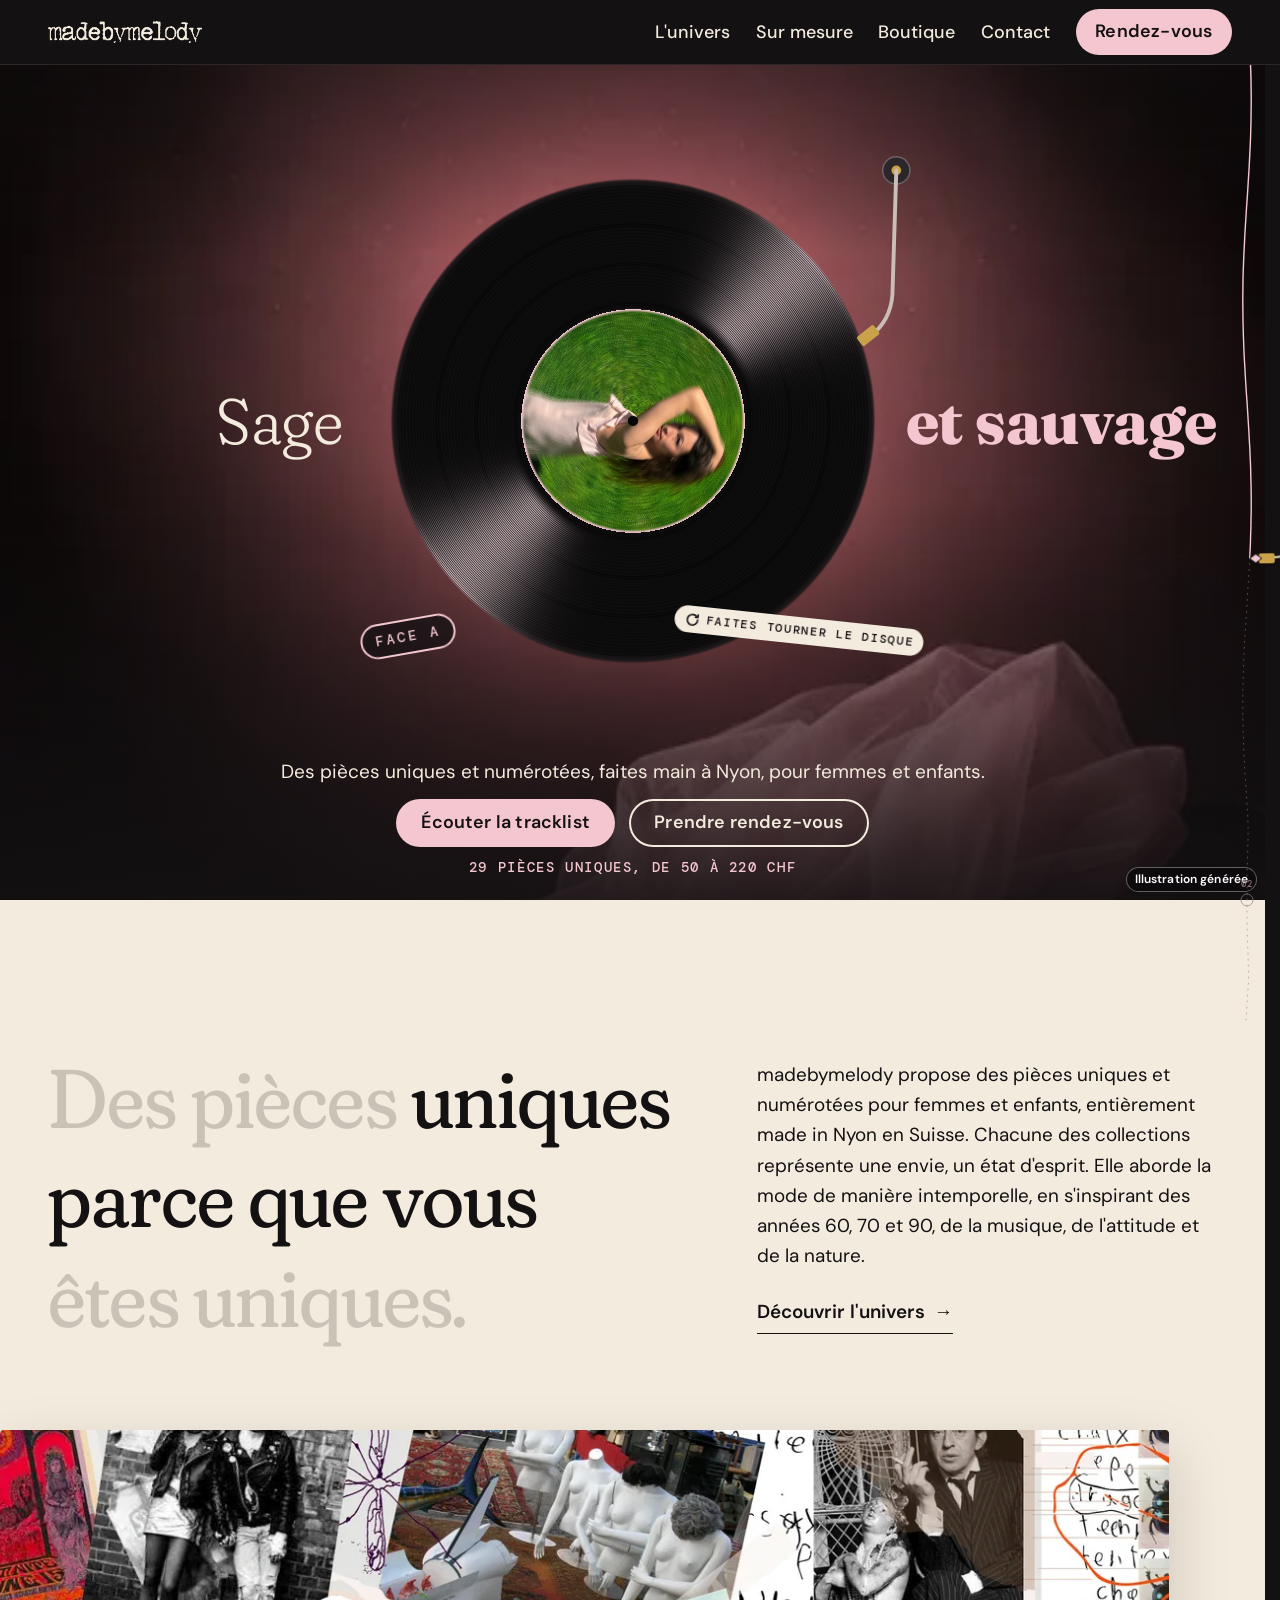
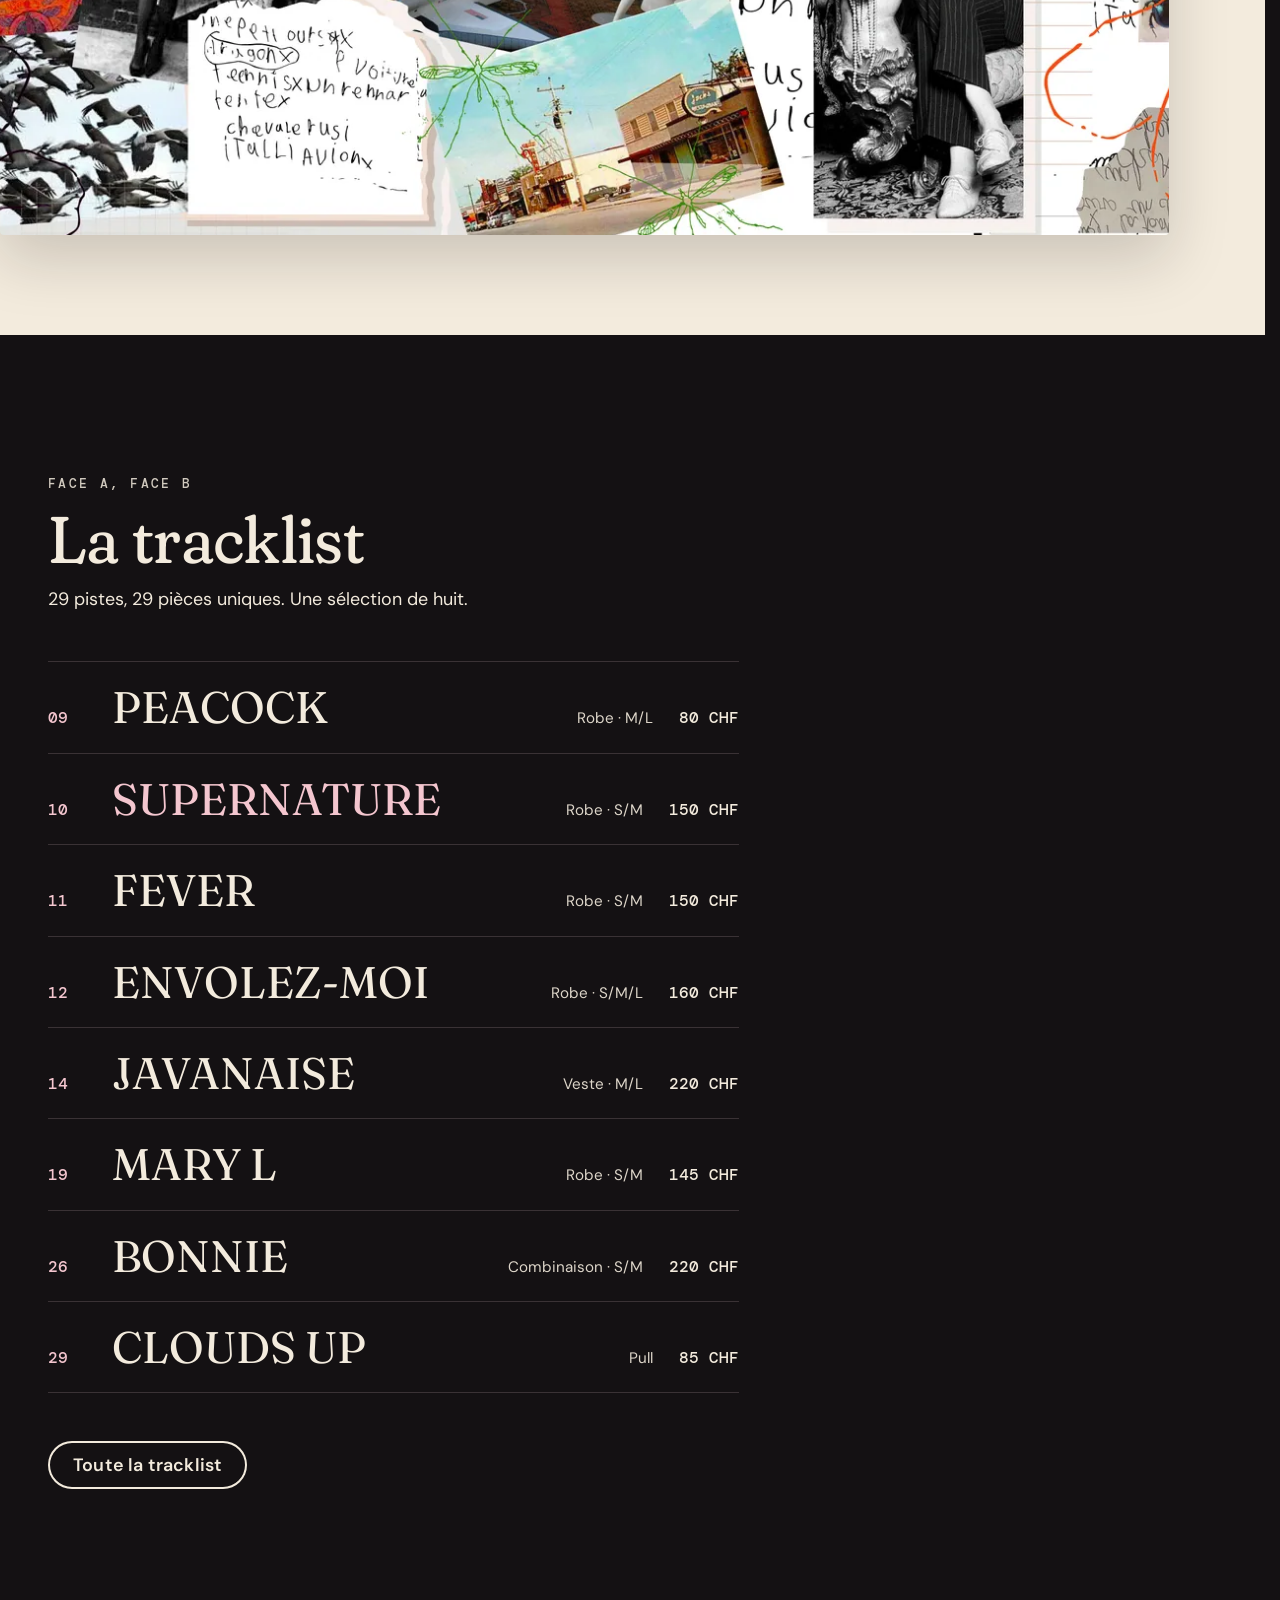
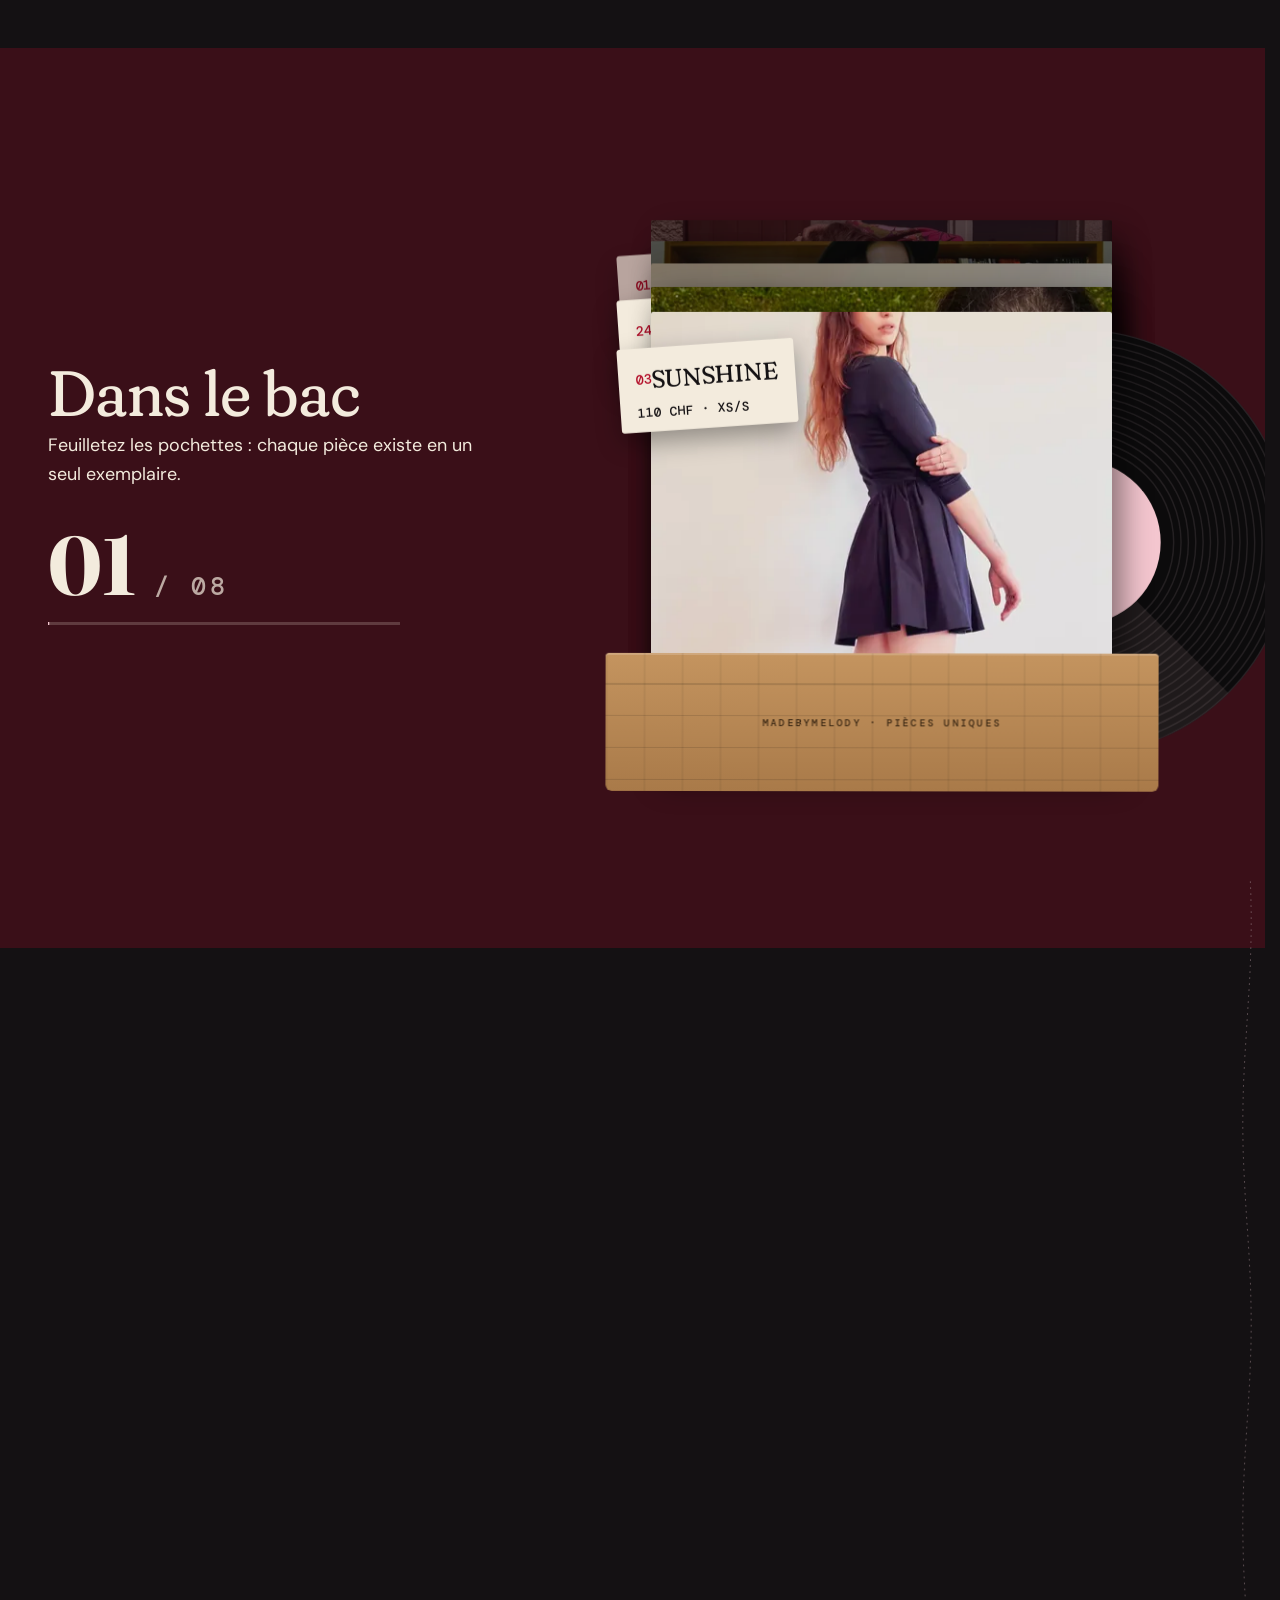
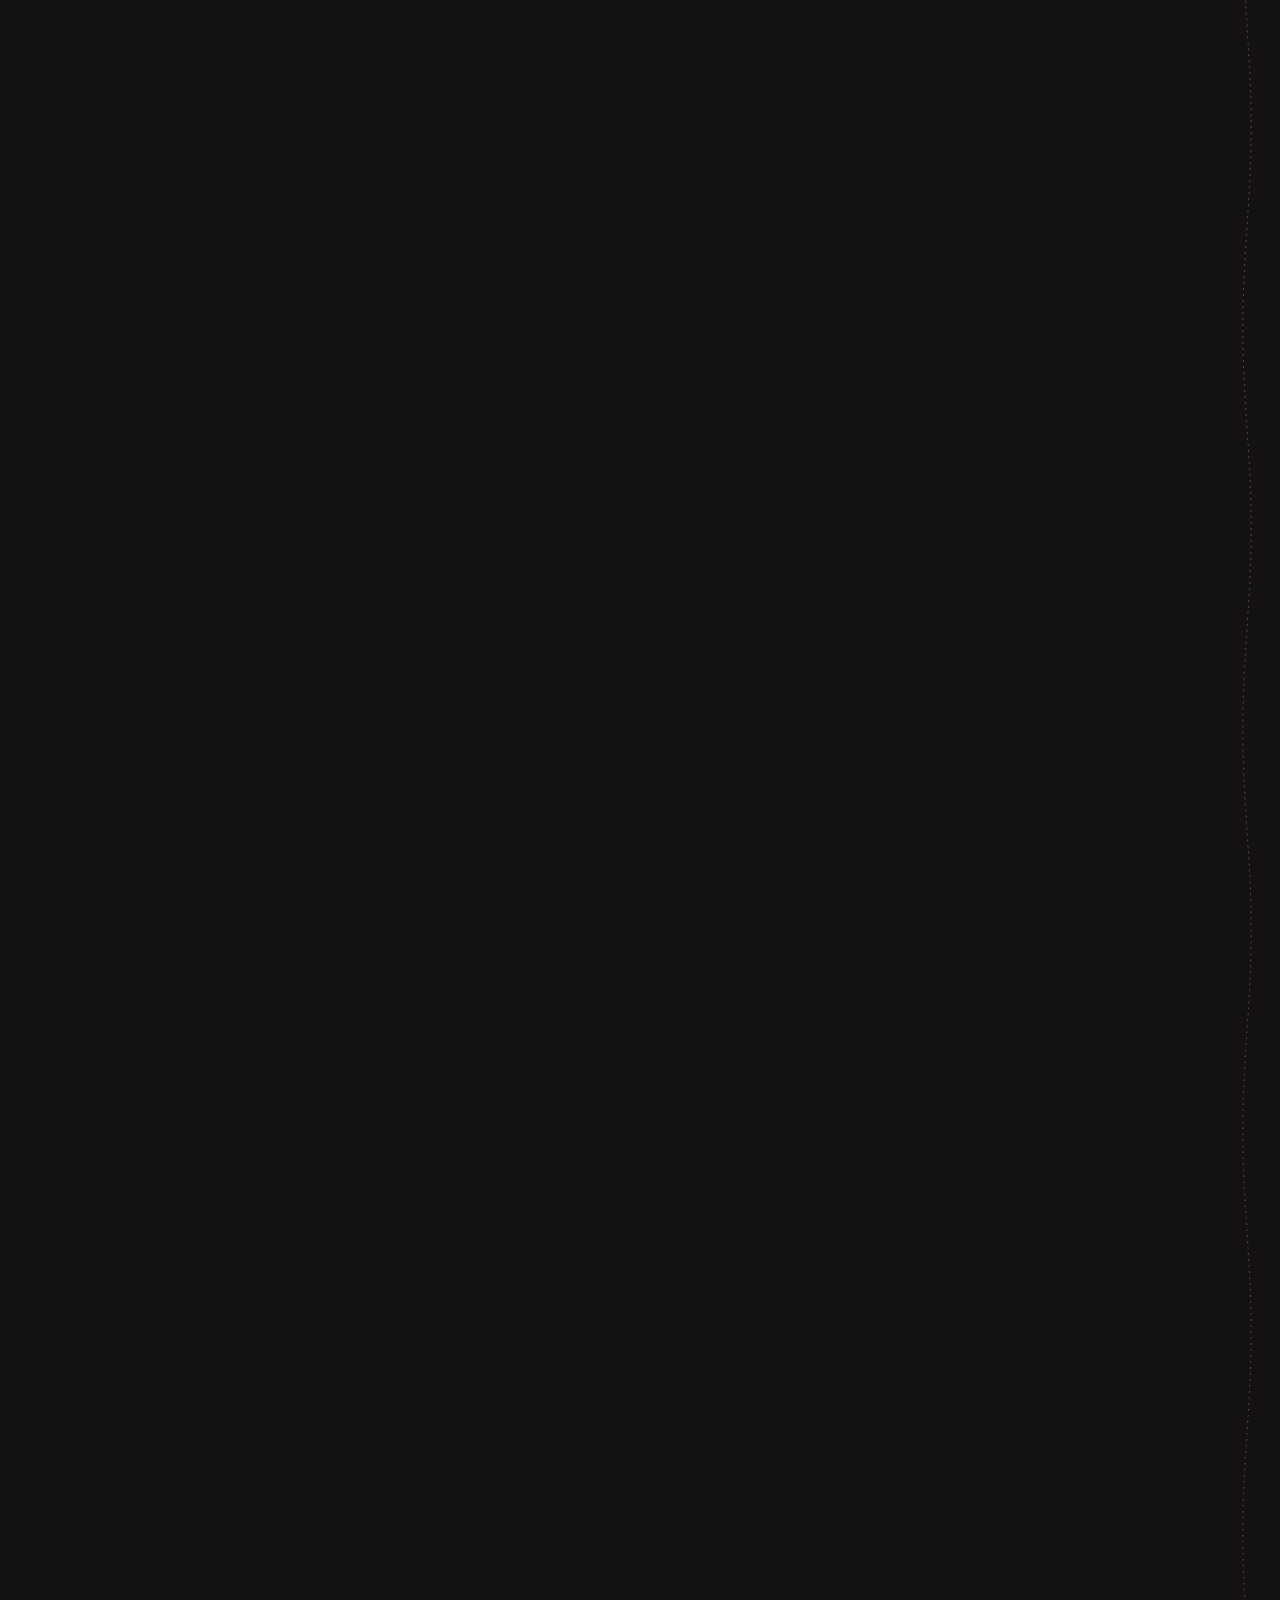
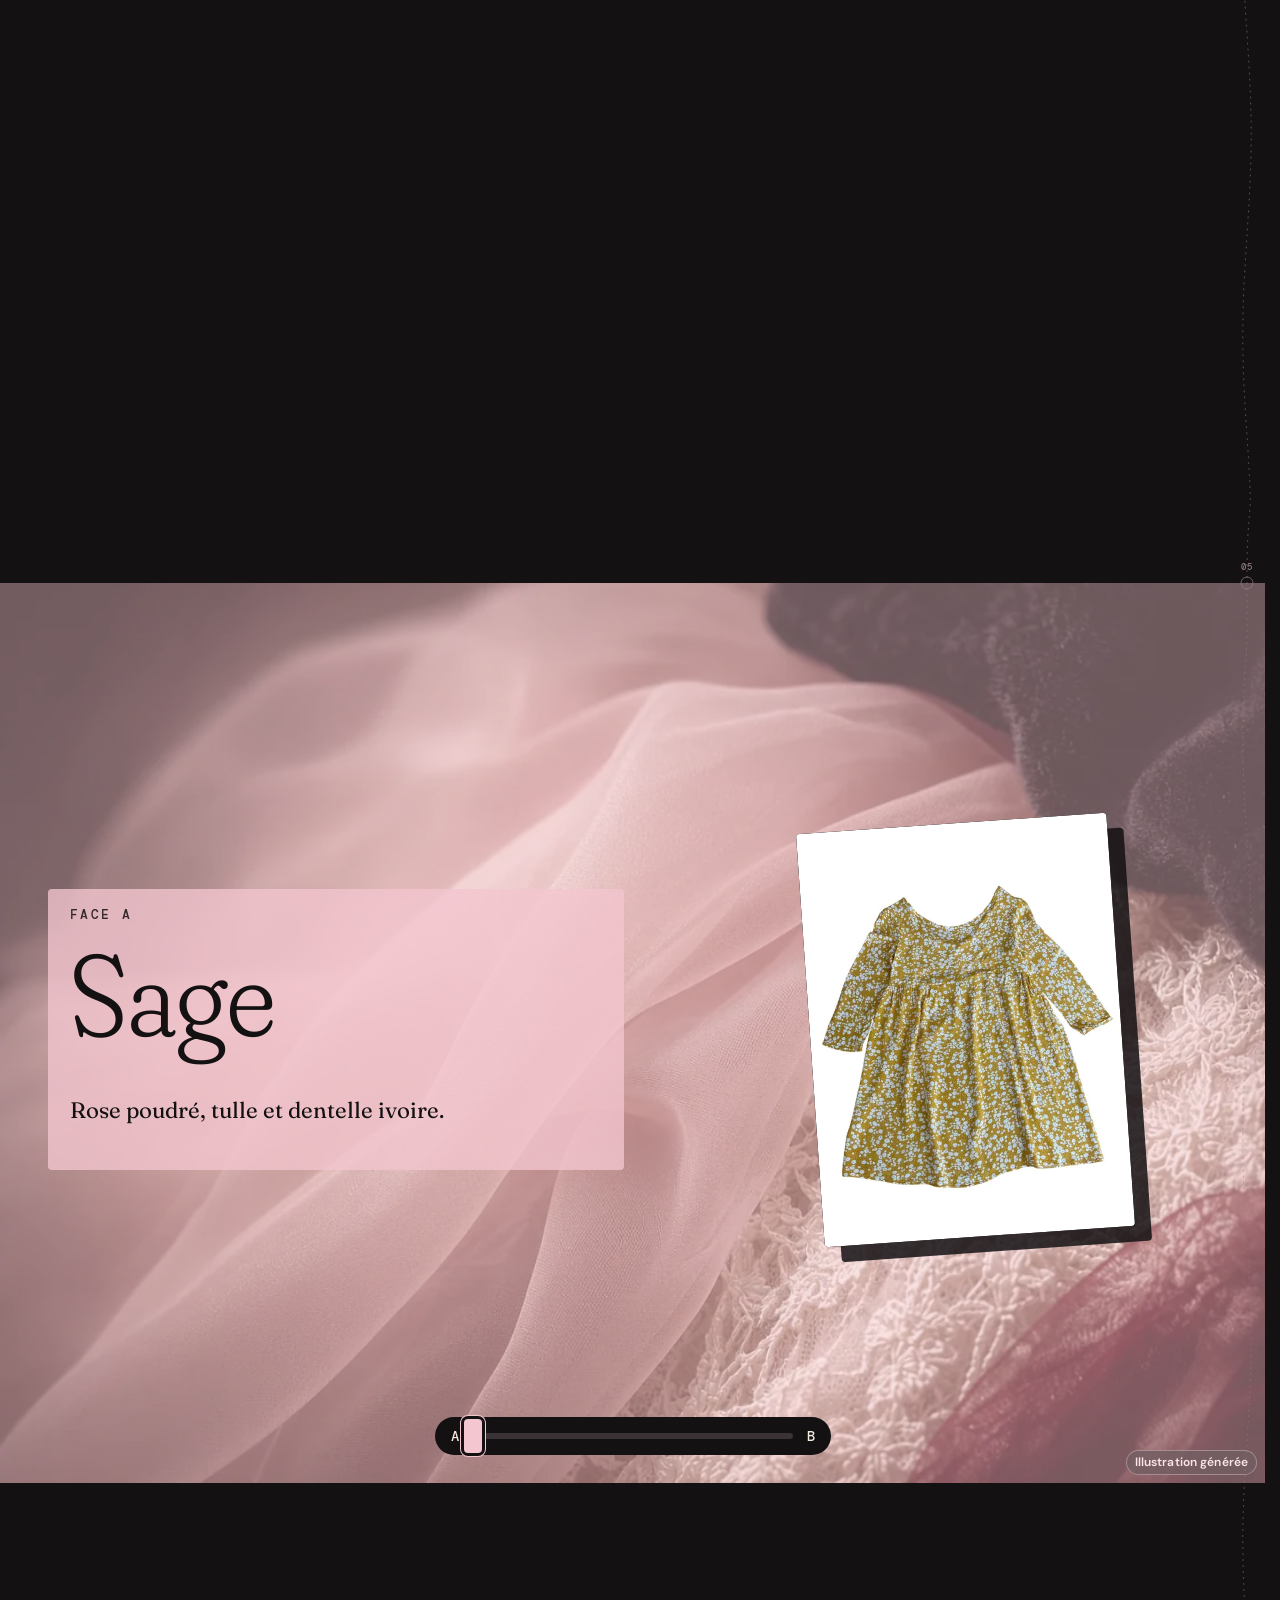
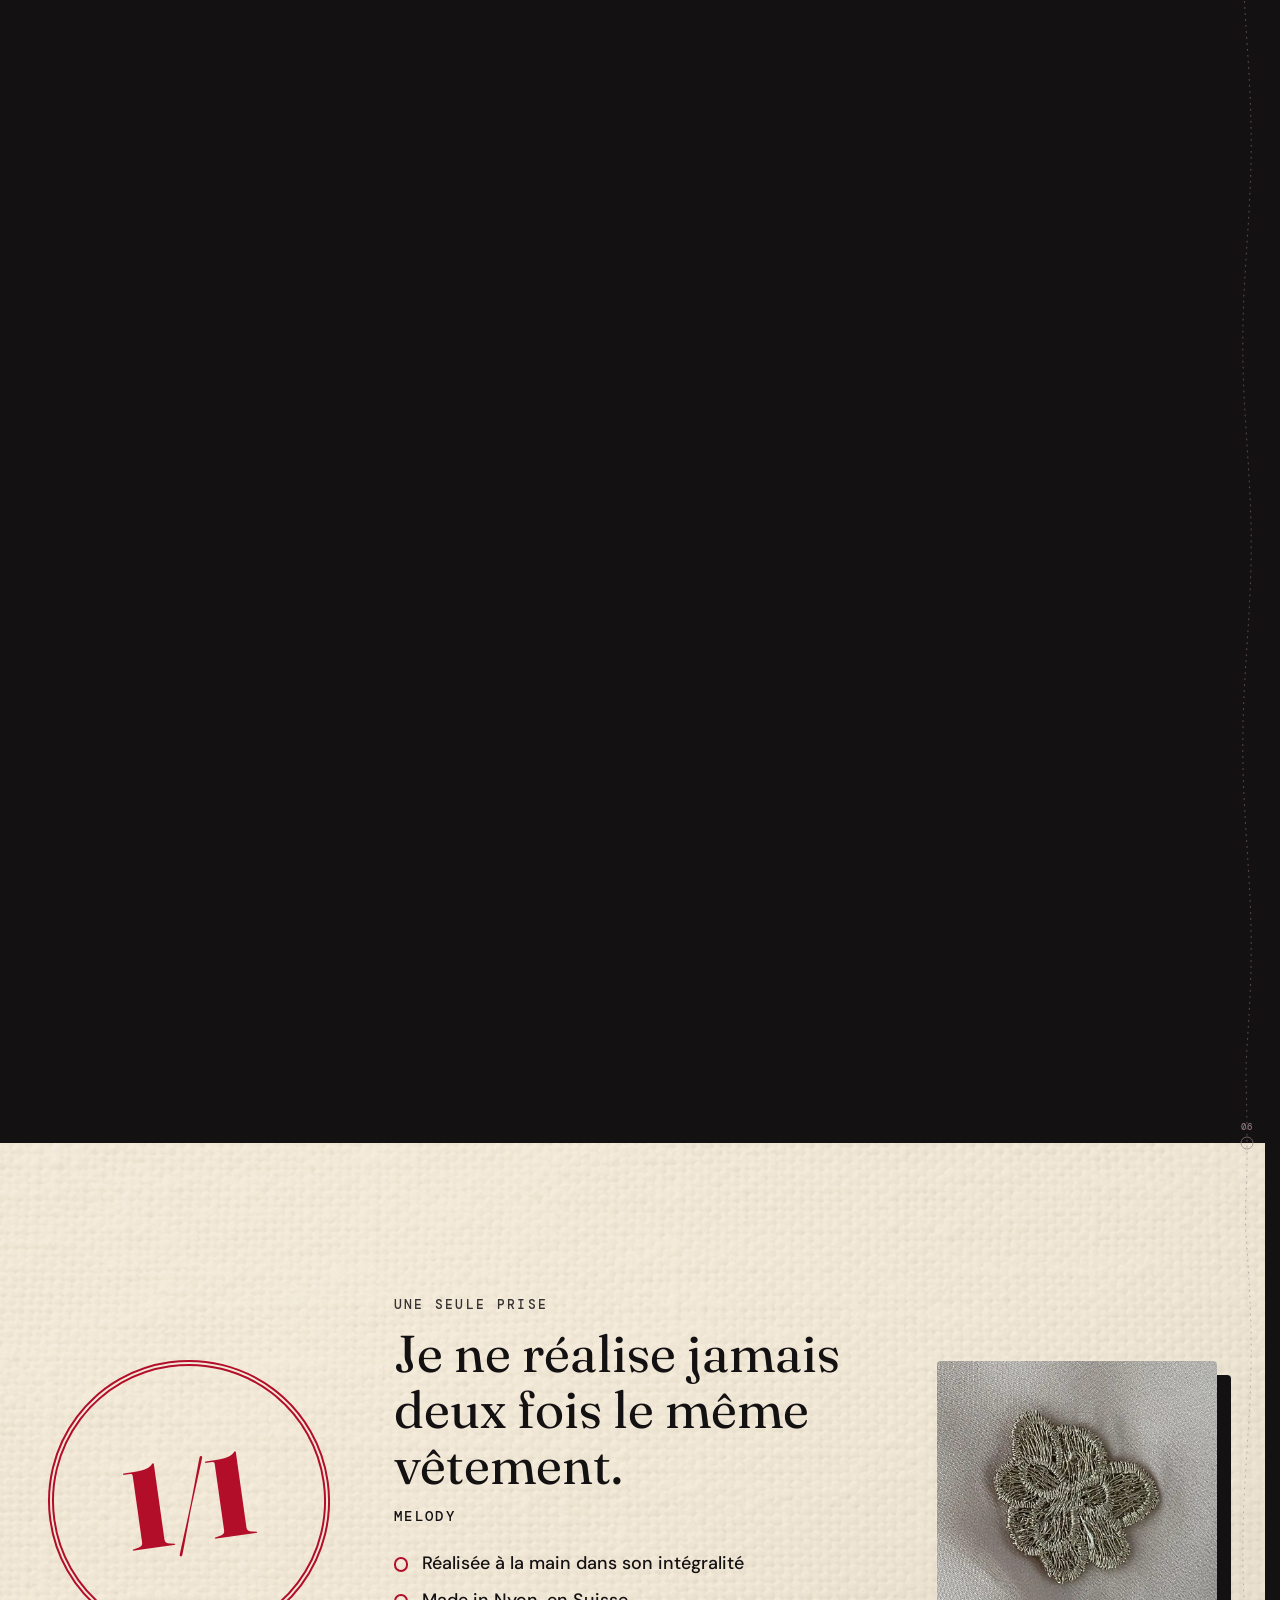
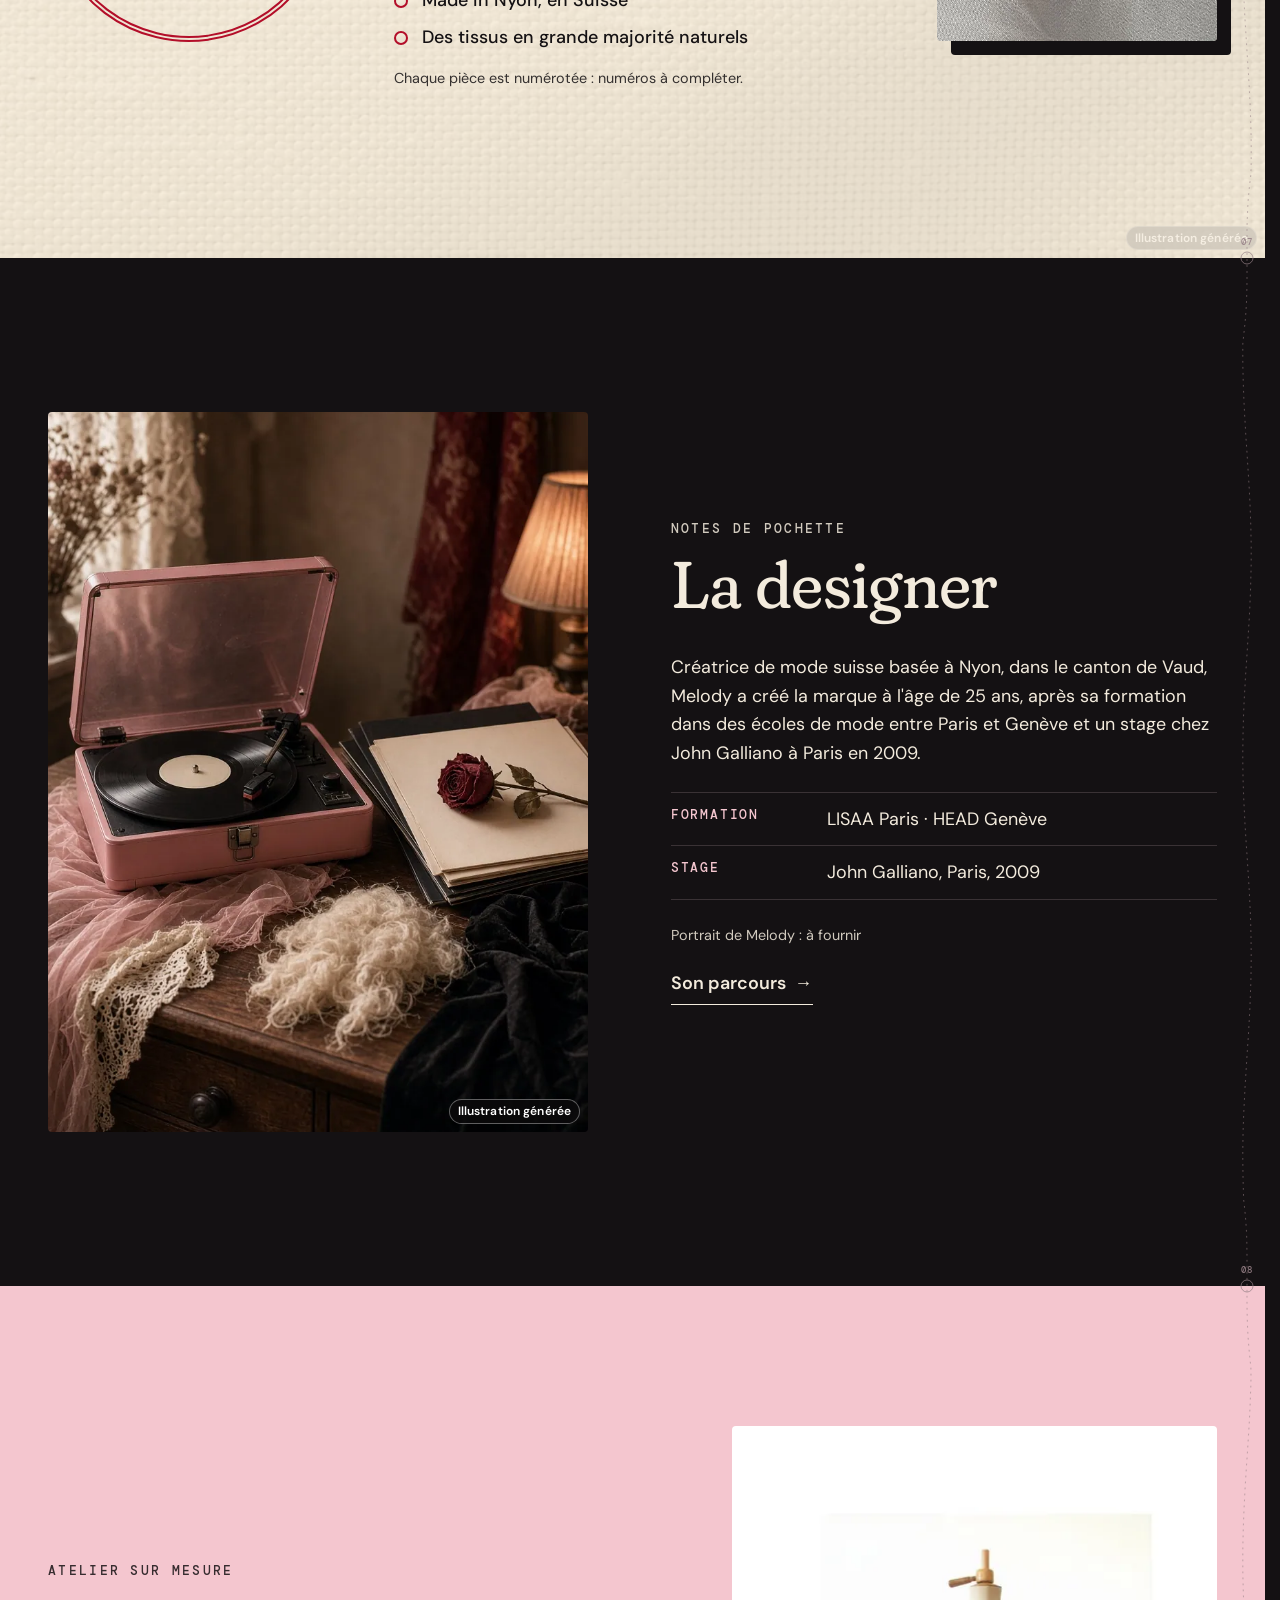
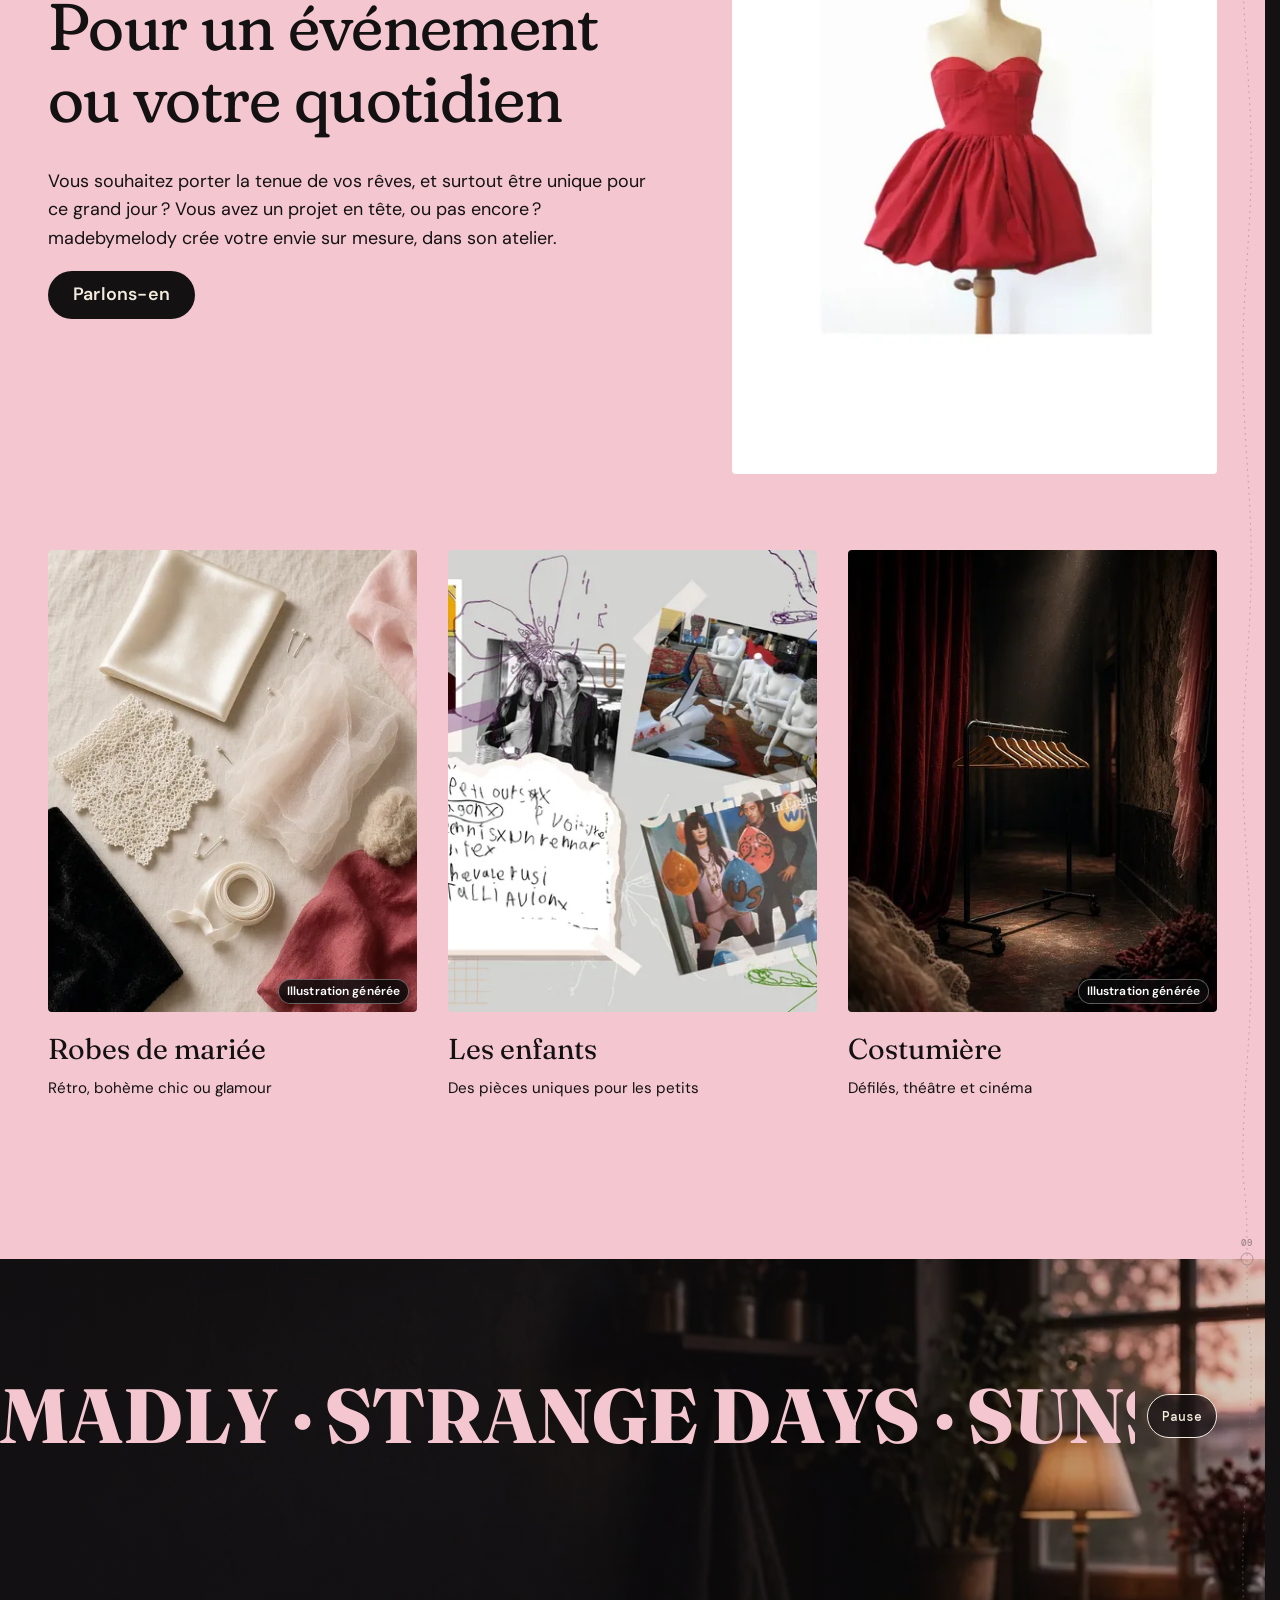
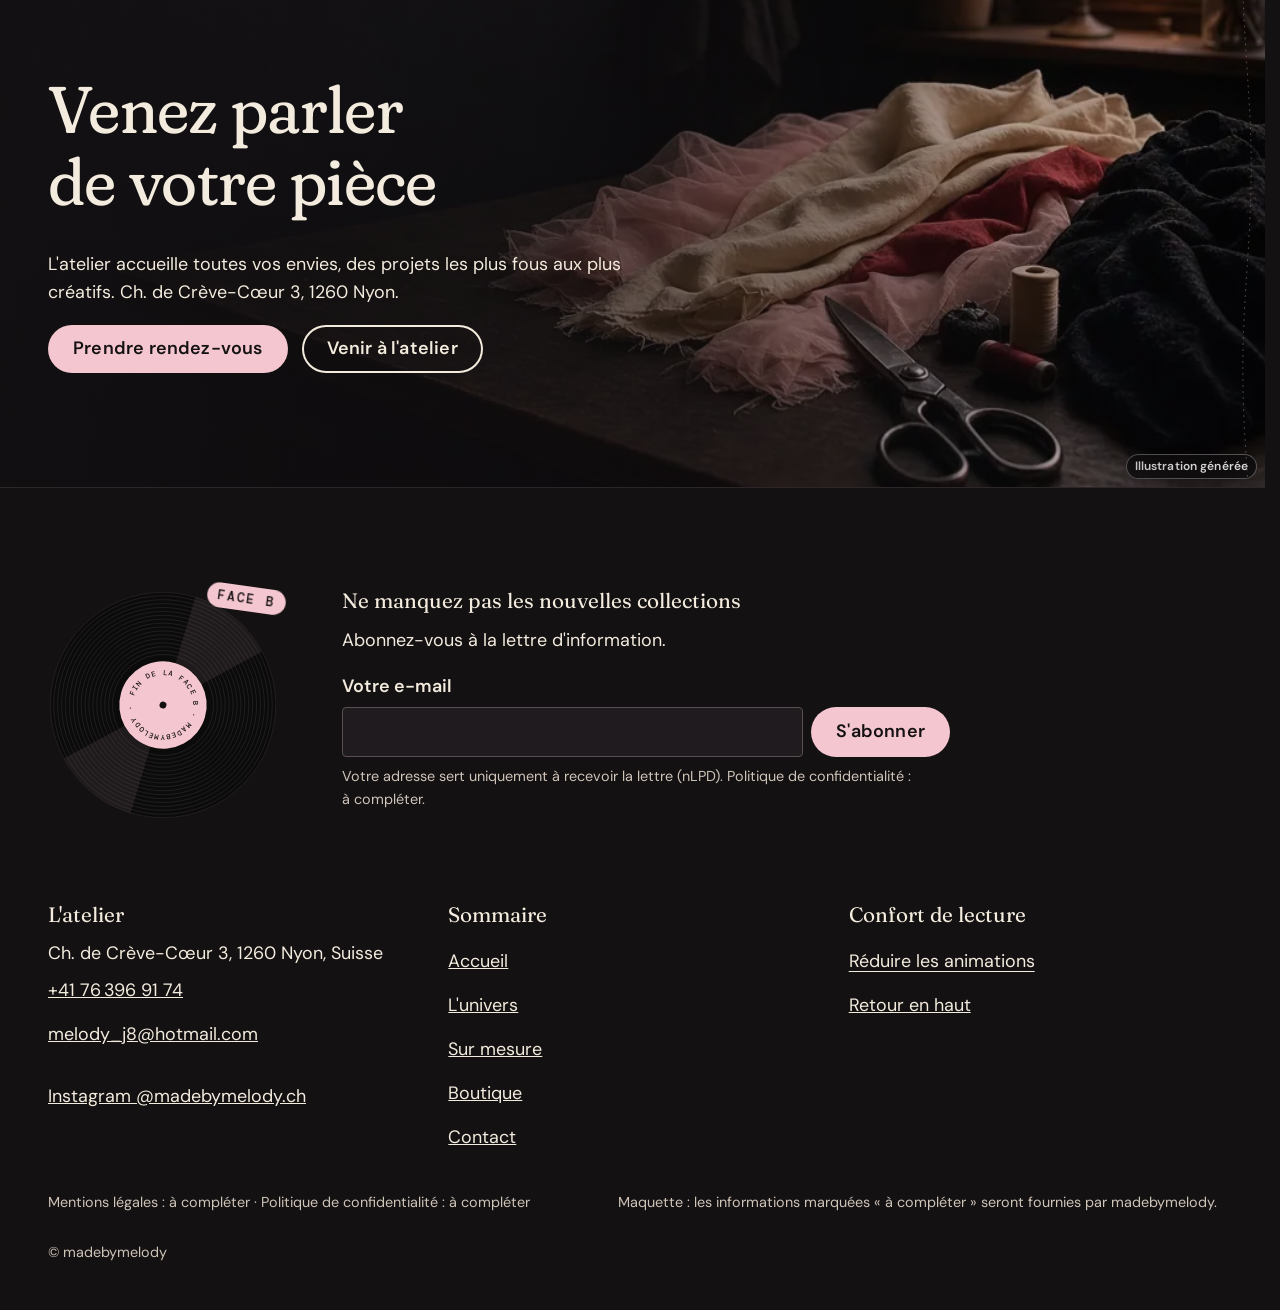
==== commit 449379d3: "Maquette v2" ====
--- a/index.html
+++ b/index.html
@@ -1,5 +1,5 @@
 <!doctype html>
-<html lang="fr" data-v="1" data-page="accueil" data-curseur>
+<html lang="fr" data-v="2" data-page="accueil" data-curseur>
 <head>
 <meta charset="utf-8">
 <meta name="viewport" content="width=device-width, initial-scale=1, viewport-fit=cover">
@@ -41,14 +41,14 @@
 })();</script>
 <link rel="preload" href="/assets/polices/fraunces-latin-full-normal.woff2" as="font" type="font/woff2" crossorigin>
 <link rel="preload" href="/assets/polices/dm-sans-latin-wght-normal.woff2" as="font" type="font/woff2" crossorigin>
-<link rel="stylesheet" href="/assets/css/socle.css?v=1">
-<link rel="stylesheet" href="/assets/css/site.css?v=1">
-<link rel="modulepreload" href="/assets/js/site.js?v=1">
-<link rel="modulepreload" href="/assets/js/socle/index.js?v=1">
+<link rel="stylesheet" href="/assets/css/socle.css?v=2">
+<link rel="stylesheet" href="/assets/css/site.css?v=2">
+<link rel="modulepreload" href="/assets/js/site.js?v=2">
+<link rel="modulepreload" href="/assets/js/socle/index.js?v=2">
 <script src="/assets/vendor/gsap.min.js" defer></script>
 <script src="/assets/vendor/ScrollTrigger.min.js" defer></script>
 <script src="/assets/vendor/SplitText.min.js" defer></script>
-<script type="module" src="/assets/js/site.js?v=1"></script>
+<script type="module" src="/assets/js/site.js?v=2"></script>
 <meta name="theme-color" content="#141113">
 <link rel="icon" href="/assets/images/favicon-64.png" type="image/png" sizes="64x64">
 <link rel="icon" href="/assets/images/favicon-32.png" type="image/png" sizes="32x32">
@@ -67,7 +67,7 @@
 <script type="application/ld+json">{"@context":"https://schema.org","@type":"ClothingStore","name":"madebymelody","url":"https://madebymelody-maquette.vercel.app/","telephone":"+41763969174","email":"melody_j8@hotmail.com","address":{"@type":"PostalAddress","streetAddress":"Ch. de Crève-Cœur 3","postalCode":"1260","addressLocality":"Nyon","addressRegion":"VD","addressCountry":"CH"},"sameAs":["https://www.instagram.com/madebymelody.ch/"],"founder":{"@type":"Person","name":"Melody"},"currenciesAccepted":"CHF","description":{"fr":"Créatrice de mode à Nyon : pièces uniques et numérotées pour femmes et enfants, faites main, et atelier sur mesure (robes de mariée, costumes de scène).","en":"Fashion designer in Nyon: one-of-a-kind numbered pieces for women and children, handmade, and a made-to-measure atelier."}}</script>
 </head>
 <body id="haut" class="page-accueil">
-<div data-voile aria-hidden="true"><div class="voile-contenu">
+<div data-voile data-forme="iris" aria-hidden="true"><div class="voile-contenu">
   <svg class="disque-svg voile-disque" viewBox="0 0 200 200" aria-hidden="true" focusable="false" data-audit-ignorer>
   <defs><path id="voile-arc" d="M100 100 m-26 0 a26 26 0 1 1 52 0 a26 26 0 1 1 -52 0" /></defs>
   <circle cx="100" cy="100" r="98" class="disque-vinyle" />
@@ -123,6 +123,7 @@
   <p><button type="button" class="lien" data-calme-bascule data-libelle-reduire="Réduire les animations" data-libelle-retablir="Rétablir les animations" data-libelle-systeme="Animations réduites par le réglage de votre appareil"><span data-libelle-bouton>Réduire les animations</span></button></p>
 </div>
 <main id="contenu" tabindex="-1">
+<div class="sillon" data-effet="sillon" aria-hidden="true" data-audit-ignorer><svg class="sillon-svg" focusable="false" width="40" height="10"><path class="sillon-fond" /><path class="sillon-lu-ombre" /><path class="sillon-lu" /><g class="sillon-plages"></g></svg></div>
 <section class="hero-disque" id="disque" data-plein-ecran>
   <figure class="media hero-fond" data-grok data-audit-ignorer style="--cadrage:50% 50%">
   <picture><source media="(max-width: 760px) and (orientation: portrait)" srcset="/assets/images/grok/accueil-ouverture-mobile-480.webp 480w, /assets/images/grok/accueil-ouverture-mobile-720.webp 720w" sizes="100vw">
@@ -134,7 +135,7 @@
       <span class="hero-mot hero-mot--a"><span class="ligne-masque"><span data-anime="gsap" class="hero-ligne">Sage</span></span></span>
       <span class="hero-mot hero-mot--b"><span class="ligne-masque"><span data-anime="gsap" class="hero-ligne">et sauvage</span></span></span>
     </h1>
-    <div class="vinyle" data-effet="vinyle" data-superpose role="img" aria-label="Disque dont l&#39;étiquette montre une robe portée ; il tourne et se scratche au défilement.">
+    <div class="vinyle" data-effet="vinyle" data-superpose data-iris-centre="disque" data-souris role="img" aria-label="Disque dont l&#39;étiquette montre une robe portée ; il tourne et se scratche au défilement.">
       <div class="vinyle-css" aria-hidden="true">
         <div class="vinyle-tourne">
           <span class="vinyle-sillons"></span>
@@ -158,6 +159,7 @@
         <rect x="56" y="186" width="22" height="12" rx="2" transform="rotate(-38 67 192)" class="bras-tete" />
       </svg>
       <p class="vinyle-face" aria-hidden="true"><span>Face</span> <b data-face>A</b></p>
+      <p class="vinyle-indice" aria-hidden="true"><svg viewBox="0 0 24 24" focusable="false"><path d="M20 12a8 8 0 1 1-2.34-5.66" /><path d="M20 4v4h-4" /></svg>Faites tourner le disque</p>
     </div>
     <div class="hero-bas" data-anime="gsap">
       <p class="hero-texte">Des pièces uniques et numérotées, faites main à Nyon, pour femmes et enfants.</p>
@@ -189,7 +191,7 @@
 <section class="tracklist" id="tracklist">
   <div class="conteneur tracklist-tete">
     <p class="kicker">Face A, face B</p>
-    <h2 data-anime="lignes">La tracklist</h2>
+    <h2 data-anime="lignes" data-effet="sage-sauvage">La tracklist</h2>
     <p>29 pistes, 29 pièces uniques. Une sélection de huit.</p>
   </div>
   <div class="conteneur tracklist-grille">
@@ -339,15 +341,19 @@
   </div>
   <p class="conteneur tracklist-pied"><a href="/boutique" class="bouton bouton--contour" data-libelle="Boutique" data-survol="magnetique">Toute la tracklist</a></p>
 </section>
-<section class="bac ecran epingle" id="bac" data-entete-cache data-fx="galerie" style="--teinte:#3a0f18">
-  <div class="conteneur bac-tete">
-    <h2 data-anime="lignes">Dans le bac</h2>
-    <p>Feuilletez les pochettes : chaque pièce existe en un seul exemplaire. <span class="indice-tactile">Faites glisser</span></p>
-  </div>
-  <div class="piste bac-piste" data-galerie tabindex="0" role="region" aria-label="Pochettes à feuilleter">
-    <article class="pochette" data-effet="pochette" data-teinte="#3a0f18" data-tient>
-      <div class="pochette-cadre">
-        <span class="pochette-disque" aria-hidden="true"><svg class="disque-svg " viewBox="0 0 200 200" aria-hidden="true" focusable="false" data-audit-ignorer>
+<section class="bac ecran epingle" id="bac" data-entete-cache style="--teinte:#3a0f18">
+  <div class="conteneur bac-grille">
+    <div class="bac-tete">
+      <h2 data-anime="lignes" data-effet="sage-sauvage">Dans le bac</h2>
+      <p>Feuilletez les pochettes : chaque pièce existe en un seul exemplaire. <span class="indice-tactile">Faites défiler</span></p>
+      <p class="bac-compteur" aria-hidden="true"><b data-bac-num>01</b><span> / 08</span></p>
+      <div class="galerie-progres" aria-hidden="true"><span></span></div>
+    </div>
+    <div class="bac-caisse" data-effet="caisse">
+      <div class="piste bac-piste" data-bac-pile data-tient tabindex="0" role="region" aria-label="Pochettes à feuilleter">
+        <article class="pochette" data-effet="pochette" data-teinte="#3a0f18" style="--i:0">
+          <div class="pochette-cadre">
+            <span class="pochette-disque" aria-hidden="true"><svg class="disque-svg " viewBox="0 0 200 200" aria-hidden="true" focusable="false" data-audit-ignorer>
   <defs><path id="bac-sunshine-arc" d="M100 100 m-26 0 a26 26 0 1 1 52 0 a26 26 0 1 1 -52 0" /></defs>
   <circle cx="100" cy="100" r="98" class="disque-vinyle" />
   <g class="disque-sillons"><circle cx="100" cy="100" r="44" /><circle cx="100" cy="100" r="47.4" /><circle cx="100" cy="100" r="50.8" /><circle cx="100" cy="100" r="54.2" /><circle cx="100" cy="100" r="57.6" /><circle cx="100" cy="100" r="61" /><circle cx="100" cy="100" r="64.4" /><circle cx="100" cy="100" r="67.8" /><circle cx="100" cy="100" r="71.2" /><circle cx="100" cy="100" r="74.6" /><circle cx="100" cy="100" r="78" /><circle cx="100" cy="100" r="81.4" /><circle cx="100" cy="100" r="84.8" /><circle cx="100" cy="100" r="88.19999999999999" /><circle cx="100" cy="100" r="91.6" /><circle cx="100" cy="100" r="95" /></g>
@@ -356,150 +362,168 @@
   <circle cx="100" cy="100" r="38" class="disque-etiquette" />
   <circle cx="100" cy="100" r="3" class="disque-trou" />
 </svg></span>
-        <figure class="media pochette-media" style="--cadrage:50% 25%">
-  <picture>
-    <img src="/assets/images/pieces/sunshine-1-1200.webp" srcset="/assets/images/pieces/sunshine-1-480.webp 480w, /assets/images/pieces/sunshine-1-800.webp 800w, /assets/images/pieces/sunshine-1-1200.webp 1200w" sizes="(max-width: 760px) 72vw, 34vh" alt="SUNSHINE, robe madebymelody" width="1200" height="1958" loading="lazy" decoding="async">
-  </picture>
-</figure>
+            <figure class="media pochette-media" style="--cadrage:50% 25%">
+  <picture>
+    <img src="/assets/images/pieces/sunshine-1-1200.webp" srcset="/assets/images/pieces/sunshine-1-480.webp 480w, /assets/images/pieces/sunshine-1-800.webp 800w, /assets/images/pieces/sunshine-1-1200.webp 1200w" sizes="(max-width: 760px) 70vw, 40vh" alt="SUNSHINE, robe madebymelody" width="1200" height="1958" loading="lazy" decoding="async">
+  </picture>
+</figure>
+          </div>
+          <div class="pochette-legende">
+            <h3><a href="/boutique?piece=sunshine" data-libelle="Boutique"><span class="pochette-num">03</span> SUNSHINE</a></h3>
+            <p><span data-prix>110 CHF</span> · XS/S</p>
+          </div>
+        </article><article class="pochette" data-effet="pochette" data-teinte="#141113" style="--i:1">
+          <div class="pochette-cadre">
+            <span class="pochette-disque" aria-hidden="true"><svg class="disque-svg " viewBox="0 0 200 200" aria-hidden="true" focusable="false" data-audit-ignorer>
+  <defs><path id="bac-cminor-arc" d="M100 100 m-26 0 a26 26 0 1 1 52 0 a26 26 0 1 1 -52 0" /></defs>
+  <circle cx="100" cy="100" r="98" class="disque-vinyle" />
+  <g class="disque-sillons"><circle cx="100" cy="100" r="44" /><circle cx="100" cy="100" r="47.4" /><circle cx="100" cy="100" r="50.8" /><circle cx="100" cy="100" r="54.2" /><circle cx="100" cy="100" r="57.6" /><circle cx="100" cy="100" r="61" /><circle cx="100" cy="100" r="64.4" /><circle cx="100" cy="100" r="67.8" /><circle cx="100" cy="100" r="71.2" /><circle cx="100" cy="100" r="74.6" /><circle cx="100" cy="100" r="78" /><circle cx="100" cy="100" r="81.4" /><circle cx="100" cy="100" r="84.8" /><circle cx="100" cy="100" r="88.19999999999999" /><circle cx="100" cy="100" r="91.6" /><circle cx="100" cy="100" r="95" /></g>
+  <path class="disque-reflet" d="M100 2 A98 98 0 0 1 169 31 L100 100 Z" />
+  <path class="disque-reflet" d="M100 198 A98 98 0 0 1 31 169 L100 100 Z" />
+  <circle cx="100" cy="100" r="38" class="disque-etiquette" />
+  <circle cx="100" cy="100" r="3" class="disque-trou" />
+</svg></span>
+            <figure class="media pochette-media" style="--cadrage:59% 46%">
+  <picture>
+    <img src="/assets/images/pieces/cminor-1-1200.webp" srcset="/assets/images/pieces/cminor-1-480.webp 480w, /assets/images/pieces/cminor-1-800.webp 800w, /assets/images/pieces/cminor-1-1200.webp 1200w" sizes="(max-width: 760px) 70vw, 40vh" alt="CMinor, robe madebymelody" width="1200" height="2133" loading="lazy" decoding="async">
+  </picture>
+</figure>
+          </div>
+          <div class="pochette-legende">
+            <h3><a href="/boutique?piece=cminor" data-libelle="Boutique"><span class="pochette-num">18</span> CMinor</a></h3>
+            <p><span data-prix>145 CHF</span> · S/M</p>
+          </div>
+        </article><article class="pochette" data-effet="pochette" data-teinte="#4a1a26" style="--i:2">
+          <div class="pochette-cadre">
+            <span class="pochette-disque" aria-hidden="true"><svg class="disque-svg " viewBox="0 0 200 200" aria-hidden="true" focusable="false" data-audit-ignorer>
+  <defs><path id="bac-ballade-arc" d="M100 100 m-26 0 a26 26 0 1 1 52 0 a26 26 0 1 1 -52 0" /></defs>
+  <circle cx="100" cy="100" r="98" class="disque-vinyle" />
+  <g class="disque-sillons"><circle cx="100" cy="100" r="44" /><circle cx="100" cy="100" r="47.4" /><circle cx="100" cy="100" r="50.8" /><circle cx="100" cy="100" r="54.2" /><circle cx="100" cy="100" r="57.6" /><circle cx="100" cy="100" r="61" /><circle cx="100" cy="100" r="64.4" /><circle cx="100" cy="100" r="67.8" /><circle cx="100" cy="100" r="71.2" /><circle cx="100" cy="100" r="74.6" /><circle cx="100" cy="100" r="78" /><circle cx="100" cy="100" r="81.4" /><circle cx="100" cy="100" r="84.8" /><circle cx="100" cy="100" r="88.19999999999999" /><circle cx="100" cy="100" r="91.6" /><circle cx="100" cy="100" r="95" /></g>
+  <path class="disque-reflet" d="M100 2 A98 98 0 0 1 169 31 L100 100 Z" />
+  <path class="disque-reflet" d="M100 198 A98 98 0 0 1 31 169 L100 100 Z" />
+  <circle cx="100" cy="100" r="38" class="disque-etiquette" />
+  <circle cx="100" cy="100" r="3" class="disque-trou" />
+</svg></span>
+            <figure class="media pochette-media" style="--cadrage:53% 35%">
+  <picture>
+    <img src="/assets/images/pieces/ballade-1-1200.webp" srcset="/assets/images/pieces/ballade-1-480.webp 480w, /assets/images/pieces/ballade-1-800.webp 800w, /assets/images/pieces/ballade-1-1200.webp 1200w" sizes="(max-width: 760px) 70vw, 40vh" alt="BALLADE, pantalon madebymelody" width="1200" height="2133" loading="lazy" decoding="async">
+  </picture>
+</figure>
+          </div>
+          <div class="pochette-legende">
+            <h3><a href="/boutique?piece=ballade" data-libelle="Boutique"><span class="pochette-num">24</span> BALLADE</a></h3>
+            <p><span data-prix>150 CHF</span> · S/M</p>
+          </div>
+        </article><article class="pochette" data-effet="pochette" data-teinte="#2a1418" style="--i:3">
+          <div class="pochette-cadre">
+            <span class="pochette-disque" aria-hidden="true"><svg class="disque-svg " viewBox="0 0 200 200" aria-hidden="true" focusable="false" data-audit-ignorer>
+  <defs><path id="bac-mustang-arc" d="M100 100 m-26 0 a26 26 0 1 1 52 0 a26 26 0 1 1 -52 0" /></defs>
+  <circle cx="100" cy="100" r="98" class="disque-vinyle" />
+  <g class="disque-sillons"><circle cx="100" cy="100" r="44" /><circle cx="100" cy="100" r="47.4" /><circle cx="100" cy="100" r="50.8" /><circle cx="100" cy="100" r="54.2" /><circle cx="100" cy="100" r="57.6" /><circle cx="100" cy="100" r="61" /><circle cx="100" cy="100" r="64.4" /><circle cx="100" cy="100" r="67.8" /><circle cx="100" cy="100" r="71.2" /><circle cx="100" cy="100" r="74.6" /><circle cx="100" cy="100" r="78" /><circle cx="100" cy="100" r="81.4" /><circle cx="100" cy="100" r="84.8" /><circle cx="100" cy="100" r="88.19999999999999" /><circle cx="100" cy="100" r="91.6" /><circle cx="100" cy="100" r="95" /></g>
+  <path class="disque-reflet" d="M100 2 A98 98 0 0 1 169 31 L100 100 Z" />
+  <path class="disque-reflet" d="M100 198 A98 98 0 0 1 31 169 L100 100 Z" />
+  <circle cx="100" cy="100" r="38" class="disque-etiquette" />
+  <circle cx="100" cy="100" r="3" class="disque-trou" />
+</svg></span>
+            <figure class="media pochette-media" style="--cadrage:52% 31%">
+  <picture>
+    <img src="/assets/images/pieces/mustang-1-1200.webp" srcset="/assets/images/pieces/mustang-1-480.webp 480w, /assets/images/pieces/mustang-1-800.webp 800w, /assets/images/pieces/mustang-1-1200.webp 1200w" sizes="(max-width: 760px) 70vw, 40vh" alt="MUSTANG, veste madebymelody" width="1200" height="1800" loading="lazy" decoding="async">
+  </picture>
+</figure>
+          </div>
+          <div class="pochette-legende">
+            <h3><a href="/boutique?piece=mustang" data-libelle="Boutique"><span class="pochette-num">28</span> MUSTANG</a></h3>
+            <p><span data-prix>190 CHF</span> · XS/S</p>
+          </div>
+        </article><article class="pochette" data-effet="pochette" data-teinte="#5a1420" style="--i:4">
+          <div class="pochette-cadre">
+            <span class="pochette-disque" aria-hidden="true"><svg class="disque-svg " viewBox="0 0 200 200" aria-hidden="true" focusable="false" data-audit-ignorer>
+  <defs><path id="bac-madly-arc" d="M100 100 m-26 0 a26 26 0 1 1 52 0 a26 26 0 1 1 -52 0" /></defs>
+  <circle cx="100" cy="100" r="98" class="disque-vinyle" />
+  <g class="disque-sillons"><circle cx="100" cy="100" r="44" /><circle cx="100" cy="100" r="47.4" /><circle cx="100" cy="100" r="50.8" /><circle cx="100" cy="100" r="54.2" /><circle cx="100" cy="100" r="57.6" /><circle cx="100" cy="100" r="61" /><circle cx="100" cy="100" r="64.4" /><circle cx="100" cy="100" r="67.8" /><circle cx="100" cy="100" r="71.2" /><circle cx="100" cy="100" r="74.6" /><circle cx="100" cy="100" r="78" /><circle cx="100" cy="100" r="81.4" /><circle cx="100" cy="100" r="84.8" /><circle cx="100" cy="100" r="88.19999999999999" /><circle cx="100" cy="100" r="91.6" /><circle cx="100" cy="100" r="95" /></g>
+  <path class="disque-reflet" d="M100 2 A98 98 0 0 1 169 31 L100 100 Z" />
+  <path class="disque-reflet" d="M100 198 A98 98 0 0 1 31 169 L100 100 Z" />
+  <circle cx="100" cy="100" r="38" class="disque-etiquette" />
+  <circle cx="100" cy="100" r="3" class="disque-trou" />
+</svg></span>
+            <figure class="media pochette-media" style="--cadrage:52% 16%">
+  <picture>
+    <img src="/assets/images/pieces/madly-1-1200.webp" srcset="/assets/images/pieces/madly-1-480.webp 480w, /assets/images/pieces/madly-1-800.webp 800w, /assets/images/pieces/madly-1-1200.webp 1200w" sizes="(max-width: 760px) 70vw, 40vh" alt="MADLY, short madebymelody" width="1200" height="2133" loading="lazy" decoding="async">
+  </picture>
+</figure>
+          </div>
+          <div class="pochette-legende">
+            <h3><a href="/boutique?piece=madly" data-libelle="Boutique"><span class="pochette-num">01</span> MADLY</a></h3>
+            <p><span data-prix>50 CHF</span> · S/M</p>
+          </div>
+        </article><article class="pochette" data-effet="pochette" data-teinte="#1e1a1c" style="--i:5">
+          <div class="pochette-cadre">
+            <span class="pochette-disque" aria-hidden="true"><svg class="disque-svg " viewBox="0 0 200 200" aria-hidden="true" focusable="false" data-audit-ignorer>
+  <defs><path id="bac-juliette-arc" d="M100 100 m-26 0 a26 26 0 1 1 52 0 a26 26 0 1 1 -52 0" /></defs>
+  <circle cx="100" cy="100" r="98" class="disque-vinyle" />
+  <g class="disque-sillons"><circle cx="100" cy="100" r="44" /><circle cx="100" cy="100" r="47.4" /><circle cx="100" cy="100" r="50.8" /><circle cx="100" cy="100" r="54.2" /><circle cx="100" cy="100" r="57.6" /><circle cx="100" cy="100" r="61" /><circle cx="100" cy="100" r="64.4" /><circle cx="100" cy="100" r="67.8" /><circle cx="100" cy="100" r="71.2" /><circle cx="100" cy="100" r="74.6" /><circle cx="100" cy="100" r="78" /><circle cx="100" cy="100" r="81.4" /><circle cx="100" cy="100" r="84.8" /><circle cx="100" cy="100" r="88.19999999999999" /><circle cx="100" cy="100" r="91.6" /><circle cx="100" cy="100" r="95" /></g>
+  <path class="disque-reflet" d="M100 2 A98 98 0 0 1 169 31 L100 100 Z" />
+  <path class="disque-reflet" d="M100 198 A98 98 0 0 1 31 169 L100 100 Z" />
+  <circle cx="100" cy="100" r="38" class="disque-etiquette" />
+  <circle cx="100" cy="100" r="3" class="disque-trou" />
+</svg></span>
+            <figure class="media pochette-media" style="--cadrage:38% 18%">
+  <picture>
+    <img src="/assets/images/pieces/juliette-1-1200.webp" srcset="/assets/images/pieces/juliette-1-480.webp 480w, /assets/images/pieces/juliette-1-800.webp 800w, /assets/images/pieces/juliette-1-1200.webp 1200w" sizes="(max-width: 760px) 70vw, 40vh" alt="JULIETTE, haut madebymelody" width="1200" height="1200" loading="lazy" decoding="async">
+  </picture>
+</figure>
+          </div>
+          <div class="pochette-legende">
+            <h3><a href="/boutique?piece=juliette" data-libelle="Boutique"><span class="pochette-num">04</span> JULIETTE</a></h3>
+            <p><span data-prix>55 CHF</span> · XS/S</p>
+          </div>
+        </article><article class="pochette" data-effet="pochette" data-teinte="#3a1420" style="--i:6">
+          <div class="pochette-cadre">
+            <span class="pochette-disque" aria-hidden="true"><svg class="disque-svg " viewBox="0 0 200 200" aria-hidden="true" focusable="false" data-audit-ignorer>
+  <defs><path id="bac-grapevine-arc" d="M100 100 m-26 0 a26 26 0 1 1 52 0 a26 26 0 1 1 -52 0" /></defs>
+  <circle cx="100" cy="100" r="98" class="disque-vinyle" />
+  <g class="disque-sillons"><circle cx="100" cy="100" r="44" /><circle cx="100" cy="100" r="47.4" /><circle cx="100" cy="100" r="50.8" /><circle cx="100" cy="100" r="54.2" /><circle cx="100" cy="100" r="57.6" /><circle cx="100" cy="100" r="61" /><circle cx="100" cy="100" r="64.4" /><circle cx="100" cy="100" r="67.8" /><circle cx="100" cy="100" r="71.2" /><circle cx="100" cy="100" r="74.6" /><circle cx="100" cy="100" r="78" /><circle cx="100" cy="100" r="81.4" /><circle cx="100" cy="100" r="84.8" /><circle cx="100" cy="100" r="88.19999999999999" /><circle cx="100" cy="100" r="91.6" /><circle cx="100" cy="100" r="95" /></g>
+  <path class="disque-reflet" d="M100 2 A98 98 0 0 1 169 31 L100 100 Z" />
+  <path class="disque-reflet" d="M100 198 A98 98 0 0 1 31 169 L100 100 Z" />
+  <circle cx="100" cy="100" r="38" class="disque-etiquette" />
+  <circle cx="100" cy="100" r="3" class="disque-trou" />
+</svg></span>
+            <figure class="media pochette-media" style="--cadrage:52% 46%">
+  <picture>
+    <img src="/assets/images/pieces/grapevine-1-1200.webp" srcset="/assets/images/pieces/grapevine-1-480.webp 480w, /assets/images/pieces/grapevine-1-800.webp 800w, /assets/images/pieces/grapevine-1-1200.webp 1200w" sizes="(max-width: 760px) 70vw, 40vh" alt="GRAPEVINE, haut madebymelody" width="1200" height="2133" loading="lazy" decoding="async">
+  </picture>
+</figure>
+          </div>
+          <div class="pochette-legende">
+            <h3><a href="/boutique?piece=grapevine" data-libelle="Boutique"><span class="pochette-num">07</span> GRAPEVINE</a></h3>
+            <p><span data-prix>55 CHF</span> · M</p>
+          </div>
+        </article><article class="pochette" data-effet="pochette" data-teinte="#241215" style="--i:7">
+          <div class="pochette-cadre">
+            <span class="pochette-disque" aria-hidden="true"><svg class="disque-svg " viewBox="0 0 200 200" aria-hidden="true" focusable="false" data-audit-ignorer>
+  <defs><path id="bac-playground-arc" d="M100 100 m-26 0 a26 26 0 1 1 52 0 a26 26 0 1 1 -52 0" /></defs>
+  <circle cx="100" cy="100" r="98" class="disque-vinyle" />
+  <g class="disque-sillons"><circle cx="100" cy="100" r="44" /><circle cx="100" cy="100" r="47.4" /><circle cx="100" cy="100" r="50.8" /><circle cx="100" cy="100" r="54.2" /><circle cx="100" cy="100" r="57.6" /><circle cx="100" cy="100" r="61" /><circle cx="100" cy="100" r="64.4" /><circle cx="100" cy="100" r="67.8" /><circle cx="100" cy="100" r="71.2" /><circle cx="100" cy="100" r="74.6" /><circle cx="100" cy="100" r="78" /><circle cx="100" cy="100" r="81.4" /><circle cx="100" cy="100" r="84.8" /><circle cx="100" cy="100" r="88.19999999999999" /><circle cx="100" cy="100" r="91.6" /><circle cx="100" cy="100" r="95" /></g>
+  <path class="disque-reflet" d="M100 2 A98 98 0 0 1 169 31 L100 100 Z" />
+  <path class="disque-reflet" d="M100 198 A98 98 0 0 1 31 169 L100 100 Z" />
+  <circle cx="100" cy="100" r="38" class="disque-etiquette" />
+  <circle cx="100" cy="100" r="3" class="disque-trou" />
+</svg></span>
+            <figure class="media pochette-media" style="--cadrage:54% 37%">
+  <picture>
+    <img src="/assets/images/pieces/playground-1-1200.webp" srcset="/assets/images/pieces/playground-1-480.webp 480w, /assets/images/pieces/playground-1-800.webp 800w, /assets/images/pieces/playground-1-1200.webp 1200w" sizes="(max-width: 760px) 70vw, 40vh" alt="PLAYGROUND, robe madebymelody" width="1200" height="900" loading="lazy" decoding="async">
+  </picture>
+</figure>
+          </div>
+          <div class="pochette-legende">
+            <h3><a href="/boutique?piece=playground" data-libelle="Boutique"><span class="pochette-num">20</span> PLAYGROUND</a></h3>
+            <p><span data-prix>160 CHF</span> · S/M</p>
+          </div>
+        </article>
       </div>
-      <h3><a href="/boutique?piece=sunshine" data-libelle="Boutique"><span class="pochette-num">03</span> SUNSHINE</a></h3>
-      <p><span data-prix>110 CHF</span> · XS/S</p>
-    </article><article class="pochette" data-effet="pochette" data-teinte="#141113" data-tient>
-      <div class="pochette-cadre">
-        <span class="pochette-disque" aria-hidden="true"><svg class="disque-svg " viewBox="0 0 200 200" aria-hidden="true" focusable="false" data-audit-ignorer>
-  <defs><path id="bac-cminor-arc" d="M100 100 m-26 0 a26 26 0 1 1 52 0 a26 26 0 1 1 -52 0" /></defs>
-  <circle cx="100" cy="100" r="98" class="disque-vinyle" />
-  <g class="disque-sillons"><circle cx="100" cy="100" r="44" /><circle cx="100" cy="100" r="47.4" /><circle cx="100" cy="100" r="50.8" /><circle cx="100" cy="100" r="54.2" /><circle cx="100" cy="100" r="57.6" /><circle cx="100" cy="100" r="61" /><circle cx="100" cy="100" r="64.4" /><circle cx="100" cy="100" r="67.8" /><circle cx="100" cy="100" r="71.2" /><circle cx="100" cy="100" r="74.6" /><circle cx="100" cy="100" r="78" /><circle cx="100" cy="100" r="81.4" /><circle cx="100" cy="100" r="84.8" /><circle cx="100" cy="100" r="88.19999999999999" /><circle cx="100" cy="100" r="91.6" /><circle cx="100" cy="100" r="95" /></g>
-  <path class="disque-reflet" d="M100 2 A98 98 0 0 1 169 31 L100 100 Z" />
-  <path class="disque-reflet" d="M100 198 A98 98 0 0 1 31 169 L100 100 Z" />
-  <circle cx="100" cy="100" r="38" class="disque-etiquette" />
-  <circle cx="100" cy="100" r="3" class="disque-trou" />
-</svg></span>
-        <figure class="media pochette-media" style="--cadrage:59% 46%">
-  <picture>
-    <img src="/assets/images/pieces/cminor-1-1200.webp" srcset="/assets/images/pieces/cminor-1-480.webp 480w, /assets/images/pieces/cminor-1-800.webp 800w, /assets/images/pieces/cminor-1-1200.webp 1200w" sizes="(max-width: 760px) 72vw, 34vh" alt="CMinor, robe madebymelody" width="1200" height="2133" loading="lazy" decoding="async">
-  </picture>
-</figure>
-      </div>
-      <h3><a href="/boutique?piece=cminor" data-libelle="Boutique"><span class="pochette-num">18</span> CMinor</a></h3>
-      <p><span data-prix>145 CHF</span> · S/M</p>
-    </article><article class="pochette" data-effet="pochette" data-teinte="#4a1a26" data-tient>
-      <div class="pochette-cadre">
-        <span class="pochette-disque" aria-hidden="true"><svg class="disque-svg " viewBox="0 0 200 200" aria-hidden="true" focusable="false" data-audit-ignorer>
-  <defs><path id="bac-ballade-arc" d="M100 100 m-26 0 a26 26 0 1 1 52 0 a26 26 0 1 1 -52 0" /></defs>
-  <circle cx="100" cy="100" r="98" class="disque-vinyle" />
-  <g class="disque-sillons"><circle cx="100" cy="100" r="44" /><circle cx="100" cy="100" r="47.4" /><circle cx="100" cy="100" r="50.8" /><circle cx="100" cy="100" r="54.2" /><circle cx="100" cy="100" r="57.6" /><circle cx="100" cy="100" r="61" /><circle cx="100" cy="100" r="64.4" /><circle cx="100" cy="100" r="67.8" /><circle cx="100" cy="100" r="71.2" /><circle cx="100" cy="100" r="74.6" /><circle cx="100" cy="100" r="78" /><circle cx="100" cy="100" r="81.4" /><circle cx="100" cy="100" r="84.8" /><circle cx="100" cy="100" r="88.19999999999999" /><circle cx="100" cy="100" r="91.6" /><circle cx="100" cy="100" r="95" /></g>
-  <path class="disque-reflet" d="M100 2 A98 98 0 0 1 169 31 L100 100 Z" />
-  <path class="disque-reflet" d="M100 198 A98 98 0 0 1 31 169 L100 100 Z" />
-  <circle cx="100" cy="100" r="38" class="disque-etiquette" />
-  <circle cx="100" cy="100" r="3" class="disque-trou" />
-</svg></span>
-        <figure class="media pochette-media" style="--cadrage:53% 35%">
-  <picture>
-    <img src="/assets/images/pieces/ballade-1-1200.webp" srcset="/assets/images/pieces/ballade-1-480.webp 480w, /assets/images/pieces/ballade-1-800.webp 800w, /assets/images/pieces/ballade-1-1200.webp 1200w" sizes="(max-width: 760px) 72vw, 34vh" alt="BALLADE, pantalon madebymelody" width="1200" height="2133" loading="lazy" decoding="async">
-  </picture>
-</figure>
-      </div>
-      <h3><a href="/boutique?piece=ballade" data-libelle="Boutique"><span class="pochette-num">24</span> BALLADE</a></h3>
-      <p><span data-prix>150 CHF</span> · S/M</p>
-    </article><article class="pochette" data-effet="pochette" data-teinte="#2a1418" data-tient>
-      <div class="pochette-cadre">
-        <span class="pochette-disque" aria-hidden="true"><svg class="disque-svg " viewBox="0 0 200 200" aria-hidden="true" focusable="false" data-audit-ignorer>
-  <defs><path id="bac-mustang-arc" d="M100 100 m-26 0 a26 26 0 1 1 52 0 a26 26 0 1 1 -52 0" /></defs>
-  <circle cx="100" cy="100" r="98" class="disque-vinyle" />
-  <g class="disque-sillons"><circle cx="100" cy="100" r="44" /><circle cx="100" cy="100" r="47.4" /><circle cx="100" cy="100" r="50.8" /><circle cx="100" cy="100" r="54.2" /><circle cx="100" cy="100" r="57.6" /><circle cx="100" cy="100" r="61" /><circle cx="100" cy="100" r="64.4" /><circle cx="100" cy="100" r="67.8" /><circle cx="100" cy="100" r="71.2" /><circle cx="100" cy="100" r="74.6" /><circle cx="100" cy="100" r="78" /><circle cx="100" cy="100" r="81.4" /><circle cx="100" cy="100" r="84.8" /><circle cx="100" cy="100" r="88.19999999999999" /><circle cx="100" cy="100" r="91.6" /><circle cx="100" cy="100" r="95" /></g>
-  <path class="disque-reflet" d="M100 2 A98 98 0 0 1 169 31 L100 100 Z" />
-  <path class="disque-reflet" d="M100 198 A98 98 0 0 1 31 169 L100 100 Z" />
-  <circle cx="100" cy="100" r="38" class="disque-etiquette" />
-  <circle cx="100" cy="100" r="3" class="disque-trou" />
-</svg></span>
-        <figure class="media pochette-media" style="--cadrage:52% 31%">
-  <picture>
-    <img src="/assets/images/pieces/mustang-1-1200.webp" srcset="/assets/images/pieces/mustang-1-480.webp 480w, /assets/images/pieces/mustang-1-800.webp 800w, /assets/images/pieces/mustang-1-1200.webp 1200w" sizes="(max-width: 760px) 72vw, 34vh" alt="MUSTANG, veste madebymelody" width="1200" height="1800" loading="lazy" decoding="async">
-  </picture>
-</figure>
-      </div>
-      <h3><a href="/boutique?piece=mustang" data-libelle="Boutique"><span class="pochette-num">28</span> MUSTANG</a></h3>
-      <p><span data-prix>190 CHF</span> · XS/S</p>
-    </article><article class="pochette" data-effet="pochette" data-teinte="#5a1420" data-tient>
-      <div class="pochette-cadre">
-        <span class="pochette-disque" aria-hidden="true"><svg class="disque-svg " viewBox="0 0 200 200" aria-hidden="true" focusable="false" data-audit-ignorer>
-  <defs><path id="bac-madly-arc" d="M100 100 m-26 0 a26 26 0 1 1 52 0 a26 26 0 1 1 -52 0" /></defs>
-  <circle cx="100" cy="100" r="98" class="disque-vinyle" />
-  <g class="disque-sillons"><circle cx="100" cy="100" r="44" /><circle cx="100" cy="100" r="47.4" /><circle cx="100" cy="100" r="50.8" /><circle cx="100" cy="100" r="54.2" /><circle cx="100" cy="100" r="57.6" /><circle cx="100" cy="100" r="61" /><circle cx="100" cy="100" r="64.4" /><circle cx="100" cy="100" r="67.8" /><circle cx="100" cy="100" r="71.2" /><circle cx="100" cy="100" r="74.6" /><circle cx="100" cy="100" r="78" /><circle cx="100" cy="100" r="81.4" /><circle cx="100" cy="100" r="84.8" /><circle cx="100" cy="100" r="88.19999999999999" /><circle cx="100" cy="100" r="91.6" /><circle cx="100" cy="100" r="95" /></g>
-  <path class="disque-reflet" d="M100 2 A98 98 0 0 1 169 31 L100 100 Z" />
-  <path class="disque-reflet" d="M100 198 A98 98 0 0 1 31 169 L100 100 Z" />
-  <circle cx="100" cy="100" r="38" class="disque-etiquette" />
-  <circle cx="100" cy="100" r="3" class="disque-trou" />
-</svg></span>
-        <figure class="media pochette-media" style="--cadrage:52% 16%">
-  <picture>
-    <img src="/assets/images/pieces/madly-1-1200.webp" srcset="/assets/images/pieces/madly-1-480.webp 480w, /assets/images/pieces/madly-1-800.webp 800w, /assets/images/pieces/madly-1-1200.webp 1200w" sizes="(max-width: 760px) 72vw, 34vh" alt="MADLY, short madebymelody" width="1200" height="2133" loading="lazy" decoding="async">
-  </picture>
-</figure>
-      </div>
-      <h3><a href="/boutique?piece=madly" data-libelle="Boutique"><span class="pochette-num">01</span> MADLY</a></h3>
-      <p><span data-prix>50 CHF</span> · S/M</p>
-    </article><article class="pochette" data-effet="pochette" data-teinte="#1e1a1c" data-tient>
-      <div class="pochette-cadre">
-        <span class="pochette-disque" aria-hidden="true"><svg class="disque-svg " viewBox="0 0 200 200" aria-hidden="true" focusable="false" data-audit-ignorer>
-  <defs><path id="bac-juliette-arc" d="M100 100 m-26 0 a26 26 0 1 1 52 0 a26 26 0 1 1 -52 0" /></defs>
-  <circle cx="100" cy="100" r="98" class="disque-vinyle" />
-  <g class="disque-sillons"><circle cx="100" cy="100" r="44" /><circle cx="100" cy="100" r="47.4" /><circle cx="100" cy="100" r="50.8" /><circle cx="100" cy="100" r="54.2" /><circle cx="100" cy="100" r="57.6" /><circle cx="100" cy="100" r="61" /><circle cx="100" cy="100" r="64.4" /><circle cx="100" cy="100" r="67.8" /><circle cx="100" cy="100" r="71.2" /><circle cx="100" cy="100" r="74.6" /><circle cx="100" cy="100" r="78" /><circle cx="100" cy="100" r="81.4" /><circle cx="100" cy="100" r="84.8" /><circle cx="100" cy="100" r="88.19999999999999" /><circle cx="100" cy="100" r="91.6" /><circle cx="100" cy="100" r="95" /></g>
-  <path class="disque-reflet" d="M100 2 A98 98 0 0 1 169 31 L100 100 Z" />
-  <path class="disque-reflet" d="M100 198 A98 98 0 0 1 31 169 L100 100 Z" />
-  <circle cx="100" cy="100" r="38" class="disque-etiquette" />
-  <circle cx="100" cy="100" r="3" class="disque-trou" />
-</svg></span>
-        <figure class="media pochette-media" style="--cadrage:38% 18%">
-  <picture>
-    <img src="/assets/images/pieces/juliette-1-1200.webp" srcset="/assets/images/pieces/juliette-1-480.webp 480w, /assets/images/pieces/juliette-1-800.webp 800w, /assets/images/pieces/juliette-1-1200.webp 1200w" sizes="(max-width: 760px) 72vw, 34vh" alt="JULIETTE, haut madebymelody" width="1200" height="1200" loading="lazy" decoding="async">
-  </picture>
-</figure>
-      </div>
-      <h3><a href="/boutique?piece=juliette" data-libelle="Boutique"><span class="pochette-num">04</span> JULIETTE</a></h3>
-      <p><span data-prix>55 CHF</span> · XS/S</p>
-    </article><article class="pochette" data-effet="pochette" data-teinte="#3a1420" data-tient>
-      <div class="pochette-cadre">
-        <span class="pochette-disque" aria-hidden="true"><svg class="disque-svg " viewBox="0 0 200 200" aria-hidden="true" focusable="false" data-audit-ignorer>
-  <defs><path id="bac-grapevine-arc" d="M100 100 m-26 0 a26 26 0 1 1 52 0 a26 26 0 1 1 -52 0" /></defs>
-  <circle cx="100" cy="100" r="98" class="disque-vinyle" />
-  <g class="disque-sillons"><circle cx="100" cy="100" r="44" /><circle cx="100" cy="100" r="47.4" /><circle cx="100" cy="100" r="50.8" /><circle cx="100" cy="100" r="54.2" /><circle cx="100" cy="100" r="57.6" /><circle cx="100" cy="100" r="61" /><circle cx="100" cy="100" r="64.4" /><circle cx="100" cy="100" r="67.8" /><circle cx="100" cy="100" r="71.2" /><circle cx="100" cy="100" r="74.6" /><circle cx="100" cy="100" r="78" /><circle cx="100" cy="100" r="81.4" /><circle cx="100" cy="100" r="84.8" /><circle cx="100" cy="100" r="88.19999999999999" /><circle cx="100" cy="100" r="91.6" /><circle cx="100" cy="100" r="95" /></g>
-  <path class="disque-reflet" d="M100 2 A98 98 0 0 1 169 31 L100 100 Z" />
-  <path class="disque-reflet" d="M100 198 A98 98 0 0 1 31 169 L100 100 Z" />
-  <circle cx="100" cy="100" r="38" class="disque-etiquette" />
-  <circle cx="100" cy="100" r="3" class="disque-trou" />
-</svg></span>
-        <figure class="media pochette-media" style="--cadrage:52% 46%">
-  <picture>
-    <img src="/assets/images/pieces/grapevine-1-1200.webp" srcset="/assets/images/pieces/grapevine-1-480.webp 480w, /assets/images/pieces/grapevine-1-800.webp 800w, /assets/images/pieces/grapevine-1-1200.webp 1200w" sizes="(max-width: 760px) 72vw, 34vh" alt="GRAPEVINE, haut madebymelody" width="1200" height="2133" loading="lazy" decoding="async">
-  </picture>
-</figure>
-      </div>
-      <h3><a href="/boutique?piece=grapevine" data-libelle="Boutique"><span class="pochette-num">07</span> GRAPEVINE</a></h3>
-      <p><span data-prix>55 CHF</span> · M</p>
-    </article><article class="pochette" data-effet="pochette" data-teinte="#241215" data-tient>
-      <div class="pochette-cadre">
-        <span class="pochette-disque" aria-hidden="true"><svg class="disque-svg " viewBox="0 0 200 200" aria-hidden="true" focusable="false" data-audit-ignorer>
-  <defs><path id="bac-playground-arc" d="M100 100 m-26 0 a26 26 0 1 1 52 0 a26 26 0 1 1 -52 0" /></defs>
-  <circle cx="100" cy="100" r="98" class="disque-vinyle" />
-  <g class="disque-sillons"><circle cx="100" cy="100" r="44" /><circle cx="100" cy="100" r="47.4" /><circle cx="100" cy="100" r="50.8" /><circle cx="100" cy="100" r="54.2" /><circle cx="100" cy="100" r="57.6" /><circle cx="100" cy="100" r="61" /><circle cx="100" cy="100" r="64.4" /><circle cx="100" cy="100" r="67.8" /><circle cx="100" cy="100" r="71.2" /><circle cx="100" cy="100" r="74.6" /><circle cx="100" cy="100" r="78" /><circle cx="100" cy="100" r="81.4" /><circle cx="100" cy="100" r="84.8" /><circle cx="100" cy="100" r="88.19999999999999" /><circle cx="100" cy="100" r="91.6" /><circle cx="100" cy="100" r="95" /></g>
-  <path class="disque-reflet" d="M100 2 A98 98 0 0 1 169 31 L100 100 Z" />
-  <path class="disque-reflet" d="M100 198 A98 98 0 0 1 31 169 L100 100 Z" />
-  <circle cx="100" cy="100" r="38" class="disque-etiquette" />
-  <circle cx="100" cy="100" r="3" class="disque-trou" />
-</svg></span>
-        <figure class="media pochette-media" style="--cadrage:54% 37%">
-  <picture>
-    <img src="/assets/images/pieces/playground-1-1200.webp" srcset="/assets/images/pieces/playground-1-480.webp 480w, /assets/images/pieces/playground-1-800.webp 800w, /assets/images/pieces/playground-1-1200.webp 1200w" sizes="(max-width: 760px) 72vw, 34vh" alt="PLAYGROUND, robe madebymelody" width="1200" height="900" loading="lazy" decoding="async">
-  </picture>
-</figure>
-      </div>
-      <h3><a href="/boutique?piece=playground" data-libelle="Boutique"><span class="pochette-num">20</span> PLAYGROUND</a></h3>
-      <p><span data-prix>160 CHF</span> · S/M</p>
-    </article>
-  </div>
-  <div class="galerie-progres" aria-hidden="true"><span></span></div>
+      <div class="bac-bois" aria-hidden="true" data-audit-ignorer></div>
+    </div>
+  </div>
 </section>
 <section class="bascule" id="bascule" data-effet="bascule">
   <div class="bascule-scene" data-plein-ecran>
@@ -572,7 +596,7 @@
 </figure>
     <div>
       <p class="kicker">Notes de pochette</p>
-      <h2 data-anime="lignes">La designer</h2>
+      <h2 data-anime="lignes" data-effet="sage-sauvage">La designer</h2>
       <p data-anime>Créatrice de mode suisse basée à Nyon, dans le canton de Vaud, Melody a créé la marque à l&#39;âge de 25 ans, après sa formation dans des écoles de mode entre Paris et Genève et un stage chez John Galliano à Paris en 2009.</p>
       <dl class="notes" data-anime="cascade">
         <div><dt>Formation</dt><dd>LISAA Paris · HEAD Genève</dd></div>
@@ -587,7 +611,7 @@
   <div class="conteneur teaser-grille">
     <div class="teaser-texte">
       <p class="kicker">Atelier sur mesure</p>
-      <h2 data-anime="lignes">Pour un événement ou votre quotidien</h2>
+      <h2 data-anime="lignes" data-effet="sage-sauvage">Pour un événement ou votre quotidien</h2>
       <p data-anime>Vous souhaitez porter la tenue de vos rêves, et surtout être unique pour ce grand jour ? Vous avez un projet en tête, ou pas encore ? madebymelody crée votre envie sur mesure, dans son atelier.</p>
       <p data-anime><a href="/sur-mesure#rendez-vous" class="bouton bouton--noir" data-libelle="Sur mesure" data-survol="magnetique">Parlons-en</a></p>
     </div>
@@ -626,7 +650,7 @@
     <button type="button" class="ruban-pause" data-pause-pour="ruban" data-libelle-pause="Pause" data-libelle-lecture="Lecture"><span data-libelle-bouton>Pause</span></button>
   </div>
   <div class="conteneur atelier-texte">
-    <h2 data-anime="lignes">Venez parler de votre pièce</h2>
+    <h2 data-anime="lignes" data-effet="sage-sauvage">Venez parler de votre pièce</h2>
     <p data-anime>L&#39;atelier accueille toutes vos envies, des projets les plus fous aux plus créatifs. Ch. de Crève-Cœur 3, 1260 Nyon.</p>
     <p class="atelier-actions" data-anime>
       <a href="/sur-mesure#rendez-vous" class="bouton bouton--rose" data-libelle="Sur mesure" data-survol="magnetique">Prendre rendez-vous</a>
@@ -635,6 +659,7 @@
   </div>
 </section>
 </main>
+<div class="diamant" aria-hidden="true" data-audit-ignorer><svg viewBox="0 0 90 24" focusable="false"><path class="diamant-bras" d="M16 12 C 40 12, 52 4, 90 4" /><rect class="diamant-tete" x="12" y="7" width="16" height="10" rx="2" /><path class="diamant-pointe" d="M3 12 L9 7.5 L15 12 L9 16.5 Z" /></svg></div>
 <footer class="pied" id="pied" data-masque-barre>
   <div class="conteneur pied-haut">
     <div class="pied-disque" data-effet="face-b">
--- a/assets/css/site.css
+++ b/assets/css/site.css
@@ -59,9 +59,9 @@
 .curseur { border-color: var(--rose); border-width: 2px; background: radial-gradient(circle, var(--rose) 0 2px, transparent 3px); }
 
 /* ---------- Intro : la platine (panneau visible dès la première image) ---------- */
-.ouverture-panneau { --trou: 0px; place-content: center; background: var(--noir); color: var(--creme);
-  -webkit-mask: radial-gradient(circle at 50% 50%, transparent var(--trou), #000 calc(var(--trou) + 1px));
-          mask: radial-gradient(circle at 50% 50%, transparent var(--trou), #000 calc(var(--trou) + 1px)); }
+.ouverture-panneau { --trou: -2px; place-content: center; background: var(--noir); color: var(--creme);
+  -webkit-mask: radial-gradient(circle at var(--cx, 50%) var(--cy, 50%), transparent var(--trou), #000 calc(var(--trou) + 1px));
+          mask: radial-gradient(circle at var(--cx, 50%) var(--cy, 50%), transparent var(--trou), #000 calc(var(--trou) + 1px)); }
 .platine { position: relative; width: min(58vmin, 520px); aspect-ratio: 1; }
 .platine-disque { position: absolute; inset: 0; }
 .intro-disque { width: 100%; height: 100%; }
@@ -85,6 +85,10 @@
 
 /* Voile de transition : panneau rose, étiquette qui tourne avec le nom de la page. */
 [data-voile] { background: var(--rose); color: var(--noir); }
+/* Voile en iris (socle/iris.js) : le trou s'ouvre depuis l'objet d'ouverture de la page. */
+[data-voile].iris-ouvre {
+  -webkit-mask: radial-gradient(circle at var(--cx, 50%) var(--cy, 50%), transparent var(--trou, -2px), #000 calc(var(--trou, -2px) + 1px));
+          mask: radial-gradient(circle at var(--cx, 50%) var(--cy, 50%), transparent var(--trou, -2px), #000 calc(var(--trou, -2px) + 1px)); }
 .voile-disque { width: min(34vmin, 260px); height: auto; animation: tourne 1.8s linear infinite; }
 .voile-disque .disque-etiquette { fill: var(--cerise); }
 [data-voile-libelle] { font-family: var(--police-titres); font-variation-settings: var(--sauvage); font-weight: 700; font-size: clamp(2rem, 6vw, 4.2rem); }
@@ -115,7 +119,7 @@
 .vinyle-tourne { position: absolute; inset: 0; border-radius: 50%; box-shadow: 0 30px 80px rgba(0,0,0,.6), 0 0 0 1px #2a2427;
   background: repeating-radial-gradient(circle at 50% 50%, #121012 0 1.4px, #0a090a 1.4px 2.8px); }
 .vinyle-sillons { position: absolute; inset: 0; border-radius: 50%; background: conic-gradient(from 20deg, transparent 0 8%, rgba(244,198,207,.12) 12%, transparent 18% 50%, rgba(244,198,207,.1) 62%, transparent 68%); }
-.vinyle-etiquette { position: absolute; inset: 31%; border-radius: 50%; overflow: hidden; box-shadow: 0 0 0 3px var(--rose); }
+.vinyle-etiquette { position: absolute; inset: 27%; border-radius: 50%; overflow: hidden; box-shadow: 0 0 0 3px var(--rose); }
 .vinyle-etiquette .media { position: absolute; inset: 0; border-radius: 0; }
 .vinyle-etiquette .etiquette-b { opacity: 0; }
 .vinyle.face-b .vinyle-etiquette .etiquette-b { opacity: 1; }
@@ -124,6 +128,16 @@
 .vinyle-bras { position: absolute; width: 28%; right: -18%; top: -14%; transform-origin: 80% 10%; overflow: visible; pointer-events: none; }
 .vinyle-face { position: absolute; left: -6%; bottom: 2%; margin: 0; padding: .45em .9em; border: 2px solid var(--rose); border-radius: 999px; color: var(--rose); font: 500 clamp(.75rem, 1.1vw, .95rem) var(--police-mono); letter-spacing: .22em; text-transform: uppercase; transform: rotate(-10deg); background: rgba(20,17,19,.75); }
 .vinyle-face b { font-weight: 500; }
+/* Disque scratchable : on l'attrape à la main ; le défilement vertical reste libre sur téléphone. */
+html.js:not(.calme) .vinyle { cursor: grab; touch-action: pan-y; -webkit-user-select: none; user-select: none; }
+html.js:not(.calme) .vinyle.est-tenu { cursor: grabbing; }
+.vinyle-indice { position: absolute; right: -10%; bottom: 4%; display: none; align-items: center; gap: .5em; margin: 0; padding: .45em .8em; border-radius: 999px;
+  background: var(--creme); color: var(--noir); font: 500 clamp(.75rem, .95vw, .82rem) var(--police-mono); letter-spacing: .14em; text-transform: uppercase;
+  transform: rotate(6deg); transition: opacity .5s var(--courbe), transform .5s var(--courbe); pointer-events: none; }
+.vinyle-indice svg { width: 1.3em; height: 1.3em; fill: none; stroke: currentColor; stroke-width: 2.4; stroke-linecap: round; stroke-linejoin: round; }
+html.js:not(.calme) .vinyle-indice { display: inline-flex; }
+.vinyle-indice.est-vu { opacity: 0; transform: rotate(6deg) translateY(8px); }
+@media (max-width: 760px) { .vinyle-indice { right: -4%; bottom: -4%; } }
 .hero-bas { grid-area: bas; display: grid; justify-items: center; text-align: center; gap: 12px; max-width: 46rem; }
 .hero-texte { margin: 0; font-size: clamp(1rem, .95rem + .3vw, 1.2rem); color: var(--creme); }
 .hero-actions { display: flex; flex-wrap: wrap; justify-content: center; gap: 10px 14px; margin: 0; }
@@ -189,35 +203,61 @@
   .piste-prix { grid-column: 3; grid-row: 1; }
 }
 
-/* ---------- Le bac : galerie horizontale épinglée ---------- */
+/* ---------- Le bac : « crate digging », les pochettes basculent une à une (repli : rangée à faire défiler) ---------- */
 .bac { background: var(--teinte, var(--noir)); transition: background-color .8s var(--courbe); overflow: hidden; }
+.bac-grille { flex: 1 1 auto; min-height: 0; display: flex; flex-direction: column; }
 .bac-tete h2 { margin: 0; font-size: clamp(2rem, min(5vw, 8vh), 4.4rem); }
 .bac-tete p { margin: .2em 0 12px; }
-.bac-piste { display: flex; align-items: stretch; gap: clamp(60px, 14vh, 150px); padding-inline: var(--gouttiere) 30vw; width: max-content; padding-top: 8px; }
-.pochette { height: 100%; aspect-ratio: 4 / 5; display: flex; flex-direction: column; }
-.pochette-cadre { position: relative; flex: 1 1 auto; min-height: 0; }
-.pochette-media { position: relative; z-index: 2; height: 100%; border-radius: 2px; box-shadow: 10px 10px 30px rgba(0,0,0,.45); }
-.pochette-disque { position: absolute; z-index: 1; top: 4%; bottom: 4%; right: 0; aspect-ratio: 1; transform: translateX(0); }
+.bac-compteur { display: none; }
+.bac-caisse { position: relative; flex: 1 1 auto; min-height: 0; }
+.bac-bois { display: none; }
+.bac-piste { display: flex; align-items: stretch; gap: 24px; padding: 8px 0 12px; overflow-x: auto; scroll-snap-type: x mandatory; }
+.pochette { position: relative; flex: 0 0 min(360px, 72vw); display: flex; flex-direction: column; scroll-snap-align: start; }
+.pochette-cadre { position: relative; aspect-ratio: 1; min-height: 0; }
+.pochette-media { position: absolute; inset: 0; z-index: 2; height: auto; aspect-ratio: auto; border-radius: 2px; box-shadow: 10px 10px 30px rgba(0,0,0,.45); }
+.pochette-disque { position: absolute; z-index: 1; top: 3%; bottom: 3%; right: 0; aspect-ratio: 1; transform: translateX(0); }
 .pochette-disque .disque-svg { width: 100%; height: 100%; }
 .pochette h3 { margin: 12px 0 0; font-size: clamp(1.1rem, .9rem + .8vw, 1.6rem); }
 .pochette h3 a { text-decoration: none; }
 .pochette h3 a::after { content: ''; position: absolute; inset: 0; z-index: 3; }
-.pochette { position: relative; }
 .pochette-num { font: 500 .85rem var(--police-mono); color: var(--rose); position: static; padding: 0; background: none; }
 .pochette p { margin: 2px 0 0; font: 500 .9rem var(--police-mono); }
-.galerie-progres { height: 3px; margin: 14px var(--gouttiere) 0; background: rgba(243,235,221,.2); flex: none; }
+.galerie-progres { height: 3px; margin: 14px 0 0; background: rgba(243,235,221,.2); flex: none; max-width: 22rem; }
 .galerie-progres span { display: block; height: 100%; background: var(--rose); transform-origin: 0 50%; transform: scaleX(0); }
+
+/* Bac animé (classe posée par le script, jamais en mode calme) : pile en perspective, la pochette de devant bascule vers soi. */
+.bac.caisse-active .bac-grille { display: grid; grid-template-columns: minmax(0, .8fr) minmax(0, 1.2fr); align-items: center; gap: clamp(24px, 4vw, 64px); }
+.bac.caisse-active .bac-compteur { display: block; margin: clamp(16px, 4vh, 40px) 0 0; font: 500 clamp(3rem, 2rem + 4vw, 6.5rem)/1 var(--police-titres); font-variation-settings: var(--sauvage); }
+.bac.caisse-active .bac-compteur span { font: 500 max(.75rem, .3em) var(--police-mono); letter-spacing: .14em; opacity: .7; }
+.bac.caisse-active .bac-caisse { --s: min(52svh, 36vw, 520px); height: calc(var(--s) * 1.3); display: grid; place-items: end center; perspective: 1100px; perspective-origin: 50% 35%; }
+.bac.caisse-active .bac-piste { position: relative; width: var(--s); height: var(--s); margin-bottom: calc(var(--s) * .04); padding: 0; overflow: visible; display: block; scroll-snap-type: none; }
+.bac.caisse-active .pochette { position: absolute; left: 0; right: 0; bottom: 0; width: auto; height: auto; transform-origin: 50% 100%; will-change: transform, opacity; }
+.bac.caisse-active .pochette-cadre::after { content: ''; position: absolute; inset: 0; z-index: 2; background: #0b0a0b; opacity: var(--ombre, 0); pointer-events: none; border-radius: 2px; }
+/* Étiquette de prix collée sur la pochette de devant. */
+.bac.caisse-active .pochette { display: grid; }
+.bac.caisse-active .pochette-cadre, .bac.caisse-active .pochette-legende { grid-area: 1 / 1; }
+/* Pas positionnée : le lien de la pièce couvre toute la pochette. */
+.bac.caisse-active .pochette-legende { position: static; align-self: start; justify-self: start; margin: 7% 0 0 -7%; z-index: 4; max-width: 78%; padding: .55em .95em .6em; border-radius: 3px; background: var(--creme); color: var(--noir);
+  transform: rotate(-4deg); box-shadow: 0 10px 24px rgba(0,0,0,.35); transition: opacity .25s linear; }
+.bac.caisse-active .pochette h3 { margin: 0; font-size: clamp(1.05rem, .8rem + .9vw, 1.6rem); line-height: 1.1; }
+.bac.caisse-active .pochette-num { color: var(--cerise); }
+.bac.caisse-active .pochette p { font-size: .8rem; }
+.bac.caisse-active .pochette:not(.est-devant) .pochette-legende { opacity: 0; }
+.bac.caisse-active .pochette:not(.est-devant) { pointer-events: none; }
+.bac.caisse-active .bac-bois { display: block; position: absolute; left: 50%; bottom: 0; width: calc(var(--s) * 1.2); height: calc(var(--s) * .3); transform: translateX(-50%); z-index: 40; pointer-events: none;
+  background: linear-gradient(180deg, #c4945f 0, #a97a49 100%); border-radius: 3px 3px 6px 6px; box-shadow: 0 18px 40px rgba(0,0,0,.4), inset 0 2px 0 rgba(255,255,255,.18);
+  -webkit-mask: linear-gradient(#000, #000); mask: linear-gradient(#000, #000); }
+.bac.caisse-active .bac-bois::before { content: ''; position: absolute; inset: 0; background: repeating-linear-gradient(90deg, rgba(0,0,0,.05) 0 2px, transparent 2px 38px), repeating-linear-gradient(180deg, transparent 0 22%, rgba(0,0,0,.12) 22% 23%); }
+.bac.caisse-active .bac-bois::after { content: 'madebymelody · pièces uniques'; position: absolute; left: 50%; top: 50%; transform: translate(-50%, -50%); white-space: nowrap; font: 500 clamp(.62rem, .8vw, .78rem) var(--police-mono); letter-spacing: .22em; text-transform: uppercase; color: #3b2814; }
+@media (max-width: 860px) {
+  .bac.caisse-active .bac-grille { grid-template-columns: minmax(0, 1fr); align-content: start; gap: 8px; }
+  .bac.caisse-active .bac-tete p:not(.bac-compteur) { margin-bottom: 0; }
+  .bac.caisse-active .bac-compteur { margin-top: 6px; font-size: clamp(2.2rem, 10vw, 3.2rem); }
+  .bac.caisse-active .galerie-progres { display: none; }
+  .bac.caisse-active .bac-caisse { --s: min(64vw, 40svh, 380px); margin-top: auto; }
+  .bac.caisse-active .pochette-legende { margin-left: -4%; }
+}
 html.calme .bac.ecran.epingle, html:not(.js) .bac.ecran.epingle { height: auto; min-height: 0; }
-html.calme .bac-piste, html:not(.js) .bac-piste { width: auto; overflow-x: auto; scroll-snap-type: x mandatory; padding-bottom: 12px; gap: 24px; padding-inline: var(--gouttiere); }
-html.calme .pochette, html:not(.js) .pochette { flex: 0 0 min(360px, 72vw); height: auto; aspect-ratio: auto; scroll-snap-align: start; }
-html.calme .pochette-cadre, html:not(.js) .pochette-cadre { aspect-ratio: 1; flex: none; }
-@media (max-width: 760px) {
-  .bac.ecran.epingle { height: auto; min-height: 0; }
-  .bac-piste { width: auto; overflow-x: auto; scroll-snap-type: x mandatory; padding-bottom: 12px; gap: 18px; padding-inline: var(--gouttiere); }
-  .pochette { flex: 0 0 72vw; height: auto; aspect-ratio: auto; scroll-snap-align: center; }
-  .pochette-cadre { aspect-ratio: 1; flex: none; }
-  .galerie-progres { display: none; }
-}
 
 /* ---------- Face A / Face B ---------- */
 .bascule { position: relative; }
@@ -755,3 +795,49 @@
 html:not(.js) .hero-scene { padding-top: 136px; }
 .u-titre .ligne-masque + .ligne-masque, .sm-titre .ligne-masque + .ligne-masque { margin-top: .18em; }
 @media (max-width: 760px) { html:not(.js) .hero-scene { --d: min(56vw, 28svh); padding-top: 128px; } html:not(.js) .hero-texte { display: none; } }
+
+/* ---------- Le sillon et le diamant : la page est un disque, la pointe lit le sillon gravé dans la marge ---------- */
+main { position: relative; }
+.sillon { position: absolute; top: 0; right: 0; width: 40px; height: 100%; z-index: 30; pointer-events: none; display: none; }
+html.js .sillon { display: block; }
+.sillon-svg { position: absolute; inset: 0 auto auto 0; overflow: visible; }
+.sillon path { fill: none; stroke-linecap: round; stroke-linejoin: round; }
+.sillon-fond { stroke: rgba(150, 128, 134, .55); stroke-width: 1; stroke-dasharray: 1 5; }
+.sillon-lu-ombre { stroke: rgba(20, 17, 19, .5); stroke-width: 3.5; }
+.sillon-lu { stroke: var(--rose); stroke-width: 1.4; }
+.sillon-plage circle { fill: none; stroke: rgba(150, 128, 134, .7); stroke-width: 1; transition: stroke .4s, r .4s; }
+.sillon-plage text { font: 500 9px var(--police-mono); letter-spacing: .06em; fill: rgba(150, 128, 134, .9); text-anchor: middle; transition: fill .4s; }
+.sillon-plage.est-lue circle { stroke: var(--rose); }
+.sillon-plage.est-lue text { fill: var(--rose); }
+.diamant { position: fixed; left: 0; top: 0; z-index: 700; width: 90px; height: 24px; pointer-events: none; display: none; will-change: transform;
+  filter: drop-shadow(0 2px 3px rgba(0,0,0,.45)); transition: opacity .3s; }
+html.js:not(.calme) .diamant { display: block; }
+html.menu-ouvert .diamant, html:not(.pret) .diamant { opacity: 0; }
+.diamant svg { width: 100%; height: 100%; overflow: visible; }
+.diamant-bras { fill: none; stroke: #c9bfb8; stroke-width: 2.4; stroke-linecap: round; }
+.diamant-tete { fill: var(--or); }
+.diamant-pointe { fill: var(--rose); stroke: var(--noir); stroke-width: 1; }
+@media (max-width: 760px) {
+  .sillon { width: 14px; }
+  .sillon-plage text { display: none; }
+  .diamant { width: 60px; height: 16px; }
+}
+
+/* Envol vers le panier (boutique). */
+.envol { position: fixed; z-index: 820; pointer-events: none; border-radius: 4px; background: var(--noir-2) center / cover no-repeat;
+  box-shadow: 0 0 0 3px var(--rose), 0 14px 30px rgba(0,0,0,.45); will-change: transform; }
+
+/* Titres : du sage au sauvage à mesure qu'ils arrivent (axes SOFT et WONK de Fraunces, graisse inchangée). */
+[data-effet="sage-sauvage"] { font-variation-settings: "SOFT" 100, "WONK" 0; }
+
+/* Sur mesure : le titre se brode au fil cerise, point satin, une aiguille passe devant. */
+.sm-titre .sm-ligne { display: inline-block; position: relative; --c: 100%; }
+.sm-titre .sm-ligne::after { content: attr(data-texte); position: absolute; inset: 0; pointer-events: none; color: transparent;
+  background: repeating-linear-gradient(118deg, #8d0a20 0 1.2px, #c8102e 1.2px 2.6px, #e4566c 2.6px 3.2px); -webkit-background-clip: text; background-clip: text;
+  font-variation-settings: var(--sage); clip-path: inset(-.3em calc(100% - var(--c)) -.35em -.3em); }
+/* Le point avant (tirets) se coud avec le fil, l'aiguille est un pseudo-élément (hors du texte). */
+.sm-titre .sm-ligne { background: repeating-linear-gradient(90deg, var(--cerise) 0 7px, transparent 7px 12px) 0 100% / var(--c) 2px no-repeat; }
+.sm-titre .sm-ligne::before { content: ''; position: absolute; left: var(--c); top: -.1em; width: .16em; height: 1.05em; pointer-events: none;
+  opacity: var(--aig, 0); transform: translate(-50%, var(--saut, 0px)) rotate(14deg); transform-origin: 50% 80%;
+  background: url("data:image/svg+xml,%3Csvg xmlns='http://www.w3.org/2000/svg' viewBox='0 0 10 64'%3E%3Cpath d='M5 0 L6.4 50 L5 64 L3.6 50 Z' fill='%23c9bfb8'/%3E%3Cellipse cx='5' cy='8' rx='1.3' ry='4' fill='%23f4c6cf'/%3E%3Cpath d='M5 8 C 18 20, -8 34, 12 52' stroke='%23c8102e' stroke-width='1.2' fill='none'/%3E%3C/svg%3E") center / contain no-repeat; }
+html.calme .sm-titre .sm-ligne::before, html:not(.js) .sm-titre .sm-ligne::before { display: none; }
